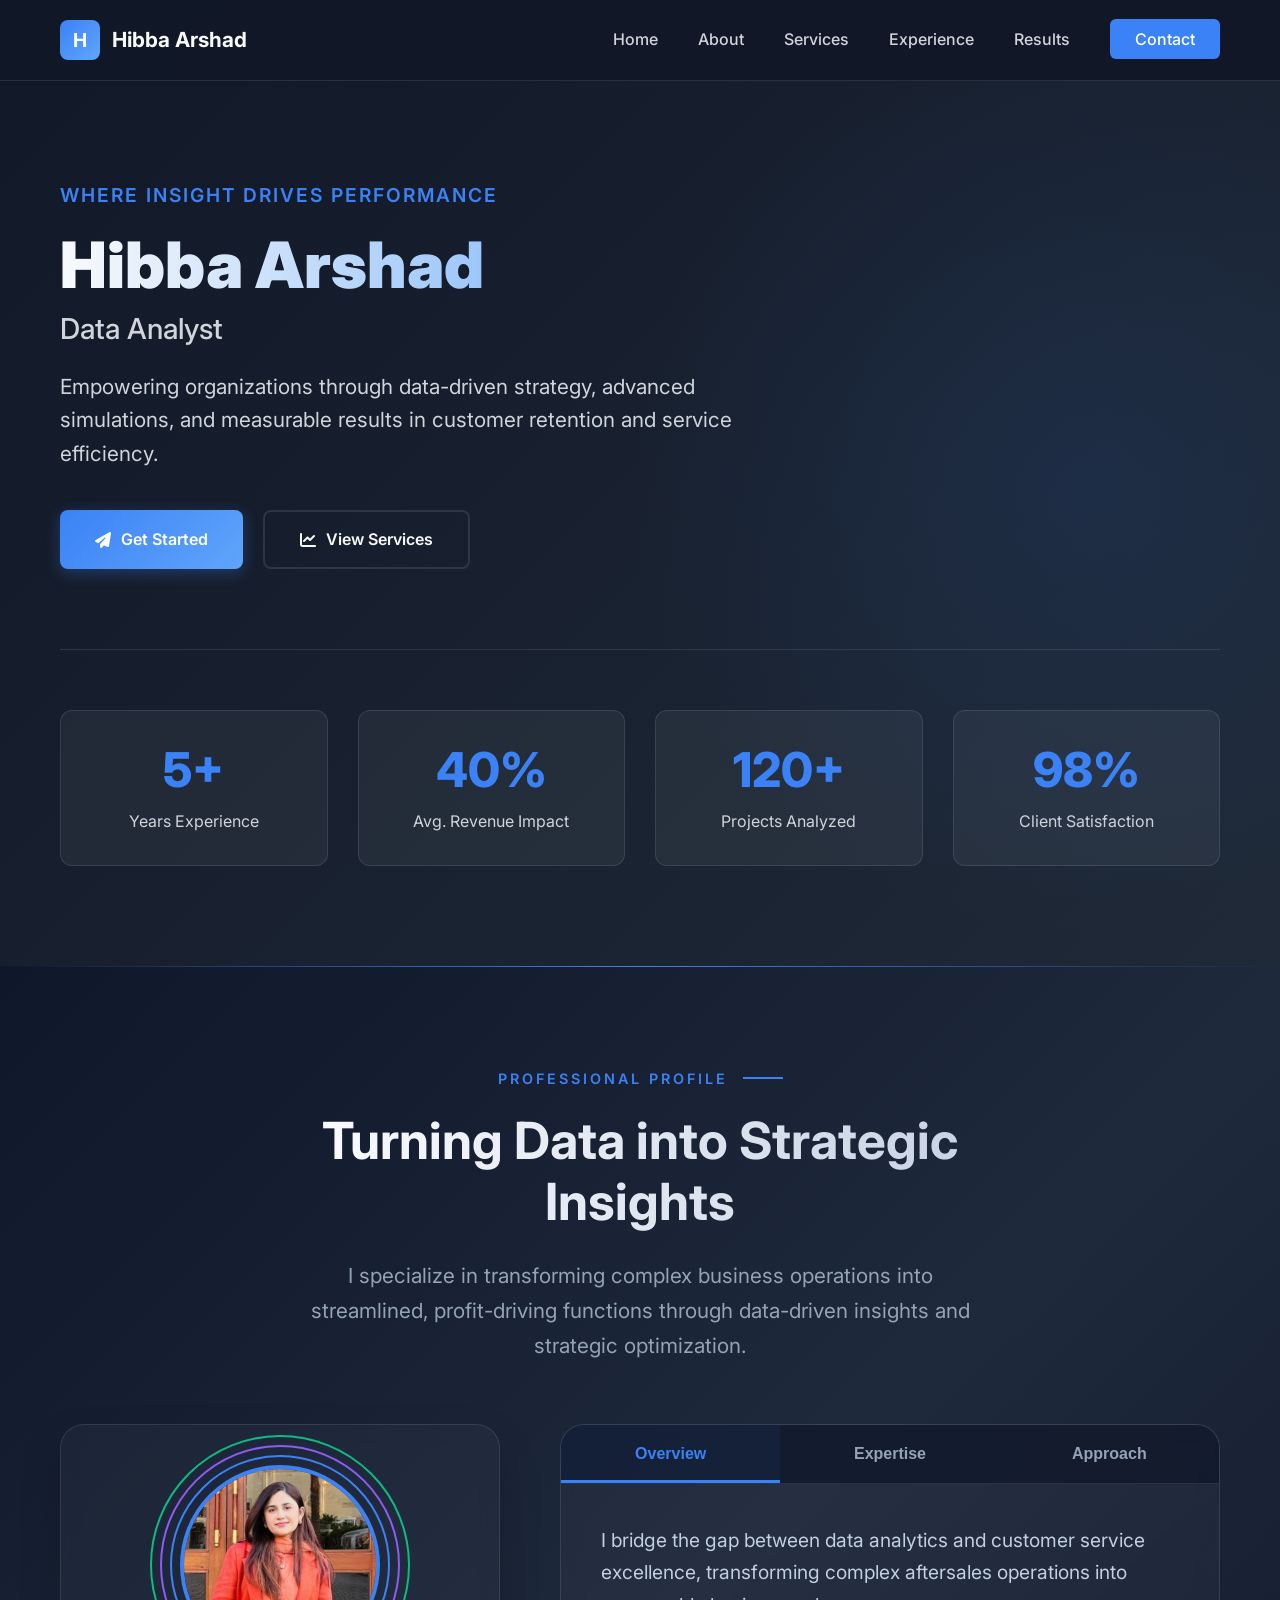
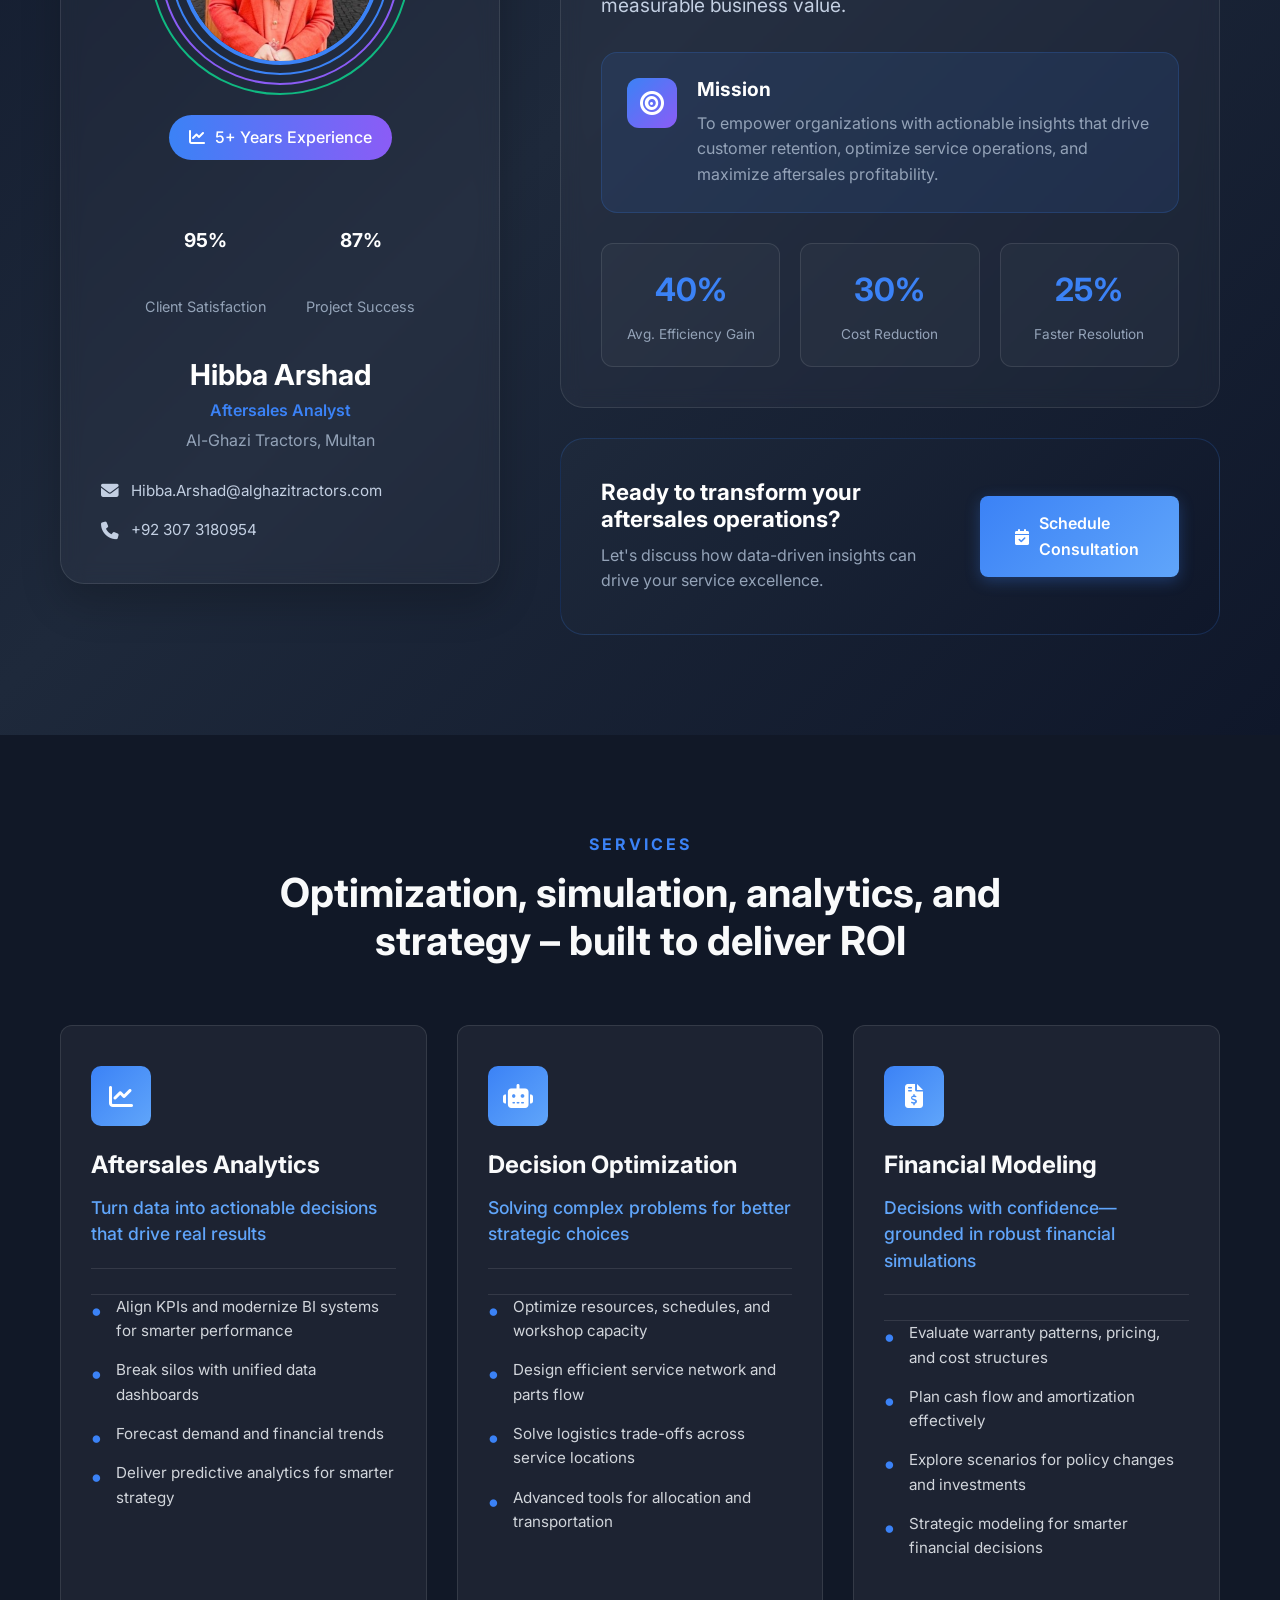
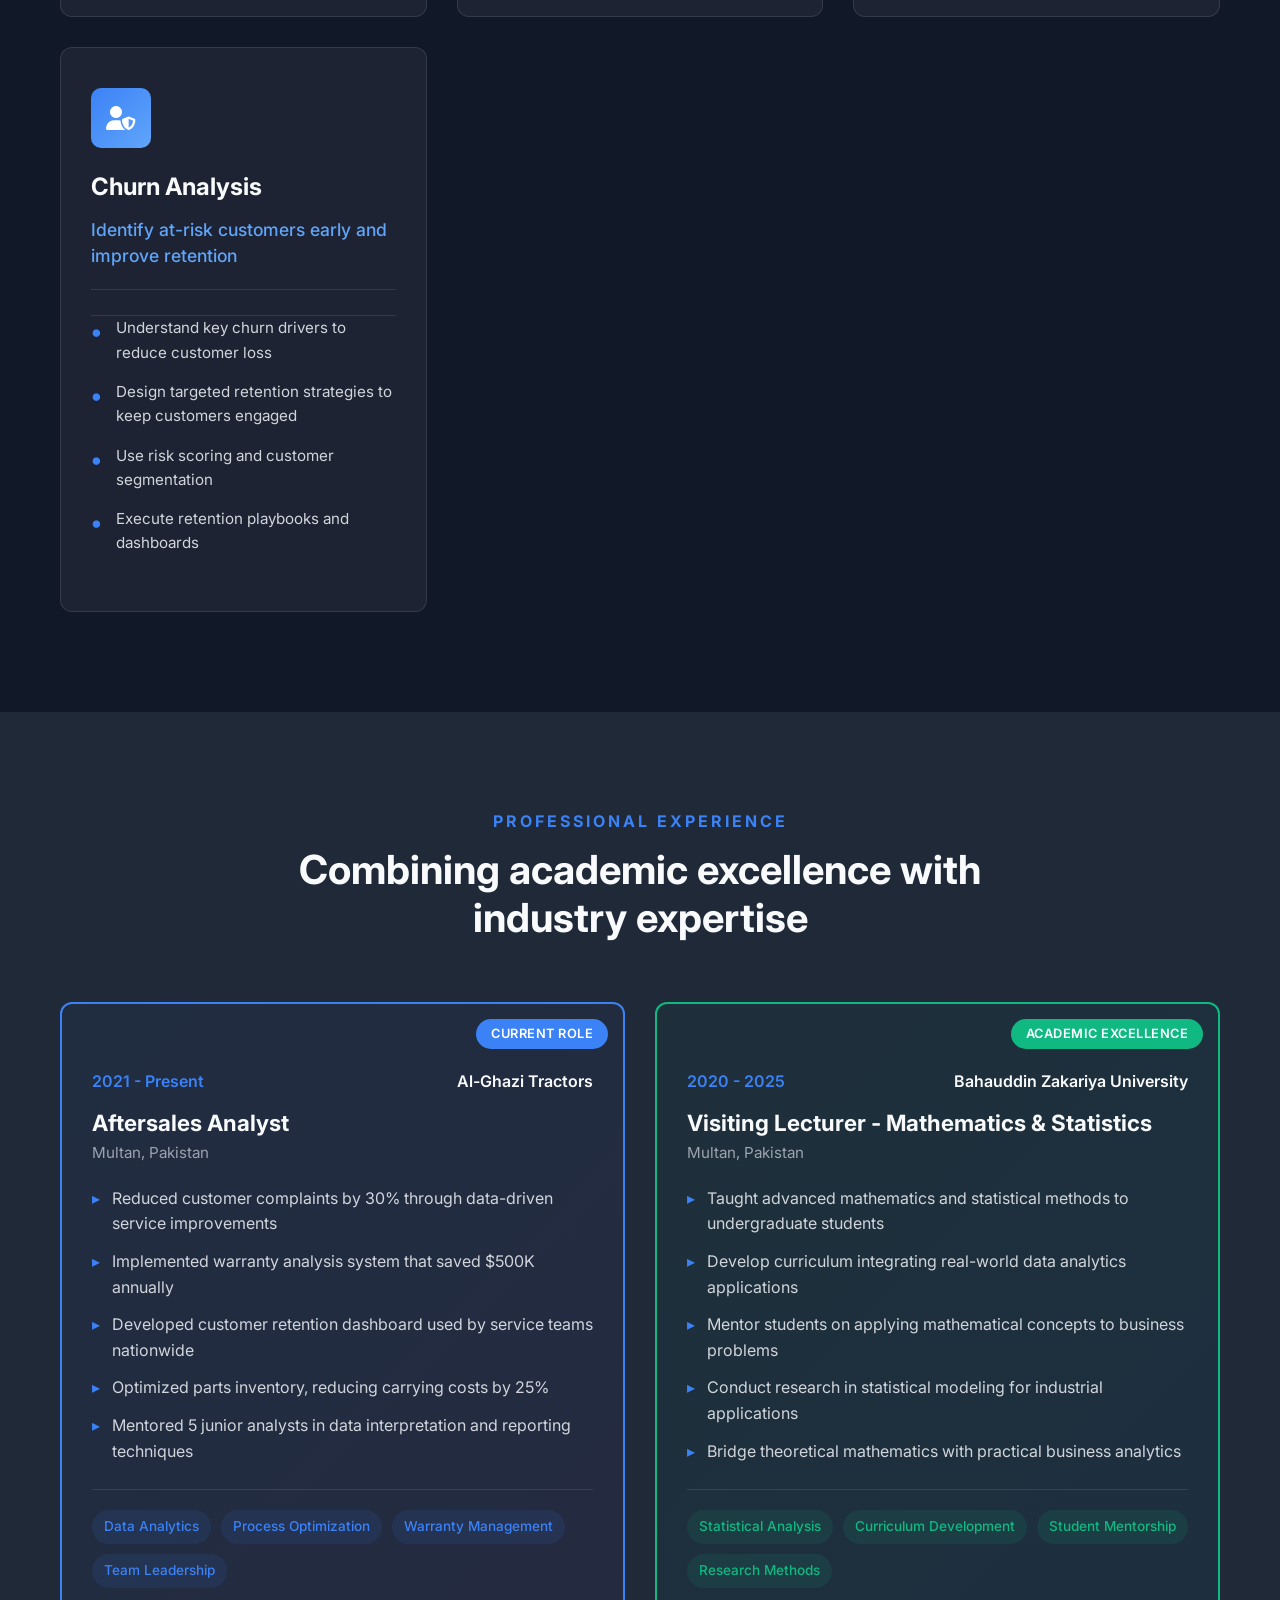
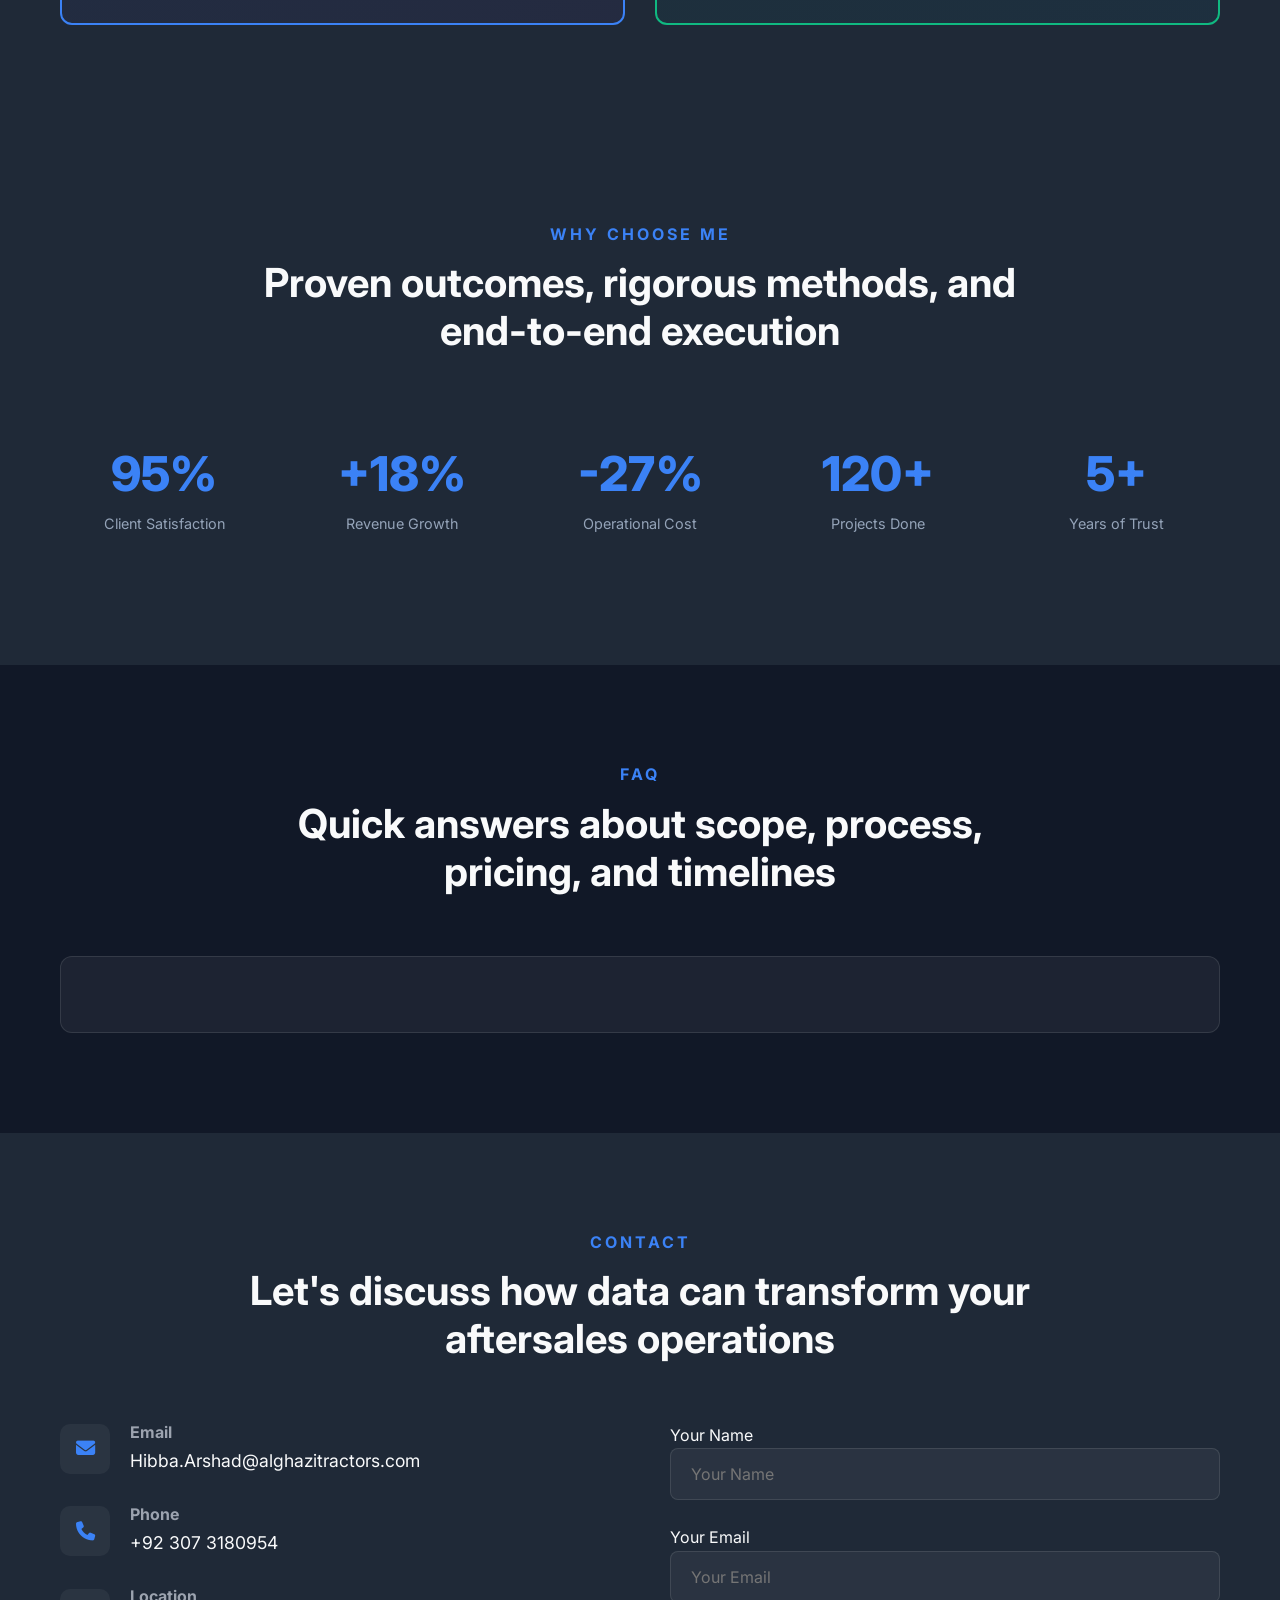
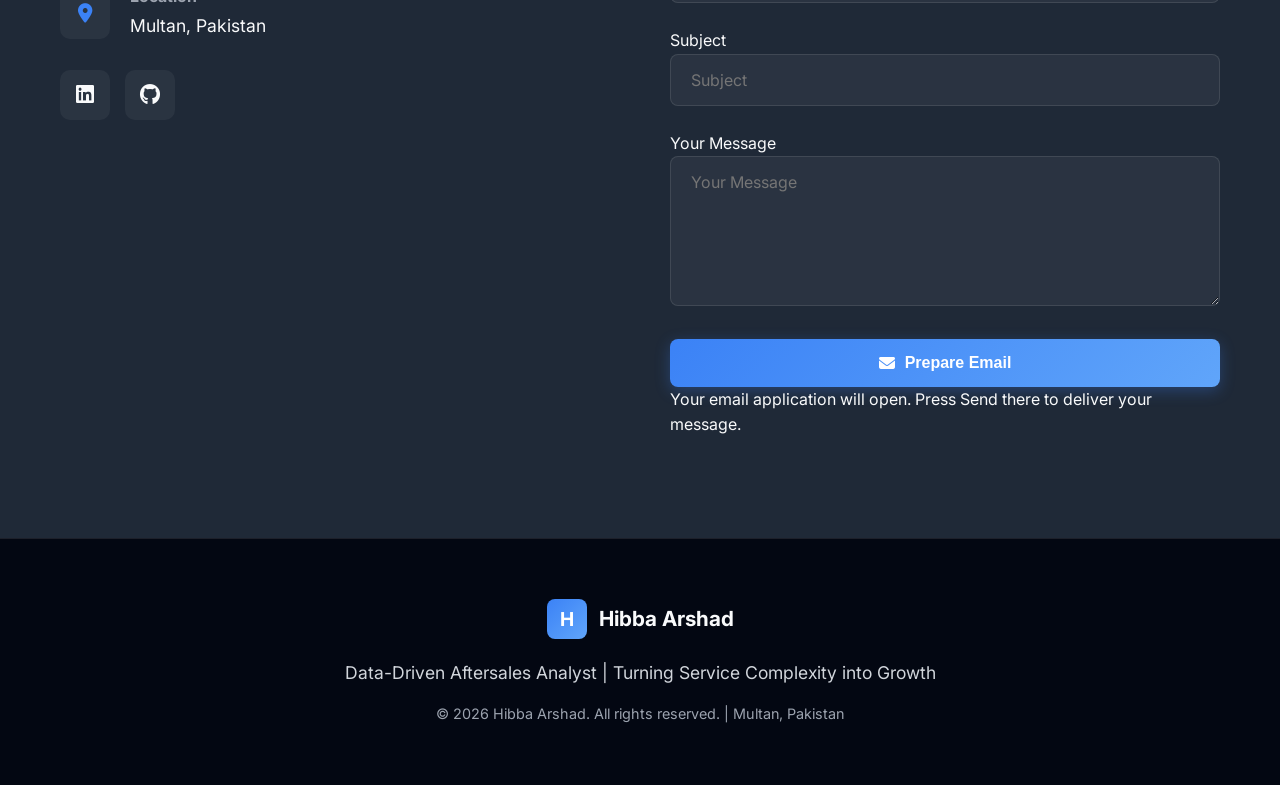
==== index.html @ 182060bb "Add files via upload" ====
<!DOCTYPE html>
<html lang="en">
<head>
    <meta charset="UTF-8">
    <meta name="viewport" content="width=device-width, initial-scale=1.0">
    <title>Hibba Arshad | Aftersales & Service Analytics</title>
    <meta name="description"
      content="Professional portfolio of Hibba Arshad, specializing in data analytics, aftersales performance, financial modeling, and business process optimization.">

<meta name="theme-color" content="#111827">
    <link rel="stylesheet" href="style.css">
    <link rel="stylesheet" href="https://cdnjs.cloudflare.com/ajax/libs/font-awesome/6.4.0/css/all.min.css">
    <link href="https://fonts.googleapis.com/css2?family=Inter:wght@300;400;500;600;700;800;900&display=swap" rel="stylesheet">
</head>
<body>
    <!-- Navigation -->
    <nav id="navbar">
        <div class="nav-container">
            <div class="logo">
                <span class="logo-icon">H</span>
                <span class="logo-text">Hibba Arshad</span>
            </div>
            <ul class="nav-menu" id="primary-menu">
                <li><a href="#home">Home</a></li>
                <li><a href="#about">About</a></li>
                <li><a href="#services">Services</a></li>
                <li><a href="#experience">Experience</a></li>
                <li><a href="#testimonials">Results</a></li>
                <li><a href="#contact" class="nav-contact-btn">Contact</a></li>
            </ul>
            <button class="hamburger" type="button"
        aria-label="Toggle navigation"
        aria-controls="primary-menu"
        aria-expanded="false">
    <span class="bar"></span>
    <span class="bar"></span>
    <span class="bar"></span>
</button>
        </div>
    </nav>

    <!-- Hero Section -->
    <section id="home" class="hero">
        <div class="container">
            <div class="hero-content">
                <p class="hero-tagline">Where Insight Drives Performance</p>
                <h1 class="hero-title">Hibba Arshad</h1>
                <h2 class="hero-subtitle">Data Analyst</h2>
                <p class="hero-description">Empowering organizations through data-driven strategy, advanced simulations, and measurable results in customer retention and service efficiency.</p>
                <div class="hero-buttons">
                    <a href="#contact" class="btn btn-primary">
                        <i class="fas fa-paper-plane"></i> Get Started
                    </a>
                    <a href="#services" class="btn btn-outline">
                        <i class="fas fa-chart-line"></i> View Services
                    </a>
                </div>
            </div>
            <div class="hero-stats">
                <div class="stat-card">
                    <h3 class="stat-number">5+</h3>
                    <p class="stat-text">Years Experience</p>
                </div>
                <div class="stat-card">
                    <h3 class="stat-number">40%</h3>
                    <p class="stat-text">Avg. Revenue Impact</p>
                </div>
                <div class="stat-card">
                    <h3 class="stat-number">120+</h3>
                    <p class="stat-text">Projects Analyzed</p>
                </div>
                <div class="stat-card">
                    <h3 class="stat-number">98%</h3>
                    <p class="stat-text">Client Satisfaction</p>
                </div>
            </div>
        </div>
    </section>

    <!-- About Section - Modern Design -->
<section id="about" class="section about-modern">
    <div class="container">
        <div class="about-header">
            <div class="section-tagline">
                <span class="tagline-text">Professional Profile</span>
                <div class="tagline-line"></div>
            </div>
            <h2 class="section-title-main">Turning Data into Strategic Insights</h2>
            <p class="section-intro">I specialize in transforming complex business operations into streamlined, profit-driving functions through data-driven insights and strategic optimization.</p>
        </div>

        <div class="about-content-modern">
            <!-- Left Column - Profile & Stats -->
            <div class="about-profile">
                <div class="profile-card">
                    <div class="profile-visual">
                        <div class="profile-image">
    <div class="image-container">
        <img src="Hibba1.jpg"
     alt="Hibba Arshad - Professional Profile"
     class="profile-photo-real"
     width="657"
     height="729"
     decoding="async">
        <div class="image-ring ring-1"></div>
        <div class="image-ring ring-2"></div>
        <div class="image-ring ring-3"></div>
    </div>
    <div class="profile-badge">
        <i class="fas fa-chart-line"></i>
        <span>5+ Years Experience</span>
    </div>
</div>
                        
                        <div class="profile-stats">
                            <div class="stat-circle">
                                <div class="circle-progress" data-value="95">
                                    <svg class="progress-ring" width="80" height="80">
                                        <circle class="progress-ring-circle" stroke-width="4" fill="transparent" r="35" cx="40" cy="40"/>
                                    </svg>
                                    <span class="progress-value">95%</span>
                                </div>
                                <p class="stat-label">Client Satisfaction</p>
                            </div>
                            
                            <div class="stat-circle">
                                <div class="circle-progress" data-value="87">
                                    <svg class="progress-ring" width="80" height="80">
                                        <circle class="progress-ring-circle" stroke-width="4" fill="transparent" r="35" cx="40" cy="40"/>
                                    </svg>
                                    <span class="progress-value">87%</span>
                                </div>
                                <p class="stat-label">Project Success</p>
                            </div>
                        </div>
                    </div>
                    
                    <div class="profile-info">
                        <h3 class="profile-name">Hibba Arshad</h3>
                        <p class="profile-title">Aftersales Analyst</p>
                        <p class="profile-company">Al-Ghazi Tractors, Multan</p>
                        
                        <div class="contact-mini">
                            <a href="mailto:Hibba.Arshad@alghazitractors.com" class="contact-link">
                                <i class="fas fa-envelope"></i>
                                <span>Hibba.Arshad@alghazitractors.com</span>
                            </a>
                            <a href="tel:+923073180954" class="contact-link">
                                <i class="fas fa-phone"></i>
                                <span>+92 307 3180954</span>
                            </a>
                        </div>
                    </div>
                </div>
            </div>

            <!-- Right Column - Details & Expertise -->
            <div class="about-details">
                <div class="about-tabs">
                    <div class="tabs-header">
                        <button class="tab-btn active" data-tab="overview">Overview</button>
                        <button class="tab-btn" data-tab="expertise">Expertise</button>
                        <button class="tab-btn" data-tab="approach">Approach</button>
                    </div>
                    
                    <div class="tabs-content">
                        <!-- Overview Tab -->
                        <div class="tab-pane active" id="overview">
                            <div class="tab-content">
                                <p class="lead-text">I bridge the gap between data analytics and customer service excellence, transforming complex aftersales operations into measurable business value.</p>
                                
                                <div class="highlight-box">
                                    <div class="highlight-icon">
                                        <i class="fas fa-bullseye"></i>
                                    </div>
                                    <div class="highlight-content">
                                        <h4>Mission</h4>
                                        <p>To empower organizations with actionable insights that drive customer retention, optimize service operations, and maximize aftersales profitability.</p>
                                    </div>
                                </div>
                                
                                <div class="stats-grid-mini">
                                    <div class="mini-stat">
                                        <span class="mini-value">40%</span>
                                        <span class="mini-label">Avg. Efficiency Gain</span>
                                    </div>
                                    <div class="mini-stat">
                                        <span class="mini-value">30%</span>
                                        <span class="mini-label">Cost Reduction</span>
                                    </div>
                                    <div class="mini-stat">
                                        <span class="mini-value">25%</span>
                                        <span class="mini-label">Faster Resolution</span>
                                    </div>
                                </div>
                            </div>
                        </div>
                        
                        <!-- Expertise Tab -->
                        <div class="tab-pane" id="expertise">
                            <div class="expertise-grid">
                                <div class="expertise-item">
                                    <div class="expertise-header">
                                        <div class="expertise-icon">
                                            <i class="fas fa-chart-bar"></i>
                                        </div>
                                        <h4>Data Analytics</h4>
                                    </div>
                                    <p>Advanced analysis of service metrics, warranty patterns, and customer behavior to identify trends and opportunities.</p>
                                    <div class="expertise-tags">
                                        <span class="tag">Power BI</span>
                                        <span class="tag">SQL</span>
                                        <span class="tag">Tableau</span>
                                    </div>
                                </div>
                                
                                <div class="expertise-item">
                                    <div class="expertise-header">
                                        <div class="expertise-icon">
                                            <i class="fas fa-cogs"></i>
                                        </div>
                                        <h4>Process Optimization</h4>
                                    </div>
                                    <p>Streamlining service workflows and resource allocation to maximize efficiency and reduce operational costs.</p>
                                    <div class="expertise-tags">
                                        <span class="tag">Lean Six Sigma</span>
                                        <span class="tag">Workflow Design</span>
                                        <span class="tag">Capacity Planning</span>
                                    </div>
                                </div>
                                
                                <div class="expertise-item">
                                    <div class="expertise-header">
                                        <div class="expertise-icon">
                                            <i class="fas fa-file-invoice-dollar"></i>
                                        </div>
                                        <h4>Financial Modeling</h4>
                                    </div>
                                    <p>Building predictive models for warranty costs, service profitability, and customer lifetime value analysis.</p>
                                    <div class="expertise-tags">
                                        <span class="tag">Excel Modeling</span>
                                        <span class="tag">Forecasting</span>
                                        <span class="tag">Scenario Analysis</span>
                                    </div>
                                </div>
                            </div>
                        </div>
                        
                        <!-- Approach Tab -->
                        <div class="tab-pane" id="approach">
                            <div class="approach-steps">
                                <div class="step">
                                    <div class="step-number">01</div>
                                    <div class="step-content">
                                        <h4>Discover & Analyze</h4>
                                        <p>Deep dive into your current operations, data systems, and pain points to understand the full picture.</p>
                                    </div>
                                </div>
                                
                                <div class="step">
                                    <div class="step-number">02</div>
                                    <div class="step-content">
                                        <h4>Strategy & Planning</h4>
                                        <p>Develop tailored solutions with clear KPIs and implementation roadmap aligned with business goals.</p>
                                    </div>
                                </div>
                                
                                <div class="step">
                                    <div class="step-number">03</div>
                                    <div class="step-content">
                                        <h4>Execute & Optimize</h4>
                                        <p>Implement solutions with continuous monitoring and adjustments based on performance data.</p>
                                    </div>
                                </div>
                                
                                <div class="step">
                                    <div class="step-number">04</div>
                                    <div class="step-content">
                                        <h4>Sustain & Scale</h4>
                                        <p>Establish ongoing monitoring systems and scale successful strategies across the organization.</p>
                                    </div>
                                </div>
                            </div>
                        </div>
                    </div>
                </div>
                
                <div class="cta-box">
                    <div class="cta-content">
                        <h4>Ready to transform your aftersales operations?</h4>
                        <p>Let's discuss how data-driven insights can drive your service excellence.</p>
                    </div>
                    <a href="#contact" class="btn btn-primary">
                        <i class="fas fa-calendar-check"></i>
                        Schedule Consultation
                    </a>
                </div>
            </div>
        </div>
    </div>
</section>
    <!-- Services Section (Complete ZJ Logix Style) -->
    <section id="services" class="section">
        <div class="container">
            <div class="section-header">
                <h2 class="section-title">SERVICES</h2>
                <h3 class="section-subtitle">Optimization, simulation, analytics, and strategy – built to deliver ROI</h3>
            </div>
            
            <div class="services-grid">
                <!-- Service 1 -->
                <div class="service-card">
                    <div class="service-icon">
                       <i class="fas fa-chart-line"></i>
                    </div>
                    <h3 class="service-title">Aftersales Analytics</h3>
                    <p class="service-tagline">Turn data into actionable decisions that drive real results</p>
                    <ul class="service-features">
                        <li>Align KPIs and modernize BI systems for smarter performance</li>
                        <li>Break silos with unified data dashboards</li>
                        <li>Forecast demand and financial trends</li>
                        <li>Deliver predictive analytics for smarter strategy</li>
                    </ul>
                </div>
                
                <!-- Service 2 -->
                <div class="service-card">
                    <div class="service-icon">
                        <i class="fas fa-robot"></i>
                    </div>
                    <h3 class="service-title">Decision Optimization</h3>
                    <p class="service-tagline">Solving complex problems for better strategic choices</p>
                    <ul class="service-features">
                        <li>Optimize resources, schedules, and workshop capacity</li>
                        <li>Design efficient service network and parts flow</li>
                        <li>Solve logistics trade-offs across service locations</li>
                        <li>Advanced tools for allocation and transportation</li>
                    </ul>
                </div>
                
                <!-- Service 3 -->
                <div class="service-card">
                    <div class="service-icon">
                       <i class="fas fa-file-invoice-dollar"></i>
                    </div>
                    <h3 class="service-title">Financial Modeling</h3>
                    <p class="service-tagline">Decisions with confidence—grounded in robust financial simulations</p>
                    <ul class="service-features">
                        <li>Evaluate warranty patterns, pricing, and cost structures</li>
                        <li>Plan cash flow and amortization effectively</li>
                        <li>Explore scenarios for policy changes and investments</li>
                        <li>Strategic modeling for smarter financial decisions</li>
                    </ul>
                </div>
                
                <!-- Service 4 -->
                <div class="service-card">
                    <div class="service-icon">
                        <i class="fas fa-user-shield"></i>
                    </div>
                    <h3 class="service-title">Churn Analysis</h3>
                    <p class="service-tagline">Identify at-risk customers early and improve retention</p>
                    <ul class="service-features">
                        <li>Understand key churn drivers to reduce customer loss</li>
                        <li>Design targeted retention strategies to keep customers engaged</li>
                        <li>Use risk scoring and customer segmentation</li>
                        <li>Execute retention playbooks and dashboards</li>
                    </ul>
                </div>
            </div>
        </div>
    </section>

    <section id="experience" class="section section-dark">
    <div class="container">
        <div class="section-header">
            <h2 class="section-title">PROFESSIONAL EXPERIENCE</h2>
            <h3 class="section-subtitle">Combining academic excellence with industry expertise</h3>
        </div>
        
        <div class="experience-grid">
            <!-- Current Role -->
            <div class="experience-card featured">
                <div class="exp-badge">Current Role</div>
                <div class="exp-header">
                    <span class="exp-date">2021 - Present</span>
                    <span class="exp-company">Al-Ghazi Tractors</span>
                </div>
                <h3 class="exp-title">Aftersales Analyst</h3>
                <p class="exp-location">Multan, Pakistan</p>
                <ul class="exp-achievements">
                    <li>Reduced customer complaints by 30% through data-driven service improvements</li>
                    <li>Implemented warranty analysis system that saved $500K annually</li>
                    <li>Developed customer retention dashboard used by service teams nationwide</li>
                    <li>Optimized parts inventory, reducing carrying costs by 25%</li>
                    <li>Mentored 5 junior analysts in data interpretation and reporting techniques</li>
                </ul>
                <div class="exp-skills">
                    <span class="skill-tag">Data Analytics</span>
                    <span class="skill-tag">Process Optimization</span>
                    <span class="skill-tag">Warranty Management</span>
                    <span class="skill-tag">Team Leadership</span>
                </div>
            </div>
            
            <!-- Academic Role -->
            <div class="experience-card academic">
                <div class="exp-badge">Academic Excellence</div>
                <div class="exp-header">
                    <span class="exp-date">2020 - 2025</span>
                    <span class="exp-company">Bahauddin Zakariya University</span>
                </div>
                <h3 class="exp-title">Visiting Lecturer - Mathematics & Statistics</h3>
                <p class="exp-location">Multan, Pakistan</p>
                <ul class="exp-achievements">
                    <li>Taught advanced mathematics and statistical methods to undergraduate students</li>
                    <li>Develop curriculum integrating real-world data analytics applications</li>
                    <li>Mentor students on applying mathematical concepts to business problems</li>
                    <li>Conduct research in statistical modeling for industrial applications</li>
                    <li>Bridge theoretical mathematics with practical business analytics</li>
                </ul>
                <div class="exp-skills">
                    <span class="skill-tag">Statistical Analysis</span>
                    <span class="skill-tag">Curriculum Development</span>
                    <span class="skill-tag">Student Mentorship</span>
                    <span class="skill-tag">Research Methods</span>
                </div>
            </div>
            
            

    </section>

    <!-- Why Choose Me Section -->
    <section id="why-choose" class="section section-dark">
        <div class="container">
            <div class="section-header">
                <h2 class="section-title">WHY CHOOSE ME</h2>
                <h3 class="section-subtitle">Proven outcomes, rigorous methods, and end-to-end execution</h3>
            </div>
            
            <div class="stats-grid">
                <div class="stat-item">
                    <h3 class="stat-big">95%</h3>
                    <p class="stat-label">Client Satisfaction</p>
                </div>
                <div class="stat-item">
                    <h3 class="stat-big">+18%</h3>
                    <p class="stat-label">Revenue Growth</p>
                </div>
                <div class="stat-item">
                    <h3 class="stat-big">-27%</h3>
                    <p class="stat-label">Operational Cost</p>
                </div>
                <div class="stat-item">
                    <h3 class="stat-big">120+</h3>
                    <p class="stat-label">Projects Done</p>
                </div>
                <div class="stat-item">
                    <h3 class="stat-big">5+</h3>
                    <p class="stat-label">Years of Trust</p>
                </div>
            </div>
        </div>
    </section>

    <!-- FAQ Section -->
    <section id="faq" class="section">
        <div class="container">
            <div class="section-header">
                <h2 class="section-title">FAQ</h2>
                <h3 class="section-subtitle">Quick answers about scope, process, pricing, and timelines</h3>
            </div>
            
            <div class="faq-grid">
                <div class="faq-item">
                   <button type="button" class="faq-question" aria-expanded="false">
            </div>
        </div>
    </section>

    <!-- Contact Section -->
    <section id="contact" class="section section-dark">
        <div class="container">
            <div class="section-header">
                <h2 class="section-title">CONTACT</h2>
                <h3 class="section-subtitle">Let's discuss how data can transform your aftersales operations</h3>
            </div>
            
            <div class="contact-grid">
                <div class="contact-info">
                    <div class="contact-item">
                        <i class="fas fa-envelope"></i>
                        <div>
                            <h4>Email</h4>
                            <p>Hibba.Arshad@alghazitractors.com</p>
                        </div>
                    </div>
                    
                    <div class="contact-item">
                        <i class="fas fa-phone"></i>
                        <div>
                            <h4>Phone</h4>
                            <p>+92 307 3180954</p>
                        </div>
                    </div>
                    
                    <div class="contact-item">
                        <i class="fas fa-map-marker-alt"></i>
                        <div>
                            <h4>Location</h4>
                            <p>Multan, Pakistan</p>
                        </div>
                    </div>
                    
                    <div class="contact-social">
                        <a href="https://www.linkedin.com/in/hibba-arshad2727" target="_blank" class="social-link">
                            <i class="fab fa-linkedin"></i>
                        </a>
                        <a href="https://github.com/HibbaArshad" target="_blank" class="social-link">
                            <i class="fab fa-github"></i>
                        </a>
                    </div>
                </div>
                
                <div class="contact-form">
                   
<form id="contactForm">
    <div class="form-group">
        <label for="contact-name">Your Name</label>
        <input type="text" id="contact-name"
               name="name" placeholder="Your Name" required>
    </div>

    <div class="form-group">
        <label for="contact-email">Your Email</label>
        <input type="email" id="contact-email"
               name="email" placeholder="Your Email" required>
    </div>

    <div class="form-group">
        <label for="contact-subject">Subject</label>
        <input type="text" id="contact-subject"
               name="subject" placeholder="Subject" required>
    </div>

    <div class="form-group">
        <label for="contact-message">Your Message</label>
        <textarea id="contact-message"
                  name="message"
                  placeholder="Your Message"
                  rows="5" required></textarea>
    </div>

    <button type="submit" class="btn btn-primary btn-block">
        <i class="fas fa-envelope"></i> Prepare Email
    </button>

    <p class="form-note">
        Your email application will open. Press Send there
        to deliver your message.
    </p>
</form>
             </div>
            </div>
        </div>
    </section>

    <!-- Footer -->
    <footer class="footer">
        <div class="container">
            <div class="footer-content">
                <div class="footer-logo">
                    <span class="logo-icon">H</span>
                    <span class="logo-text">Hibba Arshad</span>
                </div>
                <p class="footer-tagline">Data-Driven Aftersales Analyst | Turning Service Complexity into Growth</p>
                <p class="footer-copyright">© 2026 Hibba Arshad. All rights reserved. | Multan, Pakistan</p>
            </div>
        </div>
    </footer>

    <script src="script.js"></script>
</body>
</html>
---- style.css ----
/* =========================================
   ZJ Logix Style Portfolio
   Modern, Corporate, Clean Design
   ========================================= */

/* CSS Reset & Base Styles */
:root {
    /* Color Palette inspired by ZJ Logix */
    --primary: #111827;
    --secondary: #1f2937;
    --accent: #3b82f6;
    --accent-light: #60a5fa;
    --text-primary: #f9fafb;
    --text-secondary: #d1d5db;
    --text-muted: #9ca3af;
    --card-bg: rgba(255, 255, 255, 0.05);
    --border-color: rgba(255, 255, 255, 0.1);
    --success: #10b981;
    --light-bg: #f9fafb;
    --dark-bg: #030712;
    
    /* Typography */
    --font-main: 'Inter', -apple-system, BlinkMacSystemFont, 'Segoe UI', Roboto, Oxygen, Ubuntu, sans-serif;
    
    /* Spacing */
    --section-spacing: 100px;
    --card-spacing: 30px;
    --border-radius: 12px;
}

* {
    margin: 0;
    padding: 0;
    box-sizing: border-box;
}

html {
    scroll-behavior: smooth;
}

body {
    font-family: var(--font-main);
    line-height: 1.6;
    color: var(--text-primary);
    background-color: var(--primary);
    overflow-x: hidden;
}

.container {
    width: 100%;
    max-width: 1200px;
    margin: 0 auto;
    padding: 0 20px;
}

.section {
    padding: var(--section-spacing) 0;
}

.section-dark {
    background-color: var(--secondary);
}

.section-contact {
    background: linear-gradient(135deg, var(--secondary) 0%, var(--primary) 100%);
}

/* Typography */
h1, h2, h3, h4, h5, h6 {
    font-weight: 700;
    line-height: 1.2;
    margin-bottom: 1rem;
}

.hero-title {
    font-size: 4rem;
    font-weight: 900;
    background: linear-gradient(90deg, var(--text-primary), var(--accent-light));
    -webkit-background-clip: text;
    -webkit-text-fill-color: transparent;
    margin-bottom: 0.5rem;
}

.hero-subtitle {
    font-size: 1.8rem;
    color: var(--text-secondary);
    font-weight: 500;
    margin-bottom: 1.5rem;
}

.hero-tagline {
    font-size: 1.2rem;
    color: var(--accent);
    text-transform: uppercase;
    letter-spacing: 2px;
    font-weight: 600;
    margin-bottom: 1rem;
}

.hero-description {
    font-size: 1.3rem;
    color: var(--text-secondary);
    max-width: 700px;
    margin-bottom: 2.5rem;
}

.text-highlight {
    color: var(--accent);
    font-weight: 600;
}

.section-header {
    text-align: center;
    margin-bottom: 60px;
}

.section-title {
    font-size: 1rem;
    text-transform: uppercase;
    letter-spacing: 3px;
    color: var(--accent);
    margin-bottom: 15px;
}

.section-subtitle {
    font-size: 2.5rem;
    color: var(--text-primary);
    max-width: 800px;
    margin: 0 auto;
}

/* Navigation */
#navbar {
    position: fixed;
    top: 0;
    width: 100%;
    background-color: rgba(17, 24, 39, 0.95);
    backdrop-filter: blur(10px);
    z-index: 1000;
    padding: 20px 0;
    border-bottom: 1px solid var(--border-color);
}

.nav-container {
    display: flex;
    justify-content: space-between;
    align-items: center;
    max-width: 1200px;
    margin: 0 auto;
    padding: 0 20px;
}

.logo {
    display: flex;
    align-items: center;
    gap: 12px;
}

.logo-icon {
    width: 40px;
    height: 40px;
    background: linear-gradient(135deg, var(--accent), var(--accent-light));
    border-radius: 8px;
    display: flex;
    align-items: center;
    justify-content: center;
    color: white;
    font-weight: 700;
    font-size: 1.2rem;
}

.logo-text {
    font-size: 1.3rem;
    font-weight: 700;
    color: var(--text-primary);
}

.nav-menu {
    display: flex;
    list-style: none;
    gap: 40px;
    align-items: center;
}

.nav-menu a {
    color: var(--text-secondary);
    text-decoration: none;
    font-weight: 500;
    transition: color 0.3s ease;
    font-size: 1rem;
}

.nav-menu a:hover {
    color: var(--text-primary);
}

.nav-contact-btn {
    background-color: var(--accent);
    color: white !important;
    padding: 10px 25px;
    border-radius: 6px;
    transition: all 0.3s ease;
}

.nav-contact-btn:hover {
    background-color: var(--accent-light);
    transform: translateY(-2px);
}

.hamburger {
    display: none;
    flex-direction: column;
    cursor: pointer;
}

.bar {
    width: 25px;
    height: 3px;
    background-color: var(--text-primary);
    margin: 3px 0;
    transition: 0.3s;
}

/* Hero Section */
.hero {
    padding: 180px 0 100px;
    background: linear-gradient(135deg, var(--primary) 0%, var(--secondary) 100%);
    position: relative;
    overflow: hidden;
}

.hero::before {
    content: '';
    position: absolute;
    top: 0;
    right: 0;
    width: 50%;
    height: 100%;
    background: radial-gradient(circle at 70% 50%, rgba(59, 130, 246, 0.1) 0%, transparent 70%);
    z-index: 0;
}

.hero-container {
    position: relative;
    z-index: 1;
    max-width: 1200px;
    margin: 0 auto;
    padding: 0 20px;
}

.hero-content {
    max-width: 700px;
    margin-bottom: 80px;
}

.hero-buttons {
    display: flex;
    gap: 20px;
    flex-wrap: wrap;
}

.hero-stats {
    display: grid;
    grid-template-columns: repeat(auto-fit, minmax(200px, 1fr));
    gap: 30px;
    margin-top: 60px;
    padding-top: 60px;
    border-top: 1px solid var(--border-color);
}

.stat-card {
    text-align: center;
    padding: 30px 20px;
    background-color: var(--card-bg);
    border-radius: var(--border-radius);
    border: 1px solid var(--border-color);
    transition: transform 0.3s ease, border-color 0.3s ease;
}

.stat-card:hover {
    transform: translateY(-5px);
    border-color: var(--accent);
}

.stat-number {
    font-size: 3rem;
    font-weight: 800;
    color: var(--accent);
    margin-bottom: 10px;
}

.stat-text {
    color: var(--text-secondary);
    font-size: 1rem;
}

/* Buttons */
.btn {
    display: inline-flex;
    align-items: center;
    justify-content: center;
    gap: 10px;
    padding: 15px 35px;
    border-radius: 8px;
    font-weight: 600;
    font-size: 1rem;
    text-decoration: none;
    transition: all 0.3s ease;
    border: none;
    cursor: pointer;
}

.btn-primary {
    background: linear-gradient(135deg, var(--accent), var(--accent-light));
    color: white;
    box-shadow: 0 4px 15px rgba(59, 130, 246, 0.3);
}

.btn-primary:hover {
    transform: translateY(-3px);
    box-shadow: 0 8px 25px rgba(59, 130, 246, 0.4);
}

.btn-outline {
    background: transparent;
    color: var(--text-primary);
    border: 2px solid var(--border-color);
}

.btn-outline:hover {
    border-color: var(--accent);
    color: var(--accent);
    transform: translateY(-3px);
}

.btn-block {
    width: 100%;
}

/* About Section */
.about-content {
    display: grid;
    grid-template-columns: 1fr 1fr;
    gap: 60px;
    align-items: center;
}

.about-text p {
    font-size: 1.2rem;
    color: var(--text-secondary);
    margin-bottom: 40px;
    line-height: 1.8;
}

.about-highlights {
    display: flex;
    flex-direction: column;
    gap: 30px;
}

.highlight {
    display: flex;
    gap: 20px;
    align-items: flex-start;
}

.highlight i {
    font-size: 1.8rem;
    color: var(--accent);
    margin-top: 5px;
}

.highlight h4 {
    font-size: 1.2rem;
    color: var(--text-primary);
    margin-bottom: 5px;
}

.highlight p {
    font-size: 1rem;
    color: var(--text-muted);
    margin-bottom: 0;
}

.about-image {
    display: flex;
    justify-content: center;
}

.image-placeholder {
    width: 300px;
    height: 300px;
    border-radius: 20px;
    background: linear-gradient(135deg, var(--card-bg), transparent);
    border: 2px solid var(--border-color);
    display: flex;
    align-items: center;
    justify-content: center;
    font-size: 6rem;
    color: var(--accent);
}

/* Service Features List */
.service-features {
    list-style: none;
    margin-top: 20px;
    padding-top: 20px;
    border-top: 1px solid var(--border-color);
}

.service-features li {
    color: var(--text-secondary);
    margin-bottom: 12px;
    padding-left: 24px;
    position: relative;
    line-height: 1.6;
    font-size: 0.95rem;
}

.service-features li:before {
    content: "✓";
    color: var(--accent);
    font-weight: bold;
    position: absolute;
    left: 0;
}
/* Timeline */
.timeline {
    max-width: 800px;
    margin: 0 auto;
}

.timeline-item {
    display: grid;
    grid-template-columns: 150px 1fr;
    gap: 40px;
    margin-bottom: 60px;
    padding-bottom: 60px;
    border-bottom: 1px solid var(--border-color);
}

.timeline-item:last-child {
    border-bottom: none;
    margin-bottom: 0;
    padding-bottom: 0;
}

.timeline-date {
    font-weight: 600;
    color: var(--accent);
    font-size: 1.1rem;
}

.timeline-title {
    font-size: 1.5rem;
    color: var(--text-primary);
    margin-bottom: 5px;
}

.timeline-company {
    color: var(--accent-light);
    font-weight: 500;
    margin-bottom: 20px;
}

.timeline-list {
    list-style: none;
}

.timeline-list li {
    color: var(--text-secondary);
    margin-bottom: 10px;
    padding-left: 20px;
    position: relative;
}

.timeline-list li::before {
    content: "▸";
    color: var(--accent);
    position: absolute;
    left: 0;
}

/* Testimonials */
.testimonials-grid {
    display: grid;
    grid-template-columns: repeat(auto-fit, minmax(300px, 1fr));
    gap: 30px;
}

.testimonial-card {
    background-color: var(--card-bg);
    border-radius: var(--border-radius);
    border: 1px solid var(--border-color);
    padding: 40px;
    transition: all 0.3s ease;
}

.testimonial-card:hover {
    border-color: var(--accent);
    transform: translateY(-5px);
}

.testimonial-rating {
    color: #fbbf24;
    margin-bottom: 25px;
    font-size: 1.2rem;
}

.testimonial-text {
    font-size: 1.1rem;
    color: var(--text-secondary);
    font-style: italic;
    line-height: 1.7;
    margin-bottom: 25px;
}

.testimonial-author h4 {
    color: var(--text-primary);
    font-size: 1.1rem;
    margin-bottom: 5px;
}

.testimonial-author p {
    color: var(--text-muted);
    font-size: 0.9rem;
}

/* Contact Section */
.contact-container {
    display: grid;
    grid-template-columns: 1fr 1fr;
    gap: 80px;
    align-items: start;
}

.contact-details {
    margin: 40px 0;
}

.contact-item {
    display: flex;
    gap: 20px;
    align-items: center;
    margin-bottom: 30px;
}

.contact-item i {
    width: 50px;
    height: 50px;
    background-color: var(--card-bg);
    border-radius: 10px;
    display: flex;
    align-items: center;
    justify-content: center;
    font-size: 1.2rem;
    color: var(--accent);
}

.contact-item h4 {
    font-size: 1rem;
    color: var(--text-muted);
    margin-bottom: 5px;
}

.contact-item p {
    font-size: 1.1rem;
    color: var(--text-primary);
}

.social-links {
    display: flex;
    gap: 15px;
}

.social-link {
    width: 50px;
    height: 50px;
    background-color: var(--card-bg);
    border-radius: 10px;
    display: flex;
    align-items: center;
    justify-content: center;
    color: var(--text-primary);
    font-size: 1.3rem;
    transition: all 0.3s ease;
    text-decoration: none;
}

.social-link:hover {
    background-color: var(--accent);
    color: white;
    transform: translateY(-3px);
}

.contact-form h3 {
    font-size: 1.5rem;
    color: var(--text-primary);
    margin-bottom: 30px;
}

.form-group {
    margin-bottom: 25px;
}

.form-group input,
.form-group textarea {
    width: 100%;
    padding: 15px 20px;
    background-color: var(--card-bg);
    border: 1px solid var(--border-color);
    border-radius: 8px;
    color: var(--text-primary);
    font-family: var(--font-main);
    font-size: 1rem;
    transition: border-color 0.3s ease;
}

.form-group input:focus,
.form-group textarea:focus {
    outline: none;
    border-color: var(--accent);
}

.form-group textarea {
    resize: vertical;
    min-height: 150px;
}

/* Footer */
.footer {
    padding: 60px 0;
    background-color: var(--dark-bg);
    border-top: 1px solid var(--border-color);
}

.footer-content {
    text-align: center;
}

.footer-logo {
    display: flex;
    justify-content: center;
    align-items: center;
    gap: 12px;
    margin-bottom: 20px;
}

.footer-tagline {
    color: var(--text-secondary);
    font-size: 1.1rem;
    margin-bottom: 15px;
}

.footer-copyright {
    color: var(--text-muted);
    font-size: 0.9rem;
}

/* Responsive Design */
@media (max-width: 1024px) {
    .hero-title {
        font-size: 3rem;
    }
    
    .section-subtitle {
        font-size: 2rem;
    }
    
    .about-content {
        grid-template-columns: 1fr;
        gap: 40px;
    }
}

@media (max-width: 768px) {
    .nav-menu {
        position: fixed;
        top: 80px;
        right: -100%;
        flex-direction: column;
        background-color: var(--primary);
        width: 100%;
        text-align: center;
        transition: 0.3s;
        padding: 20px 0;
        gap: 0;
        box-shadow: 0 10px 15px rgba(0, 0, 0, 0.1);
    }
    
    .nav-menu.active {
        right: 0;
    }
    
    .nav-menu li {
        margin: 15px 0;
    }
    
    .hamburger {
        display: flex;
    }
    
    .hero {
        padding: 150px 0 80px;
    }
    
    .hero-title {
        font-size: 2.5rem;
    }
    
    .hero-subtitle {
        font-size: 1.5rem;
    }
    
    .hero-buttons {
        flex-direction: column;
    }
    
    .hero-stats {
        grid-template-columns: 1fr 1fr;
    }
    
    .timeline-item {
        grid-template-columns: 1fr;
        gap: 20px;
    }
    
    .contact-container {
        grid-template-columns: 1fr;
        gap: 50px;
    }
    
    .section {
        padding: 70px 0;
    }
}

@media (max-width: 480px) {
    .hero-title {
        font-size: 2rem;
    }
    
    .hero-subtitle {
        font-size: 1.2rem;
    }
    
    .hero-stats {
        grid-template-columns: 1fr;
    }
    
    .stat-number {
        font-size: 2.5rem;
    }
    
    .services-grid {
        grid-template-columns: 1fr;
    }
    
    .testimonials-grid {
        grid-template-columns: 1fr;
    }
}
/* Services Section - ZJ Logix Style */
.services-grid {
    display: grid;
    grid-template-columns: repeat(auto-fit, minmax(280px, 1fr));
    gap: 30px;
    margin-top: 50px;
}

.service-card {
    background: var(--card-bg);
    border: 1px solid var(--border-color);
    border-radius: 12px;
    padding: 40px 30px;
    transition: all 0.3s ease;
    height: 100%;
}

.service-card:hover {
    transform: translateY(-10px);
    border-color: var(--accent);
    box-shadow: 0 20px 40px rgba(0, 0, 0, 0.15);
}

.service-icon {
    width: 60px;
    height: 60px;
    background: linear-gradient(135deg, var(--accent), var(--accent-light));
    border-radius: 10px;
    display: flex;
    align-items: center;
    justify-content: center;
    color: white;
    font-size: 1.5rem;
    margin-bottom: 25px;
}

.service-title {
    font-size: 1.5rem;
    color: var(--text-primary);
    margin-bottom: 15px;
}

.service-tagline {
    color: var(--accent-light);
    font-size: 1.1rem;
    margin-bottom: 25px;
    font-weight: 500;
    line-height: 1.5;
    padding-bottom: 20px;
    border-bottom: 1px solid var(--border-color);
}

.service-features {
    list-style: none;
    padding: 0;
    margin: 0;
}

.service-features li {
    color: var(--text-secondary);
    margin-bottom: 15px;
    padding-left: 25px;
    position: relative;
    line-height: 1.6;
}

.service-features li:before {
    content: "•";
    color: var(--accent);
    font-size: 1.5rem;
    position: absolute;
    left: 0;
    top: -3px;
}

/* Experience Section */
.experience-grid {
    display: grid;
    grid-template-columns: repeat(auto-fit, minmax(300px, 1fr));
    gap: 30px;
}

.experience-card {
    position: relative;
    background: var(--card-bg);
    border: 1px solid var(--border-color);
    border-radius: 12px;
    padding: 65px 30px 35px;
}

.exp-header {
    display: flex;
    justify-content: space-between;
    margin-bottom: 15px;
}

.exp-date {
    color: var(--accent);
    font-weight: 600;
}

.exp-company {
    color: var(--text-primary);
    font-weight: 600;
}

.exp-title {
    font-size: 1.4rem;
    color: var(--text-primary);
    margin-bottom: 5px;
}

.exp-location {
    color: var(--text-muted);
    margin-bottom: 20px;
    font-size: 0.95rem;
}

.exp-achievements {
    list-style: none;
    padding: 0;
    margin: 0;
}

.exp-achievements li {
    color: var(--text-secondary);
    margin-bottom: 12px;
    padding-left: 20px;
    position: relative;
}

.exp-achievements li:before {
    content: "▸";
    color: var(--accent);
    position: absolute;
    left: 0;
}

/* Testimonials */
.testimonials-grid {
    display: grid;
    grid-template-columns: repeat(auto-fit, minmax(300px, 1fr));
    gap: 30px;
}

.testimonial-card {
    background: var(--card-bg);
    border: 1px solid var(--border-color);
    border-radius: 12px;
    padding: 40px 35px;
}

.testimonial-rating {
    color: #fbbf24;
    margin-bottom: 25px;
    font-size: 1.2rem;
}

.testimonial-text {
    color: var(--text-secondary);
    font-style: italic;
    line-height: 1.7;
    margin-bottom: 25px;
    font-size: 1.1rem;
}

.testimonial-author h4 {
    color: var(--text-primary);
    margin-bottom: 5px;
}

.testimonial-author p {
    color: var(--text-muted);
    font-size: 0.9rem;
}

/* Stats Grid */
.stats-grid {
    display: grid;
    grid-template-columns: repeat(auto-fit, minmax(150px, 1fr));
    gap: 30px;
    text-align: center;
}

.stat-item {
    padding: 30px 20px;
}

.stat-big {
    font-size: 3rem;
    color: var(--accent);
    font-weight: 800;
    margin-bottom: 10px;
}

.stat-label {
    color: var(--text-secondary);
    font-size: 0.95rem;
}

/* FAQ */
.faq-grid {
    display: grid;
    grid-template-columns: repeat(auto-fit, minmax(300px, 1fr));
    gap: 30px;
}

.faq-item {
    background: var(--card-bg);
    border: 1px solid var(--border-color);
    border-radius: 12px;
    padding: 30px;
}


.faq-question {
    display: block;
    width: 100%;
    background: transparent;
    border: none;
    text-align: left;
    font-family: inherit;
    font-size: 1.2rem;
    font-weight: 700;
    color: var(--text-primary);
    cursor: pointer;
    margin-bottom: 15px;
}

.faq-question:hover {
    color: var(--accent-light);
}

.faq-answer {
    display: none;
    color: var(--text-secondary);
    line-height: 1.7;
}

.faq-item.active .faq-answer {
    display: block;
}

/* Contact Grid */
.contact-grid {
    display: grid;
    grid-template-columns: 1fr 1fr;
    gap: 60px;
}

.contact-item {
    display: flex;
    gap: 20px;
    margin-bottom: 30px;
    align-items: center;
}

.contact-item i {
    width: 50px;
    height: 50px;
    background: var(--card-bg);
    border-radius: 10px;
    display: flex;
    align-items: center;
    justify-content: center;
    color: var(--accent);
    font-size: 1.2rem;
}

.contact-social {
    display: flex;
    gap: 15px;
    margin-top: 30px;
}

.social-link {
    width: 50px;
    height: 50px;
    background: var(--card-bg);
    border-radius: 10px;
    display: flex;
    align-items: center;
    justify-content: center;
    color: var(--text-primary);
    font-size: 1.3rem;
    transition: all 0.3s ease;
    text-decoration: none;
}

.social-link:hover {
    background: var(--accent);
    color: white;
    transform: translateY(-3px);
}

/* Responsive */
@media (max-width: 768px) {
    .contact-grid {
        grid-template-columns: 1fr;
        gap: 40px;
    }
    
    .services-grid,
    .testimonials-grid,
    .faq-grid {
        grid-template-columns: 1fr;
    }
    
    .stats-grid {
        grid-template-columns: repeat(2, 1fr);
    }
}/* =========================================
   Modern About Section Styles
   Fresh, Interactive, Professional Design
   ========================================= */

/* About Modern Container */
.about-modern {
    background: linear-gradient(135deg, #0f172a 0%, #1e293b 50%, #0f172a 100%);
    position: relative;
    overflow: hidden;
}

.about-modern::before {
    content: '';
    position: absolute;
    top: 0;
    left: 0;
    right: 0;
    height: 1px;
    background: linear-gradient(90deg, transparent, #3b82f6, transparent);
}

/* Header Styling */
.about-header {
    text-align: center;
    max-width: 800px;
    margin: 0 auto 60px;
}

.section-tagline {
    display: inline-flex;
    align-items: center;
    gap: 15px;
    margin-bottom: 20px;
}

.tagline-text {
    font-size: 0.9rem;
    text-transform: uppercase;
    letter-spacing: 3px;
    color: #3b82f6;
    font-weight: 600;
}

.tagline-line {
    width: 40px;
    height: 2px;
    background: #3b82f6;
}

.section-title-main {
    font-size: 3.2rem;
    background: linear-gradient(90deg, #ffffff, #c3cfe2);
    -webkit-background-clip: text;
    -webkit-text-fill-color: transparent;
    margin-bottom: 25px;
    line-height: 1.2;
}

.section-intro {
    font-size: 1.3rem;
    color: #94a3b8;
    line-height: 1.7;
    max-width: 700px;
    margin: 0 auto;
}

/* Content Layout */
.about-content-modern {
    display: grid;
    grid-template-columns: 1fr 1.5fr;
    gap: 60px;
    align-items: start;
}

/* Profile Card */
.profile-card {
    background: rgba(255, 255, 255, 0.03);
    backdrop-filter: blur(10px);
    border: 1px solid rgba(255, 255, 255, 0.1);
    border-radius: 24px;
    padding: 40px;
    box-shadow: 0 20px 40px rgba(0, 0, 0, 0.2);
    transition: transform 0.3s ease;
}

.profile-card:hover {
    transform: translateY(-5px);
}

.profile-visual {
    text-align: center;
    margin-bottom: 40px;
}

.image-container {
    position: relative;
    width: 200px;
    height: 200px;
    margin: 0 auto 30px;
}

.profile-icon {
    /* This will be replaced by the actual photo */
    display: none;
}
/* Profile photo loading optimization */
.profile-photo-real {
    display: block;
    width: 100%;
    height: 100%;
    object-fit: cover;
    object-position: center 35%;
    border-radius: 50%;
    border: 4px solid #3b82f6;
    transition: transform 0.4s ease,
                box-shadow 0.4s ease;
}

.profile-photo-real:hover {
    transform: scale(1.03);
    box-shadow: 0 0 25px rgba(59, 130, 246, 0.4);
}

.image-ring {
    position: absolute;
    border-radius: 50%;
    border: 2px solid;
    animation: pulse-ring 3s infinite;
}

.ring-1 {
    top: -10px;
    left: -10px;
    right: -10px;
    bottom: -10px;
    border-color: #3b82f6;
    animation-delay: 0s;
}

.ring-2 {
    top: -20px;
    left: -20px;
    right: -20px;
    bottom: -20px;
    border-color: #8b5cf6;
    animation-delay: 0.5s;
}

.ring-3 {
    top: -30px;
    left: -30px;
    right: -30px;
    bottom: -30px;
    border-color: #10b981;
    animation-delay: 1s;
}

@keyframes pulse-ring {
    0% {
        transform: scale(0.95);
        opacity: 0.7;
    }
    50% {
        transform: scale(1);
        opacity: 0.3;
    }
    100% {
        transform: scale(0.95);
        opacity: 0.7;
    }
}

.profile-badge {
    display: inline-flex;
    align-items: center;
    gap: 10px;
    background: linear-gradient(90deg, #3b82f6, #8b5cf6);
    color: white;
    padding: 10px 20px;
    border-radius: 30px;
    font-weight: 500;
    margin-top: 20px;
}

/* Profile Stats */
.profile-stats {
    display: flex;
    justify-content: center;
    gap: 40px;
    margin-top: 40px;
}

.stat-circle {
    text-align: center;
}

.circle-progress {
    position: relative;
    width: 80px;
    height: 80px;
    margin: 0 auto 15px;
}

.progress-ring-circle {
    stroke: #3b82f6;
    stroke-linecap: round;
    transform: rotate(-90deg);
    transform-origin: 50% 50%;
    stroke-dasharray: 219.8;
    stroke-dashoffset: 219.8;
    transition: stroke-dashoffset 1.5s ease;
}

.progress-value {
    position: absolute;
    top: 50%;
    left: 50%;
    transform: translate(-50%, -50%);
    font-size: 1.2rem;
    font-weight: 700;
    color: #ffffff;
}

.stat-label {
    font-size: 0.9rem;
    color: #94a3b8;
}

/* Profile Info */
.profile-info {
    text-align: center;
}

.profile-name {
    font-size: 1.8rem;
    color: #ffffff;
    margin-bottom: 5px;
}

.profile-title {
    color: #3b82f6;
    font-weight: 600;
    margin-bottom: 5px;
}

.profile-company {
    color: #94a3b8;
    margin-bottom: 25px;
}

.contact-mini {
    display: flex;
    flex-direction: column;
    gap: 15px;
}

.contact-link {
    display: flex;
    align-items: center;
    gap: 12px;
    color: #c3cfe2;
    text-decoration: none;
    transition: color 0.3s ease;
    font-size: 0.95rem;
}

.contact-link:hover {
    color: #3b82f6;
}

.contact-link i {
    font-size: 1.1rem;
}

/* Tabs Styling */
.about-tabs {
    background: rgba(255, 255, 255, 0.03);
    backdrop-filter: blur(10px);
    border: 1px solid rgba(255, 255, 255, 0.1);
    border-radius: 24px;
    overflow: hidden;
    margin-bottom: 30px;
}

.tabs-header {
    display: flex;
    background: rgba(15, 23, 42, 0.8);
    border-bottom: 1px solid rgba(255, 255, 255, 0.1);
}

.tab-btn {
    flex: 1;
    padding: 20px;
    background: none;
    border: none;
    color: #94a3b8;
    font-size: 1rem;
    font-weight: 600;
    cursor: pointer;
    transition: all 0.3s ease;
    position: relative;
}

.tab-btn:hover {
    color: #ffffff;
    background: rgba(59, 130, 246, 0.1);
}

.tab-btn.active {
    color: #3b82f6;
    background: rgba(59, 130, 246, 0.05);
}

.tab-btn.active::after {
    content: '';
    position: absolute;
    bottom: 0;
    left: 0;
    right: 0;
    height: 3px;
    background: #3b82f6;
}

.tabs-content {
    padding: 40px;
}

.tab-pane {
    display: none;
}

.tab-pane.active {
    display: block;
    animation: fadeIn 0.5s ease;
}

@keyframes fadeIn {
    from { opacity: 0; transform: translateY(10px); }
    to { opacity: 1; transform: translateY(0); }
}

/* Tab Content */
.lead-text {
    font-size: 1.2rem;
    color: #c3cfe2;
    line-height: 1.7;
    margin-bottom: 30px;
}

.highlight-box {
    display: flex;
    gap: 20px;
    background: rgba(59, 130, 246, 0.1);
    border: 1px solid rgba(59, 130, 246, 0.2);
    border-radius: 16px;
    padding: 25px;
    margin-bottom: 30px;
}

.highlight-icon {
    width: 50px;
    height: 50px;
    background: linear-gradient(135deg, #3b82f6, #8b5cf6);
    border-radius: 12px;
    display: flex;
    align-items: center;
    justify-content: center;
    color: white;
    font-size: 1.5rem;
    flex-shrink: 0;
}

.highlight-content h4 {
    color: #ffffff;
    margin-bottom: 10px;
    font-size: 1.2rem;
}

.highlight-content p {
    color: #94a3b8;
    line-height: 1.6;
}

.stats-grid-mini {
    display: grid;
    grid-template-columns: repeat(3, 1fr);
    gap: 20px;
    margin-top: 30px;
}

.mini-stat {
    text-align: center;
    padding: 20px;
    background: rgba(255, 255, 255, 0.03);
    border-radius: 12px;
    border: 1px solid rgba(255, 255, 255, 0.1);
}

.mini-value {
    display: block;
    font-size: 2rem;
    font-weight: 700;
    color: #3b82f6;
    margin-bottom: 5px;
}

.mini-label {
    font-size: 0.85rem;
    color: #94a3b8;
}

/* Expertise Grid */
.expertise-grid {
    display: grid;
    gap: 25px;
}

.expertise-item {
    padding: 25px;
    background: rgba(255, 255, 255, 0.03);
    border-radius: 16px;
    border: 1px solid rgba(255, 255, 255, 0.1);
    transition: transform 0.3s ease;
}

.expertise-item:hover {
    transform: translateY(-5px);
    border-color: rgba(59, 130, 246, 0.3);
}

.expertise-header {
    display: flex;
    align-items: center;
    gap: 15px;
    margin-bottom: 15px;
}

.expertise-icon {
    width: 50px;
    height: 50px;
    background: linear-gradient(135deg, #3b82f6, #8b5cf6);
    border-radius: 12px;
    display: flex;
    align-items: center;
    justify-content: center;
    color: white;
    font-size: 1.3rem;
}

.expertise-item h4 {
    color: #ffffff;
    margin: 0;
    font-size: 1.2rem;
}

.expertise-item p {
    color: #94a3b8;
    line-height: 1.6;
    margin-bottom: 15px;
}

.expertise-tags {
    display: flex;
    flex-wrap: wrap;
    gap: 8px;
}

.tag {
    background: rgba(59, 130, 246, 0.1);
    color: #3b82f6;
    padding: 6px 12px;
    border-radius: 20px;
    font-size: 0.8rem;
    font-weight: 500;
}

/* Approach Steps */
.approach-steps {
    display: flex;
    flex-direction: column;
    gap: 25px;
}

.step {
    display: flex;
    gap: 20px;
    align-items: flex-start;
}

.step-number {
    width: 50px;
    height: 50px;
    background: linear-gradient(135deg, #3b82f6, #8b5cf6);
    border-radius: 12px;
    display: flex;
    align-items: center;
    justify-content: center;
    color: white;
    font-weight: 700;
    font-size: 1.2rem;
    flex-shrink: 0;
}

.step-content h4 {
    color: #ffffff;
    margin-bottom: 8px;
    font-size: 1.1rem;
}

.step-content p {
    color: #94a3b8;
    line-height: 1.6;
}

/* CTA Box */
.cta-box {
    background: linear-gradient(135deg, #1e293b 0%, #0f172a 100%);
    border: 1px solid rgba(59, 130, 246, 0.2);
    border-radius: 24px;
    padding: 40px;
    display: flex;
    justify-content: space-between;
    align-items: center;
    gap: 30px;
}

.cta-content h4 {
    color: #ffffff;
    margin-bottom: 10px;
    font-size: 1.4rem;
}

.cta-content p {
    color: #94a3b8;
    line-height: 1.6;
}

/* Responsive Design */
@media (max-width: 1200px) {
    .about-content-modern {
        grid-template-columns: 1fr;
        gap: 50px;
    }
    
    .profile-card {
        max-width: 600px;
        margin: 0 auto;
    }
}

@media (max-width: 768px) {
    .section-title-main {
        font-size: 2.5rem;
    }
    
    .profile-stats {
        flex-direction: column;
        align-items: center;
        gap: 30px;
    }
    
    .tabs-header {
        flex-direction: column;
    }
    
    .tab-btn {
        padding: 15px;
        text-align: center;
    }
    
    .stats-grid-mini {
        grid-template-columns: 1fr;
    }
    
    .cta-box {
        flex-direction: column;
        text-align: center;
        gap: 20px;
    }
    
    .tabs-content {
        padding: 30px 20px;
    }
}

@media (max-width: 480px) {
    .section-title-main {
        font-size: 2rem;
    }
    
    .section-intro {
        font-size: 1.1rem;
    }
    
    .profile-card {
        padding: 30px 20px;
    }
    
    .image-container {
        width: 150px;
        height: 150px;
    }
    
    .profile-icon {
        font-size: 4rem;
    }
}/* Enhanced Experience Section */
.experience-card.featured {
    border: 2px solid var(--accent);
    position: relative;
    background: linear-gradient(135deg, rgba(59, 130, 246, 0.05), rgba(139, 92, 246, 0.05));
}

.experience-card.academic {
    border: 2px solid #10b981;
    background: linear-gradient(135deg, rgba(16, 185, 129, 0.05), rgba(6, 182, 212, 0.05));
}

.exp-badge {
    position: absolute;
    top: 15px;
    right: 15px;
    background: var(--accent);
    color: white;
    padding: 5px 15px;
    border-radius: 20px;
    font-size: 0.8rem;
    font-weight: 600;
    text-transform: uppercase;
    letter-spacing: 0.5px;
}

.experience-card.academic .exp-badge {
    background: #10b981;
}

.exp-skills {
    display: flex;
    flex-wrap: wrap;
    gap: 10px;
    margin-top: 25px;
    padding-top: 20px;
    border-top: 1px solid var(--border-color);
}

.skill-tag {
    background: rgba(59, 130, 246, 0.1);
    color: var(--accent);
    padding: 6px 12px;
    border-radius: 20px;
    font-size: 0.85rem;
    font-weight: 500;
}

.experience-card.academic .skill-tag {
    background: rgba(16, 185, 129, 0.1);
    color: #10b981;
}

/* Expertise Summary */
.expertise-summary {
    display: grid;
    grid-template-columns: repeat(auto-fit, minmax(250px, 1fr));
    gap: 30px;
    margin-top: 60px;
}

.summary-card {
    background: var(--card-bg);
    border: 1px solid var(--border-color);
    border-radius: 16px;
    padding: 30px;
    text-align: center;
    transition: transform 0.3s ease;
}

.summary-card:hover {
    transform: translateY(-5px);
    border-color: var(--accent);
}

.summary-card:nth-child(2) {
    border-color: #10b981;
}

.summary-card:nth-child(2):hover {
    transform: translateY(-5px);
    border-color: #10b981;
}

.summary-card h4 {
    color: var(--text-primary);
    margin-bottom: 15px;
    font-size: 1.2rem;
}

.summary-card p {
    color: var(--text-secondary);
    line-height: 1.6;
    font-size: 0.95rem;
}

/* Animation for cards */
@keyframes fadeInUp {
    from {
        opacity: 0;
        transform: translateY(20px);
    }
    to {
        opacity: 1;
        transform: translateY(0);
    }
}

.experience-card {
    animation: fadeInUp 0.6s ease forwards;
    opacity: 0;
}

.experience-card:nth-child(1) { animation-delay: 0.1s; }
.experience-card:nth-child(2) { animation-delay: 0.2s; }
.experience-card:nth-child(3) { animation-delay: 0.3s; }
.summary-card:nth-child(1) { animation-delay: 0.4s; }
.summary-card:nth-child(2) { animation-delay: 0.5s; }
.summary-card:nth-child(3) { animation-delay: 0.6s; }

/* Responsive adjustments */
@media (max-width: 768px) {
    .exp-badge {
        position: relative;
        top: 0;
        right: 0;
        margin-bottom: 15px;
        display: inline-block;
    }
    
    .expertise-summary {
        grid-template-columns: 1fr;
    }
}
@media (max-width: 768px) {
    .experience-card {
        padding-top: 35px;
    }
}
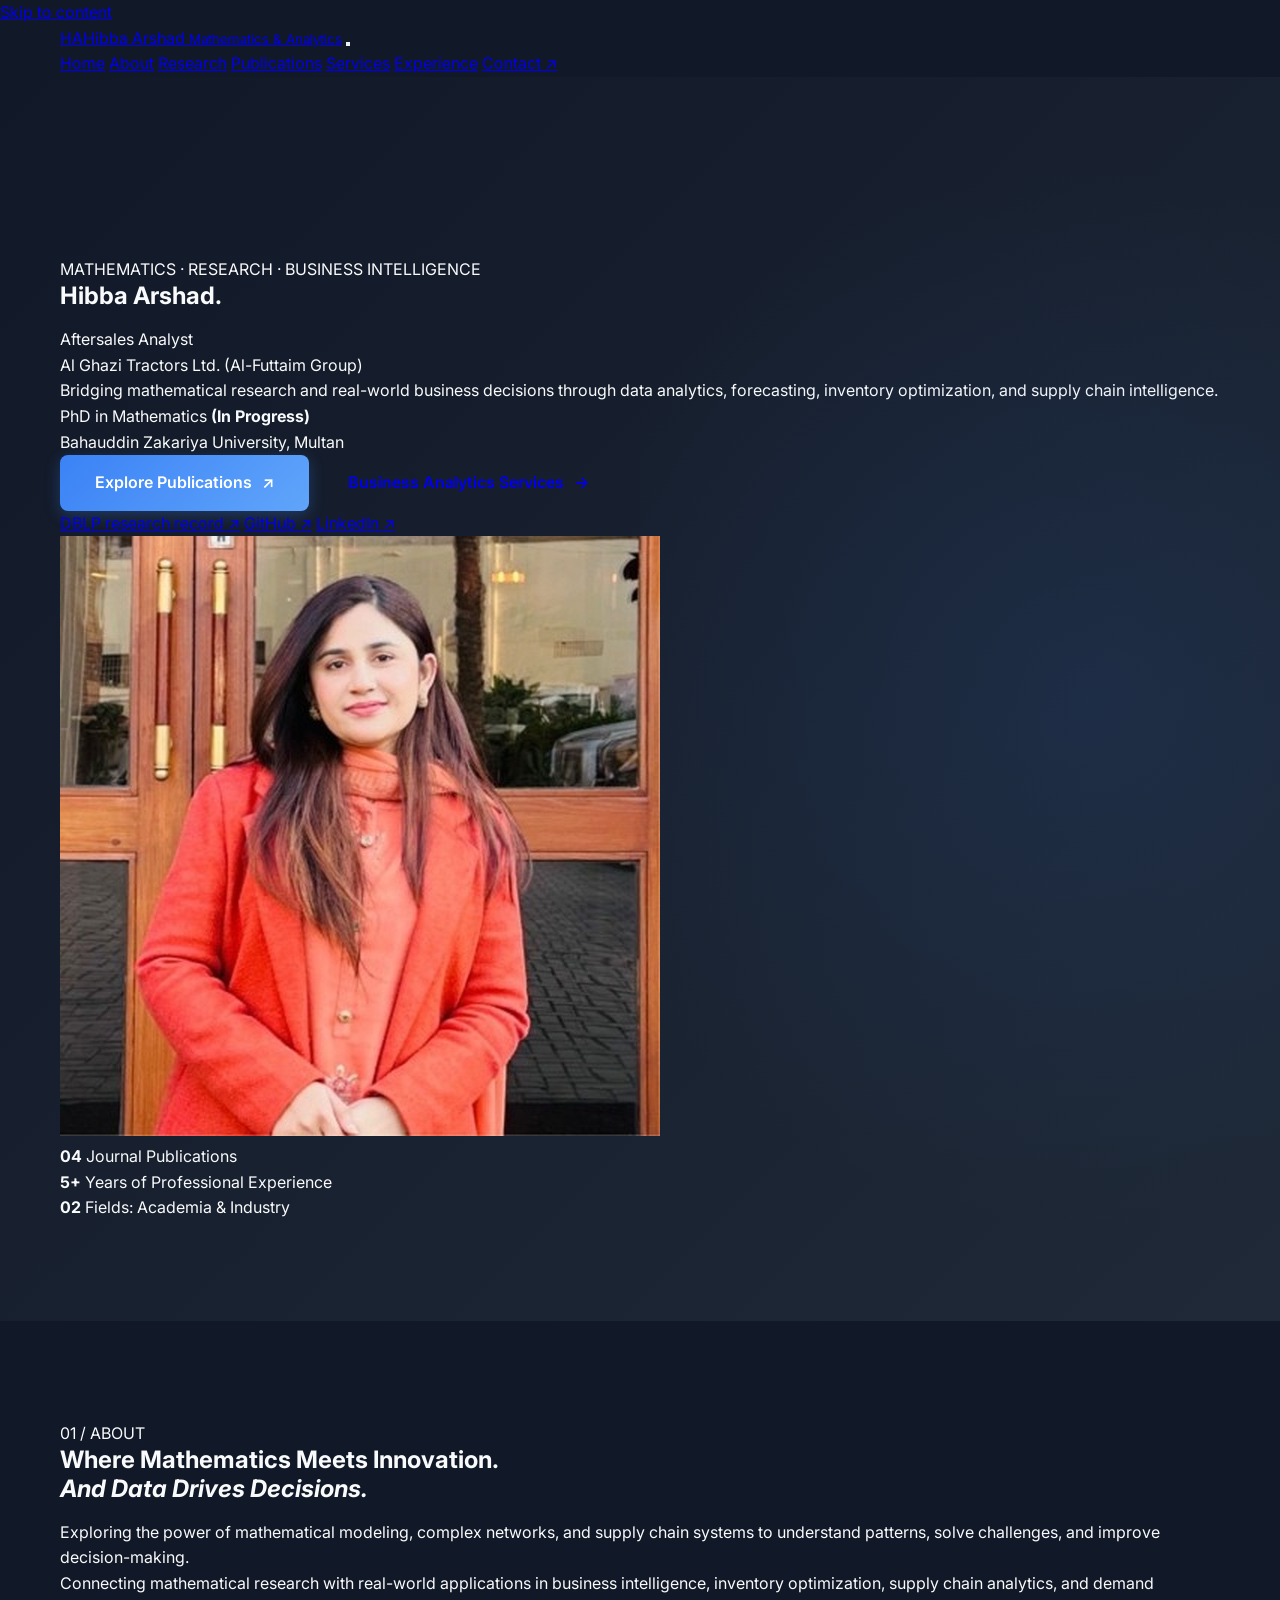
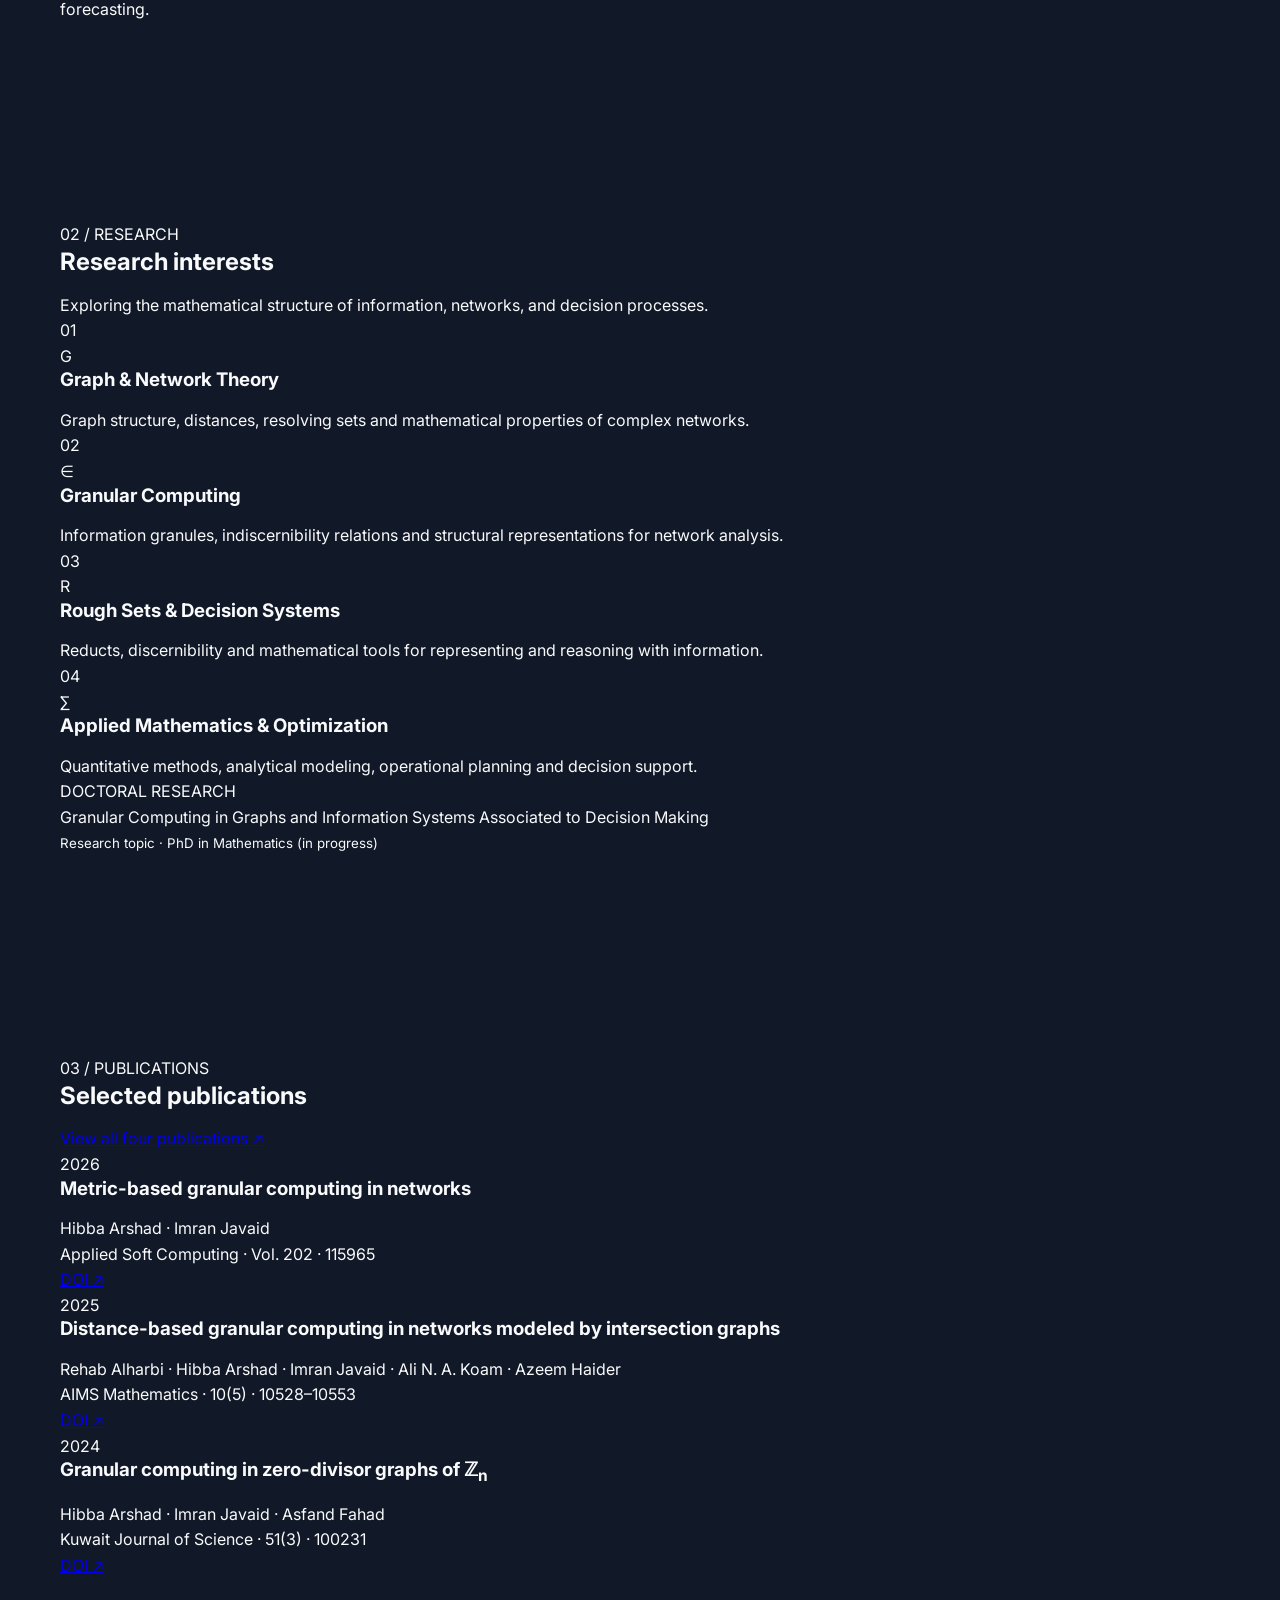
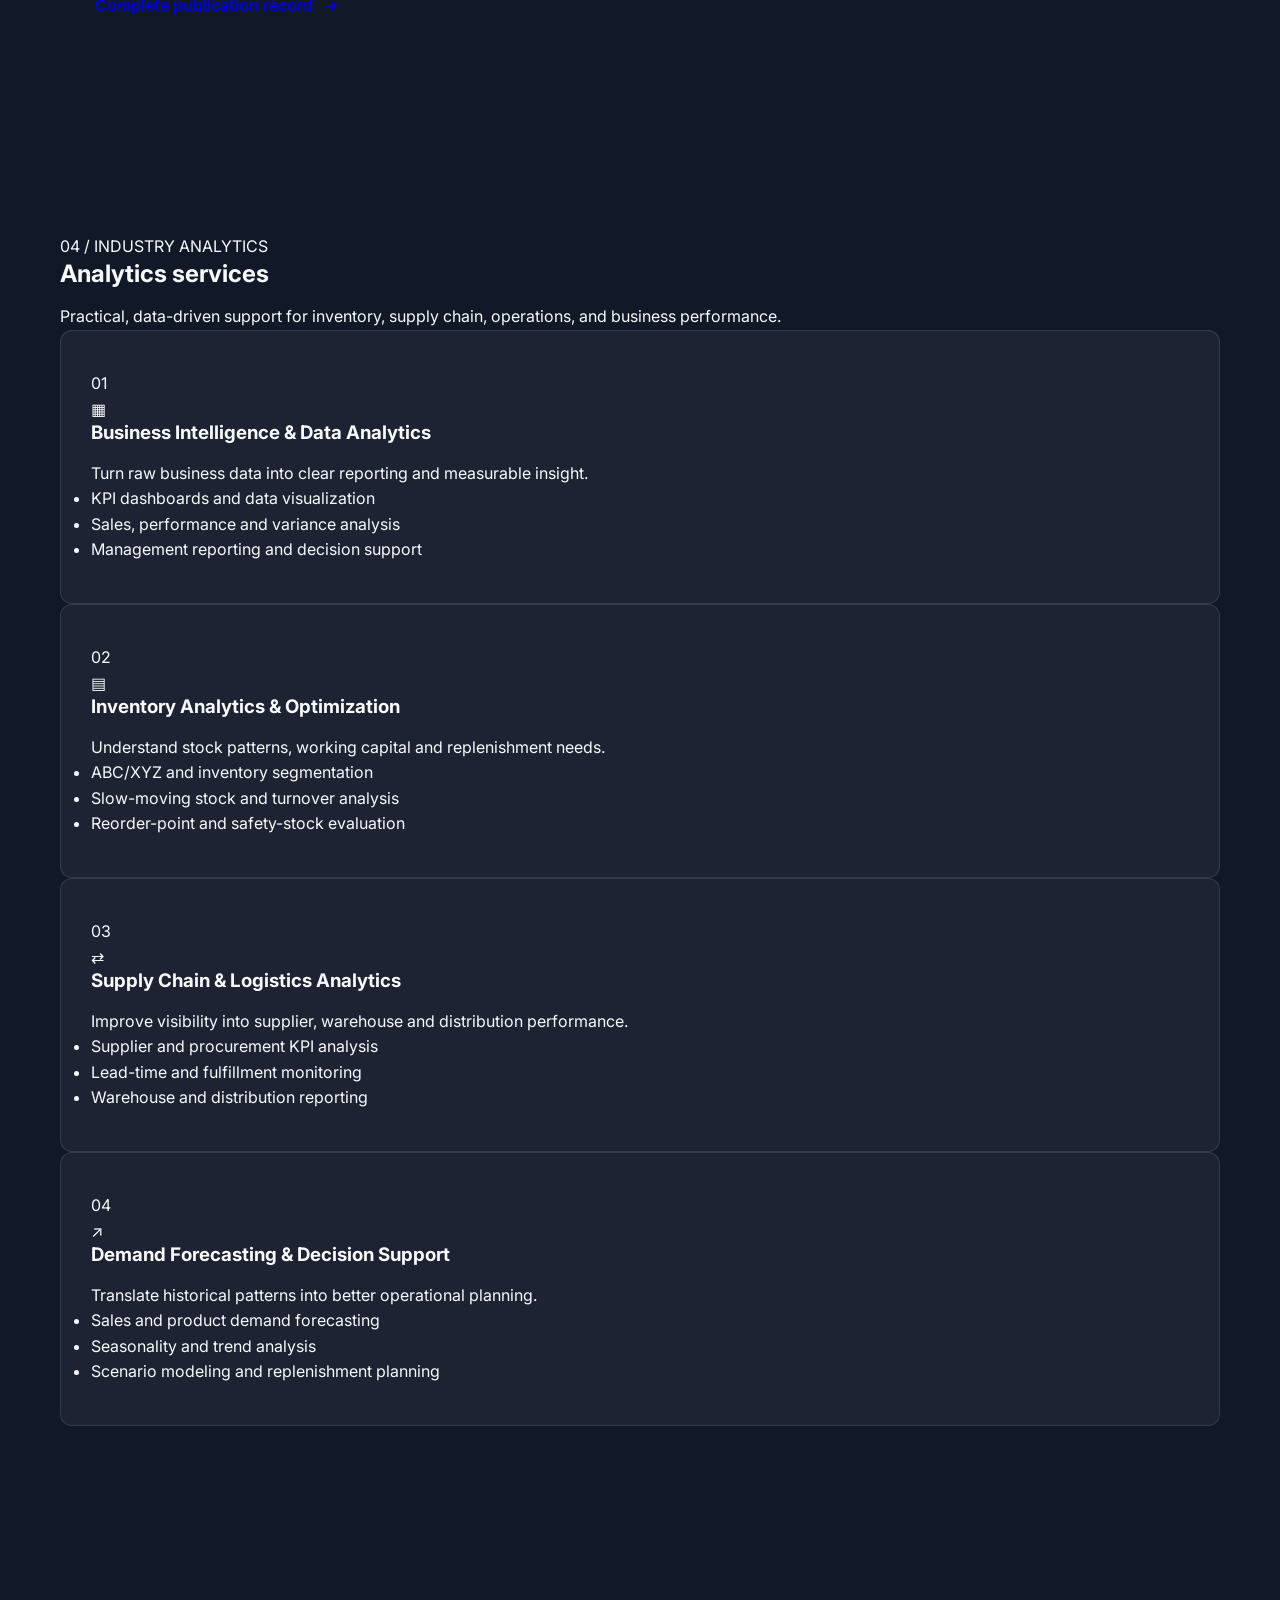
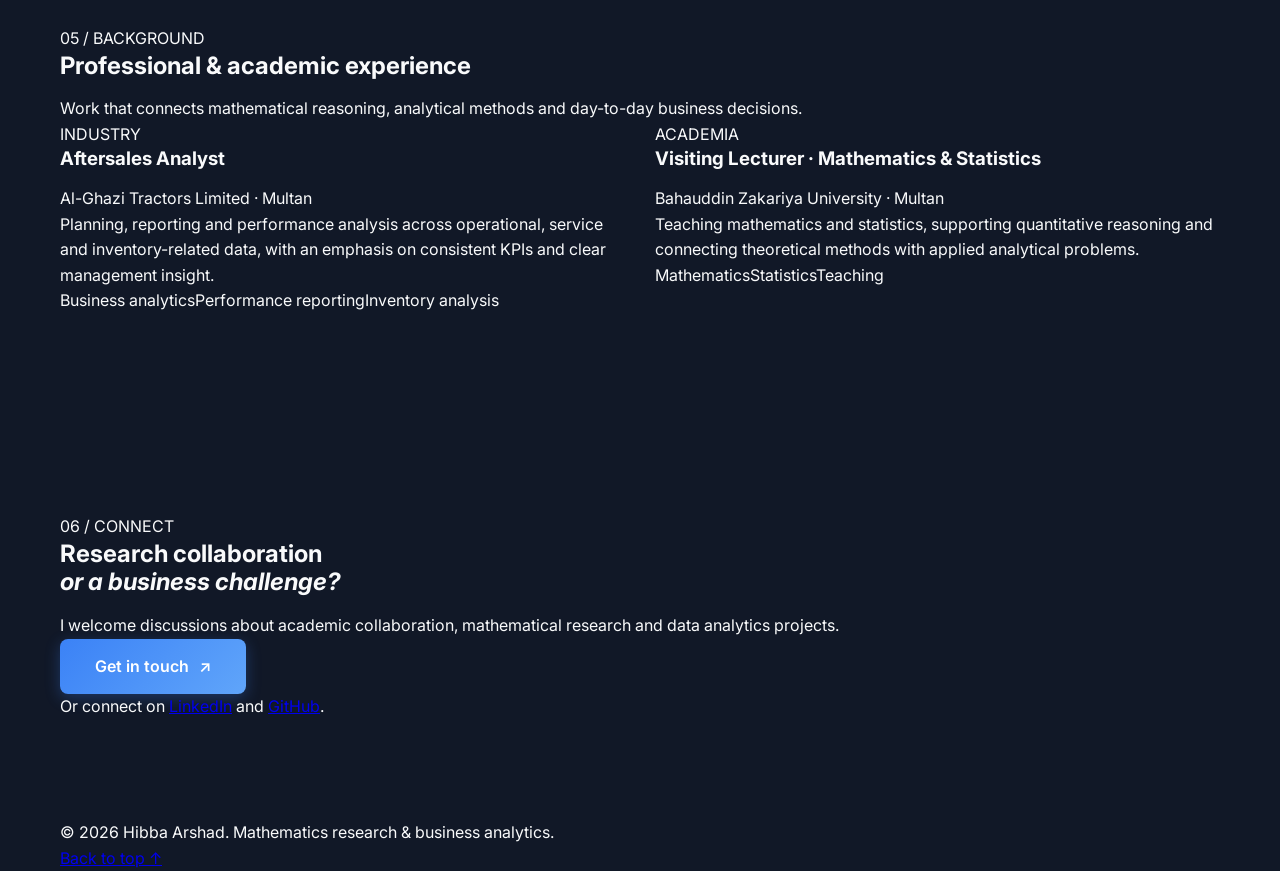
==== commit 39fce659: "Update index.html" ====
--- a/index.html
+++ b/index.html
@@ -1,585 +1,158 @@
 <!DOCTYPE html>
 <html lang="en">
 <head>
-    <meta charset="UTF-8">
-    <meta name="viewport" content="width=device-width, initial-scale=1.0">
-    <title>Hibba Arshad | Aftersales & Service Analytics</title>
-    <meta name="description"
-      content="Professional portfolio of Hibba Arshad, specializing in data analytics, aftersales performance, financial modeling, and business process optimization.">
-
-<meta name="theme-color" content="#111827">
-    <link rel="stylesheet" href="style.css">
-    <link rel="stylesheet" href="https://cdnjs.cloudflare.com/ajax/libs/font-awesome/6.4.0/css/all.min.css">
-    <link href="https://fonts.googleapis.com/css2?family=Inter:wght@300;400;500;600;700;800;900&display=swap" rel="stylesheet">
+  <meta charset="utf-8">
+  <meta name="viewport" content="width=device-width, initial-scale=1">
+  <meta name="description" content="Hibba Arshad is a Mathematics PhD researcher and data analyst working across graph theory, granular computing, business intelligence, inventory, supply chain analytics and forecasting.">
+  <meta name="theme-color" content="#0b1220">
+  <meta property="og:title" content="Hibba Arshad | Mathematics Research & Business Analytics">
+  <meta property="og:description" content="Mathematician, business intelligence, inventory and supply chain analytics.">
+  <meta property="og:type" content="website">
+  <title>Hibba Arshad | Mathematics Research & Business Analytics</title>
+  <link rel="stylesheet" href="style.css">
+  <link href="https://fonts.googleapis.com/css2?family=Inter:wght@400;500;600;700;800&family=DM+Serif+Display&display=swap" rel="stylesheet">
+  <script defer src="script.js"></script>
 </head>
 <body>
-    <!-- Navigation -->
-    <nav id="navbar">
-        <div class="nav-container">
-            <div class="logo">
-                <span class="logo-icon">H</span>
-                <span class="logo-text">Hibba Arshad</span>
-            </div>
-            <ul class="nav-menu" id="primary-menu">
-                <li><a href="#home">Home</a></li>
-                <li><a href="#about">About</a></li>
-                <li><a href="#services">Services</a></li>
-                <li><a href="#experience">Experience</a></li>
-                <li><a href="#testimonials">Results</a></li>
-                <li><a href="#contact" class="nav-contact-btn">Contact</a></li>
-            </ul>
-            <button class="hamburger" type="button"
-        aria-label="Toggle navigation"
-        aria-controls="primary-menu"
-        aria-expanded="false">
-    <span class="bar"></span>
-    <span class="bar"></span>
-    <span class="bar"></span>
-</button>
-        </div>
+<a class="skip-link" href="#main">Skip to content</a>
+<header class="site-header" id="top">
+  <div class="container nav-wrap">
+    <a class="brand" href="index.html#home" aria-label="Hibba Arshad homepage"><span class="brand-monogram">HA</span><span class="brand-title">Hibba Arshad <small>Mathematics & Analytics</small></span></a>
+    <button class="menu-toggle" type="button" aria-expanded="false" aria-controls="site-nav" aria-label="Toggle navigation"><span></span><span></span><span></span></button>
+    <nav class="site-nav" id="site-nav" aria-label="Main navigation">
+      <a href="#home">Home</a>
+      <a href="#about">About</a>
+      <a href="#research">Research</a>
+      <a href="#publications">Publications</a>
+      <a href="#services">Services</a>
+      <a href="#experience">Experience</a>
+      <a href="#contact" class="nav-contact">Contact <span aria-hidden="true">↗</span></a>
     </nav>
+  </div>
+</header>
+<main id="main">
+  <section class="hero" id="home" aria-labelledby="hero-title">
+    <div class="hero-glow" aria-hidden="true"></div>
+    <div class="container hero-grid">
+      <div class="hero-copy">
+        <p class="eyebrow"><span class="eyebrow-line"></span> MATHEMATICS · RESEARCH · BUSINESS INTELLIGENCE</p>
+        <h1 id="hero-title">Hibba <span>Arshad.</span></h1>
+        
+<p class="hero-role">Aftersales Analyst</p>
+<p class="hero-company">Al Ghazi Tractors Ltd. (Al-Futtaim Group)</p>
 
-    <!-- Hero Section -->
-    <section id="home" class="hero">
-        <div class="container">
-            <div class="hero-content">
-                <p class="hero-tagline">Where Insight Drives Performance</p>
-                <h1 class="hero-title">Hibba Arshad</h1>
-                <h2 class="hero-subtitle">Data Analyst</h2>
-                <p class="hero-description">Empowering organizations through data-driven strategy, advanced simulations, and measurable results in customer retention and service efficiency.</p>
-                <div class="hero-buttons">
-                    <a href="#contact" class="btn btn-primary">
-                        <i class="fas fa-paper-plane"></i> Get Started
-                    </a>
-                    <a href="#services" class="btn btn-outline">
-                        <i class="fas fa-chart-line"></i> View Services
-                    </a>
-                </div>
-            </div>
-            <div class="hero-stats">
-                <div class="stat-card">
-                    <h3 class="stat-number">5+</h3>
-                    <p class="stat-text">Years Experience</p>
-                </div>
-                <div class="stat-card">
-                    <h3 class="stat-number">40%</h3>
-                    <p class="stat-text">Avg. Revenue Impact</p>
-                </div>
-                <div class="stat-card">
-                    <h3 class="stat-number">120+</h3>
-                    <p class="stat-text">Projects Analyzed</p>
-                </div>
-                <div class="stat-card">
-                    <h3 class="stat-number">98%</h3>
-                    <p class="stat-text">Client Satisfaction</p>
-                </div>
-            </div>
-        </div>
-    </section>
+        <p class="hero-intro">Bridging mathematical research and real-world business decisions through data analytics, forecasting, inventory optimization, and supply chain intelligence.</p>
+        
+<div class="hero-education">
+    <i class="fas fa-graduation-cap education-icon" aria-hidden="true"></i>
 
-    <!-- About Section - Modern Design -->
-<section id="about" class="section about-modern">
-    <div class="container">
-        <div class="about-header">
-            <div class="section-tagline">
-                <span class="tagline-text">Professional Profile</span>
-                <div class="tagline-line"></div>
-            </div>
-            <h2 class="section-title-main">Turning Data into Strategic Insights</h2>
-            <p class="section-intro">I specialize in transforming complex business operations into streamlined, profit-driving functions through data-driven insights and strategic optimization.</p>
-        </div>
+    <div>
+        <p class="hero-affiliation">
+            PhD in Mathematics <strong>(In Progress)</strong>
+        </p>
 
-        <div class="about-content-modern">
-            <!-- Left Column - Profile & Stats -->
-            <div class="about-profile">
-                <div class="profile-card">
-                    <div class="profile-visual">
-                        <div class="profile-image">
-    <div class="image-container">
-        <img src="Hibba1.jpg"
-     alt="Hibba Arshad - Professional Profile"
-     class="profile-photo-real"
-     width="657"
-     height="729"
-     decoding="async">
-        <div class="image-ring ring-1"></div>
-        <div class="image-ring ring-2"></div>
-        <div class="image-ring ring-3"></div>
-    </div>
-    <div class="profile-badge">
-        <i class="fas fa-chart-line"></i>
-        <span>5+ Years Experience</span>
+        <p class="hero-university">
+            Bahauddin Zakariya University, Multan
+        </p>
     </div>
 </div>
-                        
-                        <div class="profile-stats">
-                            <div class="stat-circle">
-                                <div class="circle-progress" data-value="95">
-                                    <svg class="progress-ring" width="80" height="80">
-                                        <circle class="progress-ring-circle" stroke-width="4" fill="transparent" r="35" cx="40" cy="40"/>
-                                    </svg>
-                                    <span class="progress-value">95%</span>
-                                </div>
-                                <p class="stat-label">Client Satisfaction</p>
-                            </div>
-                            
-                            <div class="stat-circle">
-                                <div class="circle-progress" data-value="87">
-                                    <svg class="progress-ring" width="80" height="80">
-                                        <circle class="progress-ring-circle" stroke-width="4" fill="transparent" r="35" cx="40" cy="40"/>
-                                    </svg>
-                                    <span class="progress-value">87%</span>
-                                </div>
-                                <p class="stat-label">Project Success</p>
-                            </div>
-                        </div>
-                    </div>
-                    
-                    <div class="profile-info">
-                        <h3 class="profile-name">Hibba Arshad</h3>
-                        <p class="profile-title">Aftersales Analyst</p>
-                        <p class="profile-company">Al-Ghazi Tractors, Multan</p>
-                        
-                        <div class="contact-mini">
-                            <a href="mailto:Hibba.Arshad@alghazitractors.com" class="contact-link">
-                                <i class="fas fa-envelope"></i>
-                                <span>Hibba.Arshad@alghazitractors.com</span>
-                            </a>
-                            <a href="tel:+923073180954" class="contact-link">
-                                <i class="fas fa-phone"></i>
-                                <span>+92 307 3180954</span>
-                            </a>
-                        </div>
-                    </div>
-                </div>
-            </div>
 
-            <!-- Right Column - Details & Expertise -->
-            <div class="about-details">
-                <div class="about-tabs">
-                    <div class="tabs-header">
-                        <button class="tab-btn active" data-tab="overview">Overview</button>
-                        <button class="tab-btn" data-tab="expertise">Expertise</button>
-                        <button class="tab-btn" data-tab="approach">Approach</button>
-                    </div>
-                    
-                    <div class="tabs-content">
-                        <!-- Overview Tab -->
-                        <div class="tab-pane active" id="overview">
-                            <div class="tab-content">
-                                <p class="lead-text">I bridge the gap between data analytics and customer service excellence, transforming complex aftersales operations into measurable business value.</p>
-                                
-                                <div class="highlight-box">
-                                    <div class="highlight-icon">
-                                        <i class="fas fa-bullseye"></i>
-                                    </div>
-                                    <div class="highlight-content">
-                                        <h4>Mission</h4>
-                                        <p>To empower organizations with actionable insights that drive customer retention, optimize service operations, and maximize aftersales profitability.</p>
-                                    </div>
-                                </div>
-                                
-                                <div class="stats-grid-mini">
-                                    <div class="mini-stat">
-                                        <span class="mini-value">40%</span>
-                                        <span class="mini-label">Avg. Efficiency Gain</span>
-                                    </div>
-                                    <div class="mini-stat">
-                                        <span class="mini-value">30%</span>
-                                        <span class="mini-label">Cost Reduction</span>
-                                    </div>
-                                    <div class="mini-stat">
-                                        <span class="mini-value">25%</span>
-                                        <span class="mini-label">Faster Resolution</span>
-                                    </div>
-                                </div>
-                            </div>
-                        </div>
-                        
-                        <!-- Expertise Tab -->
-                        <div class="tab-pane" id="expertise">
-                            <div class="expertise-grid">
-                                <div class="expertise-item">
-                                    <div class="expertise-header">
-                                        <div class="expertise-icon">
-                                            <i class="fas fa-chart-bar"></i>
-                                        </div>
-                                        <h4>Data Analytics</h4>
-                                    </div>
-                                    <p>Advanced analysis of service metrics, warranty patterns, and customer behavior to identify trends and opportunities.</p>
-                                    <div class="expertise-tags">
-                                        <span class="tag">Power BI</span>
-                                        <span class="tag">SQL</span>
-                                        <span class="tag">Tableau</span>
-                                    </div>
-                                </div>
-                                
-                                <div class="expertise-item">
-                                    <div class="expertise-header">
-                                        <div class="expertise-icon">
-                                            <i class="fas fa-cogs"></i>
-                                        </div>
-                                        <h4>Process Optimization</h4>
-                                    </div>
-                                    <p>Streamlining service workflows and resource allocation to maximize efficiency and reduce operational costs.</p>
-                                    <div class="expertise-tags">
-                                        <span class="tag">Lean Six Sigma</span>
-                                        <span class="tag">Workflow Design</span>
-                                        <span class="tag">Capacity Planning</span>
-                                    </div>
-                                </div>
-                                
-                                <div class="expertise-item">
-                                    <div class="expertise-header">
-                                        <div class="expertise-icon">
-                                            <i class="fas fa-file-invoice-dollar"></i>
-                                        </div>
-                                        <h4>Financial Modeling</h4>
-                                    </div>
-                                    <p>Building predictive models for warranty costs, service profitability, and customer lifetime value analysis.</p>
-                                    <div class="expertise-tags">
-                                        <span class="tag">Excel Modeling</span>
-                                        <span class="tag">Forecasting</span>
-                                        <span class="tag">Scenario Analysis</span>
-                                    </div>
-                                </div>
-                            </div>
-                        </div>
-                        
-                        <!-- Approach Tab -->
-                        <div class="tab-pane" id="approach">
-                            <div class="approach-steps">
-                                <div class="step">
-                                    <div class="step-number">01</div>
-                                    <div class="step-content">
-                                        <h4>Discover & Analyze</h4>
-                                        <p>Deep dive into your current operations, data systems, and pain points to understand the full picture.</p>
-                                    </div>
-                                </div>
-                                
-                                <div class="step">
-                                    <div class="step-number">02</div>
-                                    <div class="step-content">
-                                        <h4>Strategy & Planning</h4>
-                                        <p>Develop tailored solutions with clear KPIs and implementation roadmap aligned with business goals.</p>
-                                    </div>
-                                </div>
-                                
-                                <div class="step">
-                                    <div class="step-number">03</div>
-                                    <div class="step-content">
-                                        <h4>Execute & Optimize</h4>
-                                        <p>Implement solutions with continuous monitoring and adjustments based on performance data.</p>
-                                    </div>
-                                </div>
-                                
-                                <div class="step">
-                                    <div class="step-number">04</div>
-                                    <div class="step-content">
-                                        <h4>Sustain & Scale</h4>
-                                        <p>Establish ongoing monitoring systems and scale successful strategies across the organization.</p>
-                                    </div>
-                                </div>
-                            </div>
-                        </div>
-                    </div>
-                </div>
-                
-                <div class="cta-box">
-                    <div class="cta-content">
-                        <h4>Ready to transform your aftersales operations?</h4>
-                        <p>Let's discuss how data-driven insights can drive your service excellence.</p>
-                    </div>
-                    <a href="#contact" class="btn btn-primary">
-                        <i class="fas fa-calendar-check"></i>
-                        Schedule Consultation
-                    </a>
-                </div>
-            </div>
+        <div class="hero-actions">
+          <a class="btn btn-primary" href="publications.html">Explore Publications <span aria-hidden="true">↗</span></a>
+          <a class="btn btn-ghost" href="#services">Business Analytics Services <span aria-hidden="true">→</span></a>
         </div>
+        <div class="quick-links" aria-label="Academic and professional profiles">
+          <a href="https://dblp.org/pid/401/7616" target="_blank" rel="noopener noreferrer">DBLP research record ↗</a>
+          <a href="https://github.com/HibbaArshad" target="_blank" rel="noopener noreferrer">GitHub ↗</a>
+          <a href="https://www.linkedin.com/in/hibba-arshad2727" target="_blank" rel="noopener noreferrer">LinkedIn ↗</a>
+        </div>
+      </div>
+      <div class="hero-visual">
+        <div class="portrait-frame"><img src="Hibba1.jpg" alt="Portrait of Hibba Arshad" width="600" height="600" fetchpriority="high"></div>
+      </div>
     </div>
-</section>
-    <!-- Services Section (Complete ZJ Logix Style) -->
-    <section id="services" class="section">
-        <div class="container">
-            <div class="section-header">
-                <h2 class="section-title">SERVICES</h2>
-                <h3 class="section-subtitle">Optimization, simulation, analytics, and strategy – built to deliver ROI</h3>
-            </div>
-            
-            <div class="services-grid">
-                <!-- Service 1 -->
-                <div class="service-card">
-                    <div class="service-icon">
-                       <i class="fas fa-chart-line"></i>
-                    </div>
-                    <h3 class="service-title">Aftersales Analytics</h3>
-                    <p class="service-tagline">Turn data into actionable decisions that drive real results</p>
-                    <ul class="service-features">
-                        <li>Align KPIs and modernize BI systems for smarter performance</li>
-                        <li>Break silos with unified data dashboards</li>
-                        <li>Forecast demand and financial trends</li>
-                        <li>Deliver predictive analytics for smarter strategy</li>
-                    </ul>
-                </div>
-                
-                <!-- Service 2 -->
-                <div class="service-card">
-                    <div class="service-icon">
-                        <i class="fas fa-robot"></i>
-                    </div>
-                    <h3 class="service-title">Decision Optimization</h3>
-                    <p class="service-tagline">Solving complex problems for better strategic choices</p>
-                    <ul class="service-features">
-                        <li>Optimize resources, schedules, and workshop capacity</li>
-                        <li>Design efficient service network and parts flow</li>
-                        <li>Solve logistics trade-offs across service locations</li>
-                        <li>Advanced tools for allocation and transportation</li>
-                    </ul>
-                </div>
-                
-                <!-- Service 3 -->
-                <div class="service-card">
-                    <div class="service-icon">
-                       <i class="fas fa-file-invoice-dollar"></i>
-                    </div>
-                    <h3 class="service-title">Financial Modeling</h3>
-                    <p class="service-tagline">Decisions with confidence—grounded in robust financial simulations</p>
-                    <ul class="service-features">
-                        <li>Evaluate warranty patterns, pricing, and cost structures</li>
-                        <li>Plan cash flow and amortization effectively</li>
-                        <li>Explore scenarios for policy changes and investments</li>
-                        <li>Strategic modeling for smarter financial decisions</li>
-                    </ul>
-                </div>
-                
-                <!-- Service 4 -->
-                <div class="service-card">
-                    <div class="service-icon">
-                        <i class="fas fa-user-shield"></i>
-                    </div>
-                    <h3 class="service-title">Churn Analysis</h3>
-                    <p class="service-tagline">Identify at-risk customers early and improve retention</p>
-                    <ul class="service-features">
-                        <li>Understand key churn drivers to reduce customer loss</li>
-                        <li>Design targeted retention strategies to keep customers engaged</li>
-                        <li>Use risk scoring and customer segmentation</li>
-                        <li>Execute retention playbooks and dashboards</li>
-                    </ul>
-                </div>
-            </div>
-        </div>
-    </section>
+    
+<div class="container hero-facts" aria-label="Profile highlights">
 
-    <section id="experience" class="section section-dark">
-    <div class="container">
-        <div class="section-header">
-            <h2 class="section-title">PROFESSIONAL EXPERIENCE</h2>
-            <h3 class="section-subtitle">Combining academic excellence with industry expertise</h3>
-        </div>
-        
-        <div class="experience-grid">
-            <!-- Current Role -->
-            <div class="experience-card featured">
-                <div class="exp-badge">Current Role</div>
-                <div class="exp-header">
-                    <span class="exp-date">2021 - Present</span>
-                    <span class="exp-company">Al-Ghazi Tractors</span>
-                </div>
-                <h3 class="exp-title">Aftersales Analyst</h3>
-                <p class="exp-location">Multan, Pakistan</p>
-                <ul class="exp-achievements">
-                    <li>Reduced customer complaints by 30% through data-driven service improvements</li>
-                    <li>Implemented warranty analysis system that saved $500K annually</li>
-                    <li>Developed customer retention dashboard used by service teams nationwide</li>
-                    <li>Optimized parts inventory, reducing carrying costs by 25%</li>
-                    <li>Mentored 5 junior analysts in data interpretation and reporting techniques</li>
-                </ul>
-                <div class="exp-skills">
-                    <span class="skill-tag">Data Analytics</span>
-                    <span class="skill-tag">Process Optimization</span>
-                    <span class="skill-tag">Warranty Management</span>
-                    <span class="skill-tag">Team Leadership</span>
-                </div>
-            </div>
-            
-            <!-- Academic Role -->
-            <div class="experience-card academic">
-                <div class="exp-badge">Academic Excellence</div>
-                <div class="exp-header">
-                    <span class="exp-date">2020 - 2025</span>
-                    <span class="exp-company">Bahauddin Zakariya University</span>
-                </div>
-                <h3 class="exp-title">Visiting Lecturer - Mathematics & Statistics</h3>
-                <p class="exp-location">Multan, Pakistan</p>
-                <ul class="exp-achievements">
-                    <li>Taught advanced mathematics and statistical methods to undergraduate students</li>
-                    <li>Develop curriculum integrating real-world data analytics applications</li>
-                    <li>Mentor students on applying mathematical concepts to business problems</li>
-                    <li>Conduct research in statistical modeling for industrial applications</li>
-                    <li>Bridge theoretical mathematics with practical business analytics</li>
-                </ul>
-                <div class="exp-skills">
-                    <span class="skill-tag">Statistical Analysis</span>
-                    <span class="skill-tag">Curriculum Development</span>
-                    <span class="skill-tag">Student Mentorship</span>
-                    <span class="skill-tag">Research Methods</span>
-                </div>
-            </div>
-            
-            
-
-    </section>
-
-    <!-- Why Choose Me Section -->
-    <section id="why-choose" class="section section-dark">
-        <div class="container">
-            <div class="section-header">
-                <h2 class="section-title">WHY CHOOSE ME</h2>
-                <h3 class="section-subtitle">Proven outcomes, rigorous methods, and end-to-end execution</h3>
-            </div>
-            
-            <div class="stats-grid">
-                <div class="stat-item">
-                    <h3 class="stat-big">95%</h3>
-                    <p class="stat-label">Client Satisfaction</p>
-                </div>
-                <div class="stat-item">
-                    <h3 class="stat-big">+18%</h3>
-                    <p class="stat-label">Revenue Growth</p>
-                </div>
-                <div class="stat-item">
-                    <h3 class="stat-big">-27%</h3>
-                    <p class="stat-label">Operational Cost</p>
-                </div>
-                <div class="stat-item">
-                    <h3 class="stat-big">120+</h3>
-                    <p class="stat-label">Projects Done</p>
-                </div>
-                <div class="stat-item">
-                    <h3 class="stat-big">5+</h3>
-                    <p class="stat-label">Years of Trust</p>
-                </div>
-            </div>
-        </div>
-    </section>
-
-    <!-- FAQ Section -->
-    <section id="faq" class="section">
-        <div class="container">
-            <div class="section-header">
-                <h2 class="section-title">FAQ</h2>
-                <h3 class="section-subtitle">Quick answers about scope, process, pricing, and timelines</h3>
-            </div>
-            
-            <div class="faq-grid">
-                <div class="faq-item">
-                   <button type="button" class="faq-question" aria-expanded="false">
-            </div>
-        </div>
-    </section>
-
-    <!-- Contact Section -->
-    <section id="contact" class="section section-dark">
-        <div class="container">
-            <div class="section-header">
-                <h2 class="section-title">CONTACT</h2>
-                <h3 class="section-subtitle">Let's discuss how data can transform your aftersales operations</h3>
-            </div>
-            
-            <div class="contact-grid">
-                <div class="contact-info">
-                    <div class="contact-item">
-                        <i class="fas fa-envelope"></i>
-                        <div>
-                            <h4>Email</h4>
-                            <p>Hibba.Arshad@alghazitractors.com</p>
-                        </div>
-                    </div>
-                    
-                    <div class="contact-item">
-                        <i class="fas fa-phone"></i>
-                        <div>
-                            <h4>Phone</h4>
-                            <p>+92 307 3180954</p>
-                        </div>
-                    </div>
-                    
-                    <div class="contact-item">
-                        <i class="fas fa-map-marker-alt"></i>
-                        <div>
-                            <h4>Location</h4>
-                            <p>Multan, Pakistan</p>
-                        </div>
-                    </div>
-                    
-                    <div class="contact-social">
-                        <a href="https://www.linkedin.com/in/hibba-arshad2727" target="_blank" class="social-link">
-                            <i class="fab fa-linkedin"></i>
-                        </a>
-                        <a href="https://github.com/HibbaArshad" target="_blank" class="social-link">
-                            <i class="fab fa-github"></i>
-                        </a>
-                    </div>
-                </div>
-                
-                <div class="contact-form">
-                   
-<form id="contactForm">
-    <div class="form-group">
-        <label for="contact-name">Your Name</label>
-        <input type="text" id="contact-name"
-               name="name" placeholder="Your Name" required>
+    <div>
+        <strong>04</strong>
+        <span>Journal Publications</span>
     </div>
 
-    <div class="form-group">
-        <label for="contact-email">Your Email</label>
-        <input type="email" id="contact-email"
-               name="email" placeholder="Your Email" required>
+    <div>
+        <strong>5+</strong>
+        <span>Years of Professional Experience</span>
     </div>
 
-    <div class="form-group">
-        <label for="contact-subject">Subject</label>
-        <input type="text" id="contact-subject"
-               name="subject" placeholder="Subject" required>
+    <div>
+        <strong>02</strong>
+        <span>Fields: Academia & Industry</span>
     </div>
 
-    <div class="form-group">
-        <label for="contact-message">Your Message</label>
-        <textarea id="contact-message"
-                  name="message"
-                  placeholder="Your Message"
-                  rows="5" required></textarea>
+</div>
+
+  </section>
+
+  <section class="section" id="about" aria-labelledby="about-title">
+    <div class="container two-column">
+      <div><p class="section-kicker">01 / ABOUT</p><h2 id="about-title">Where Mathematics Meets Innovation.<br><em>And Data Drives Decisions.</em></h2></div>
+      <div class="long-copy"><p>Exploring the power of mathematical modeling, complex networks, and supply chain systems to understand patterns, solve challenges, and improve decision-making.</p><p>Connecting mathematical research with real-world applications in business intelligence, inventory optimization, supply chain analytics, and demand forecasting.</p>
+        </div>
+      </div>
     </div>
+  </section>
 
-    <button type="submit" class="btn btn-primary btn-block">
-        <i class="fas fa-envelope"></i> Prepare Email
-    </button>
+  <section class="section section-alt" id="research" aria-labelledby="research-title">
+    <div class="container">
+      <div class="section-heading"><div><p class="section-kicker">02 / RESEARCH</p><h2 id="research-title">Research interests</h2></div><p>Exploring the mathematical structure of information, networks, and decision processes.</p></div>
+      <div class="card-grid research-grid">
+        <article class="info-card"><span class="card-index">01</span><div class="card-mark">G</div><h3>Graph & Network Theory</h3><p>Graph structure, distances, resolving sets and mathematical properties of complex networks.</p></article>
+        <article class="info-card"><span class="card-index">02</span><div class="card-mark">∈</div><h3>Granular Computing</h3><p>Information granules, indiscernibility relations and structural representations for network analysis.</p></article>
+        <article class="info-card"><span class="card-index">03</span><div class="card-mark">R</div><h3>Rough Sets & Decision Systems</h3><p>Reducts, discernibility and mathematical tools for representing and reasoning with information.</p></article>
+        <article class="info-card"><span class="card-index">04</span><div class="card-mark">∑</div><h3>Applied Mathematics & Optimization</h3><p>Quantitative methods, analytical modeling, operational planning and decision support.</p></article>
+      </div>
+      <div class="research-note"><span>DOCTORAL RESEARCH</span><p>Granular Computing in Graphs and Information Systems Associated to Decision Making</p><small>Research topic · PhD in Mathematics (in progress)</small></div>
+    </div>
+  </section>
 
-    <p class="form-note">
-        Your email application will open. Press Send there
-        to deliver your message.
-    </p>
-</form>
-             </div>
-            </div>
-        </div>
-    </section>
+  <section class="section" id="publications" aria-labelledby="publications-title">
+    <div class="container">
+      <div class="section-heading"><div><p class="section-kicker">03 / PUBLICATIONS</p><h2 id="publications-title">Selected publications</h2></div><a class="text-link" href="publications.html">View all four publications <span aria-hidden="true">↗</span></a></div>
+      <div class="publication-list">
+        <article class="pub-row"><span class="pub-year">2026</span><div><h3>Metric-based granular computing in networks</h3><p>Hibba Arshad · Imran Javaid</p><span class="pub-journal">Applied Soft Computing · Vol. 202 · 115965</span></div><a class="pub-link" href="https://doi.org/10.1016/j.asoc.2026.115965" target="_blank" rel="noopener noreferrer" aria-label="View DOI for Metric-based granular computing in networks">DOI ↗</a></article>
+        <article class="pub-row"><span class="pub-year">2025</span><div><h3>Distance-based granular computing in networks modeled by intersection graphs</h3><p>Rehab Alharbi · Hibba Arshad · Imran Javaid · Ali N. A. Koam · Azeem Haider</p><span class="pub-journal">AIMS Mathematics · 10(5) · 10528–10553</span></div><a class="pub-link" href="https://doi.org/10.3934/math.2025479" target="_blank" rel="noopener noreferrer" aria-label="View DOI for Distance-based granular computing">DOI ↗</a></article>
+        <article class="pub-row"><span class="pub-year">2024</span><div><h3>Granular computing in zero-divisor graphs of ℤ<sub>n</sub></h3><p>Hibba Arshad · Imran Javaid · Asfand Fahad</p><span class="pub-journal">Kuwait Journal of Science · 51(3) · 100231</span></div><a class="pub-link" href="https://doi.org/10.1016/j.kjs.2024.100231" target="_blank" rel="noopener noreferrer" aria-label="View DOI for Granular computing in zero-divisor graphs">DOI ↗</a></article>
+      </div>
+      <div class="section-footer"><a class="btn btn-ghost" href="publications.html">Complete publication record <span aria-hidden="true">→</span></a></div>
+    </div>
+  </section>
 
-    <!-- Footer -->
-    <footer class="footer">
-        <div class="container">
-            <div class="footer-content">
-                <div class="footer-logo">
-                    <span class="logo-icon">H</span>
-                    <span class="logo-text">Hibba Arshad</span>
-                </div>
-                <p class="footer-tagline">Data-Driven Aftersales Analyst | Turning Service Complexity into Growth</p>
-                <p class="footer-copyright">© 2026 Hibba Arshad. All rights reserved. | Multan, Pakistan</p>
-            </div>
-        </div>
-    </footer>
+  <section class="section section-alt" id="services" aria-labelledby="services-title">
+    <div class="container">
+      <div class="section-heading"><div><p class="section-kicker">04 / INDUSTRY ANALYTICS</p><h2 id="services-title">Analytics services</h2></div><p>Practical, data-driven support for inventory, supply chain, operations, and business performance.</p></div>
+      <div class="card-grid service-grid">
+        <article class="info-card service-card"><span class="card-index">01</span><div class="service-symbol">▦</div><h3>Business Intelligence & Data Analytics</h3><p>Turn raw business data into clear reporting and measurable insight.</p><ul><li>KPI dashboards and data visualization</li><li>Sales, performance and variance analysis</li><li>Management reporting and decision support</li></ul></article>
+        <article class="info-card service-card"><span class="card-index">02</span><div class="service-symbol">▤</div><h3>Inventory Analytics & Optimization</h3><p>Understand stock patterns, working capital and replenishment needs.</p><ul><li>ABC/XYZ and inventory segmentation</li><li>Slow-moving stock and turnover analysis</li><li>Reorder-point and safety-stock evaluation</li></ul></article>
+        <article class="info-card service-card"><span class="card-index">03</span><div class="service-symbol">⇄</div><h3>Supply Chain & Logistics Analytics</h3><p>Improve visibility into supplier, warehouse and distribution performance.</p><ul><li>Supplier and procurement KPI analysis</li><li>Lead-time and fulfillment monitoring</li><li>Warehouse and distribution reporting</li></ul></article>
+        <article class="info-card service-card"><span class="card-index">04</span><div class="service-symbol">↗</div><h3>Demand Forecasting & Decision Support</h3><p>Translate historical patterns into better operational planning.</p><ul><li>Sales and product demand forecasting</li><li>Seasonality and trend analysis</li><li>Scenario modeling and replenishment planning</li></ul></article>
+      </div>
+    </div>
+  </section>
 
-    <script src="script.js"></script>
+  <section class="section" id="experience" aria-labelledby="experience-title">
+    <div class="container">
+      <div class="section-heading"><div><p class="section-kicker">05 / BACKGROUND</p><h2 id="experience-title">Professional & academic experience</h2></div><p>Work that connects mathematical reasoning, analytical methods and day-to-day business decisions.</p></div>
+      <div class="experience-grid">
+        <article class="experience-panel"><span class="experience-type">INDUSTRY</span><h3>Aftersales Analyst</h3><p class="experience-organisation">Al-Ghazi Tractors Limited · Multan</p><p>Planning, reporting and performance analysis across operational, service and inventory-related data, with an emphasis on consistent KPIs and clear management insight.</p><div class="tag-row"><span>Business analytics</span><span>Performance reporting</span><span>Inventory analysis</span></div></article>
+        <article class="experience-panel"><span class="experience-type">ACADEMIA</span><h3>Visiting Lecturer · Mathematics & Statistics</h3><p class="experience-organisation">Bahauddin Zakariya University · Multan</p><p>Teaching mathematics and statistics, supporting quantitative reasoning and connecting theoretical methods with applied analytical problems.</p><div class="tag-row"><span>Mathematics</span><span>Statistics</span><span>Teaching</span></div></article>
+      </div>
+    </div>
+  </section>
+
+  <section class="section contact-section" id="contact" aria-labelledby="contact-title">
+    <div class="container contact-content"><div><p class="section-kicker">06 / CONNECT</p><h2 id="contact-title">Research collaboration<br><em>or a business challenge?</em></h2><p>I welcome discussions about academic collaboration, mathematical research and data analytics projects.</p></div><div class="contact-actions"><a class="btn btn-primary" href="mailto:Hibba.Arshad@alghazitractors.com?subject=Website%20enquiry">Get in touch <span aria-hidden="true">↗</span></a><p>Or connect on <a href="https://www.linkedin.com/in/hibba-arshad2727" target="_blank" rel="noopener noreferrer">LinkedIn</a> and <a href="https://github.com/HibbaArshad" target="_blank" rel="noopener noreferrer">GitHub</a>.</p></div></div>
+  </section>
+</main>
+<footer class="site-footer"><div class="container footer-inner"><p>© <span id="year">2026</span> Hibba Arshad. Mathematics research & business analytics.</p><a href="#top">Back to top ↑</a></div></footer>
 </body>
-</html>+</html>
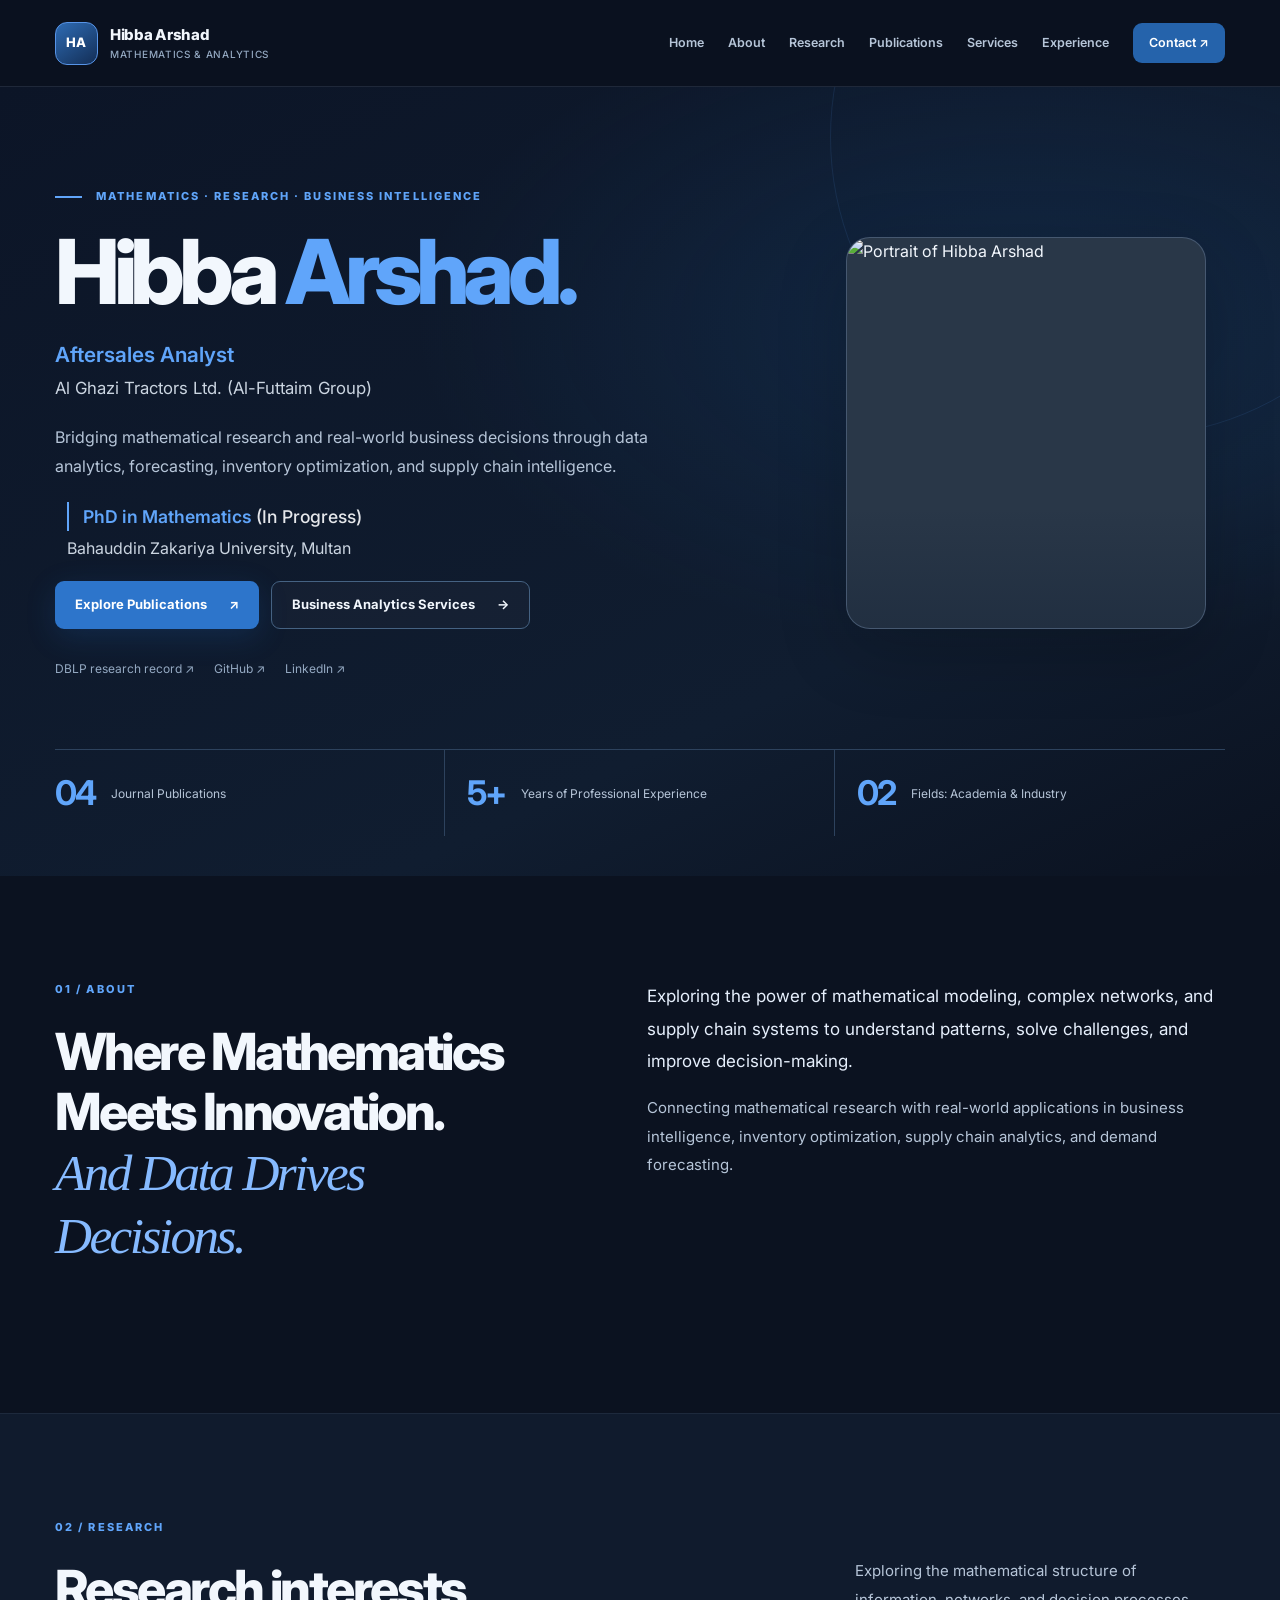
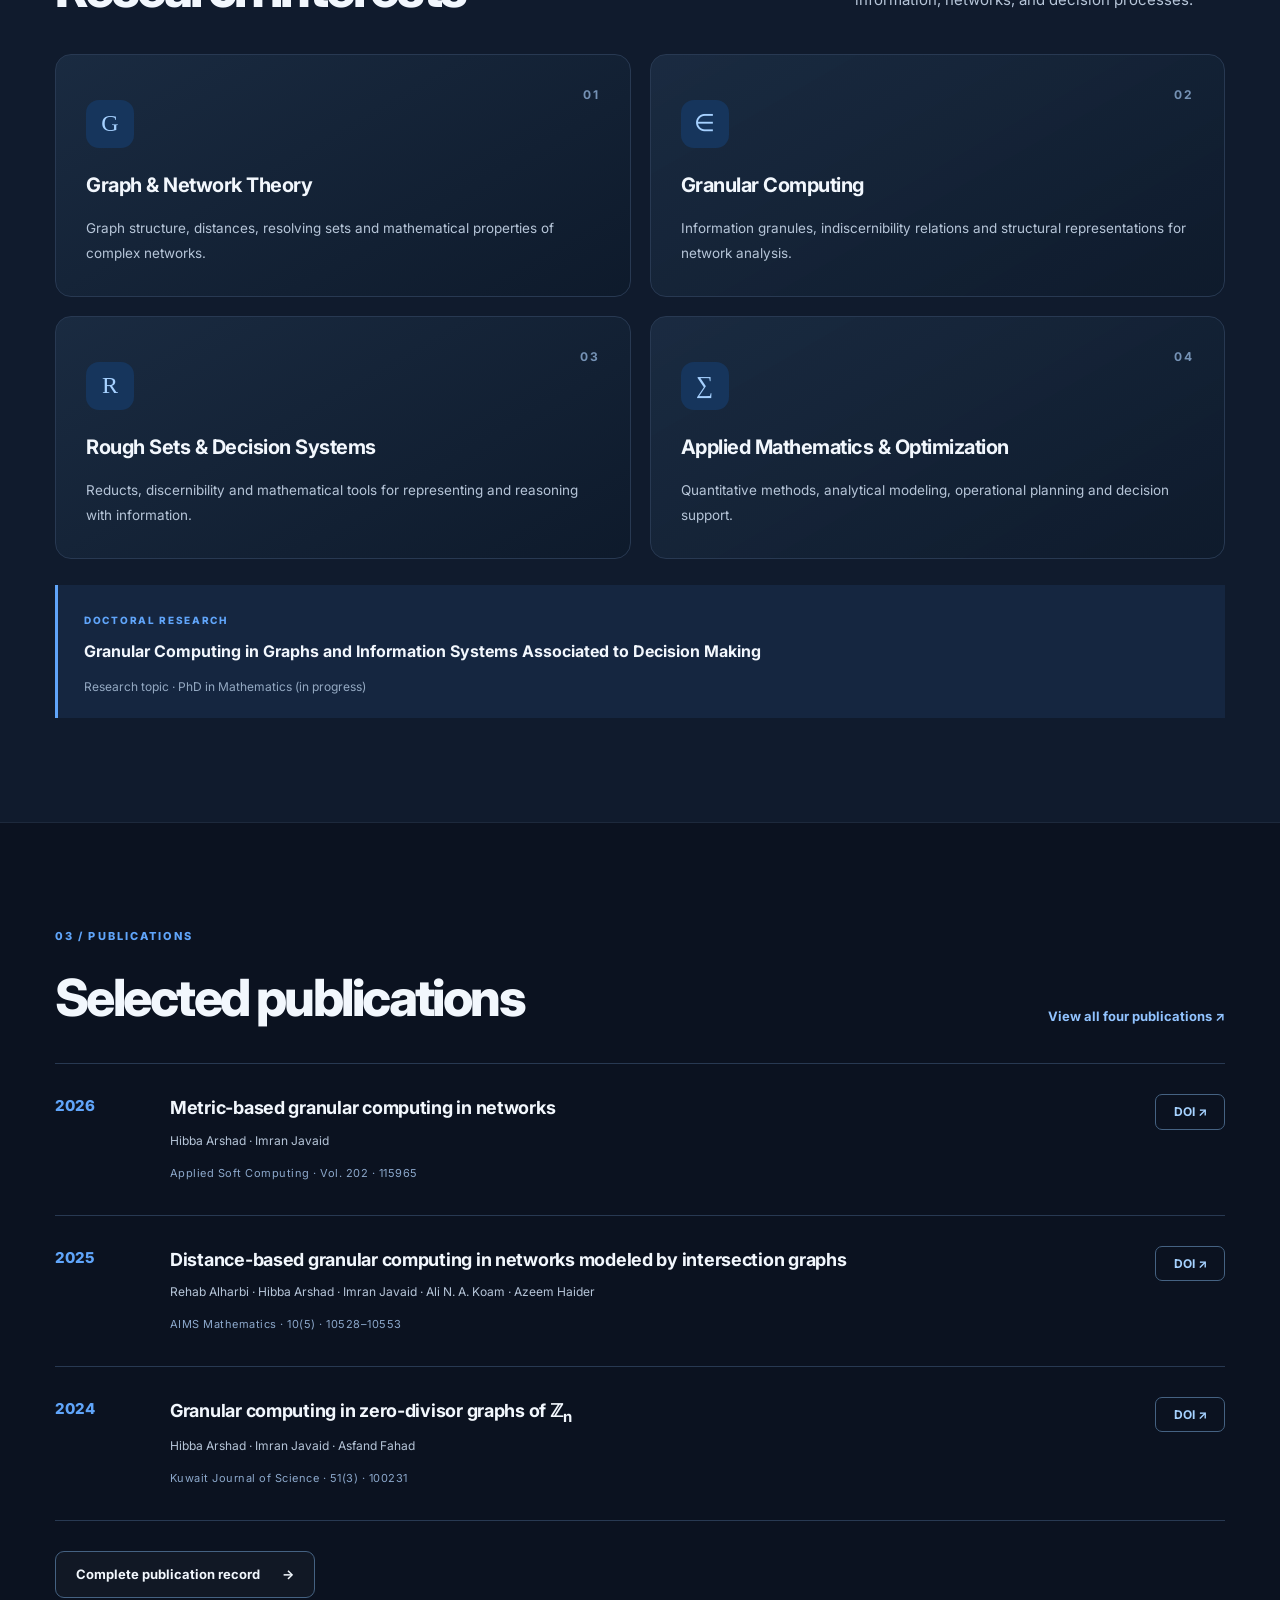
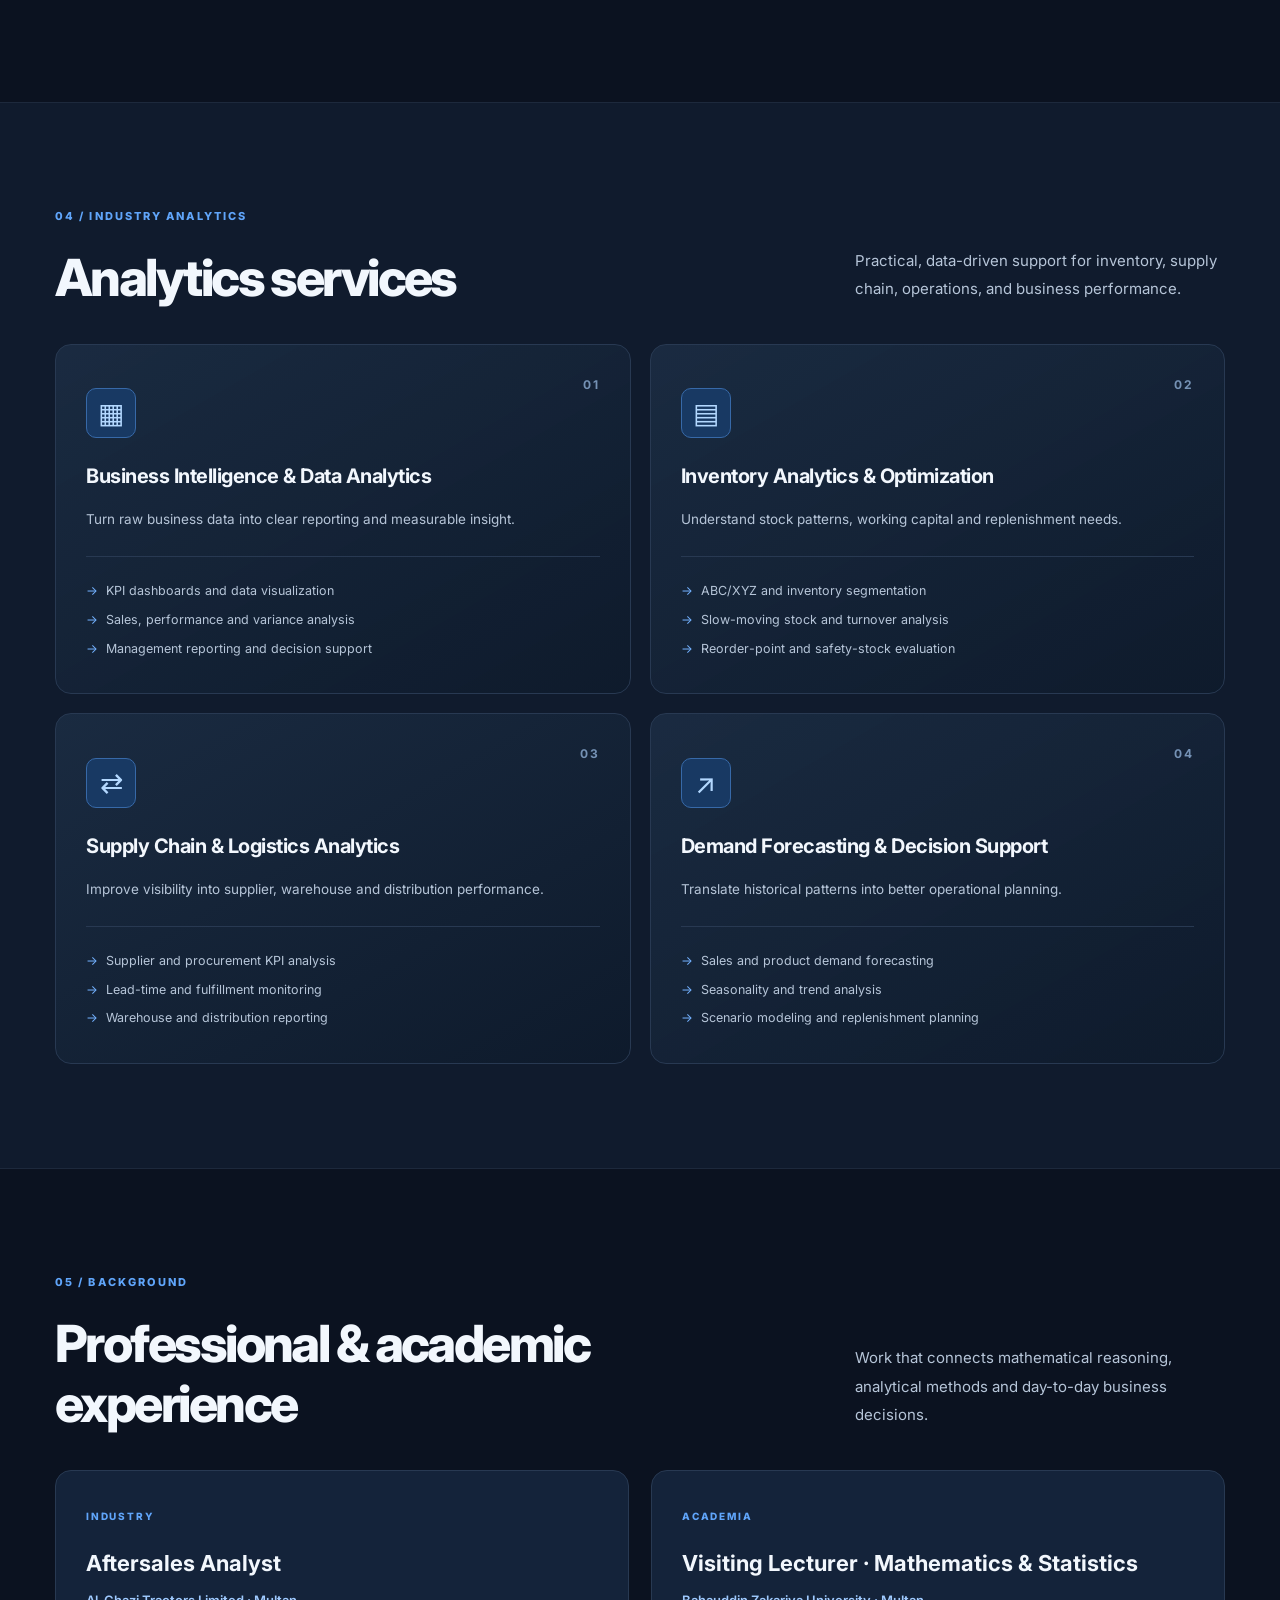
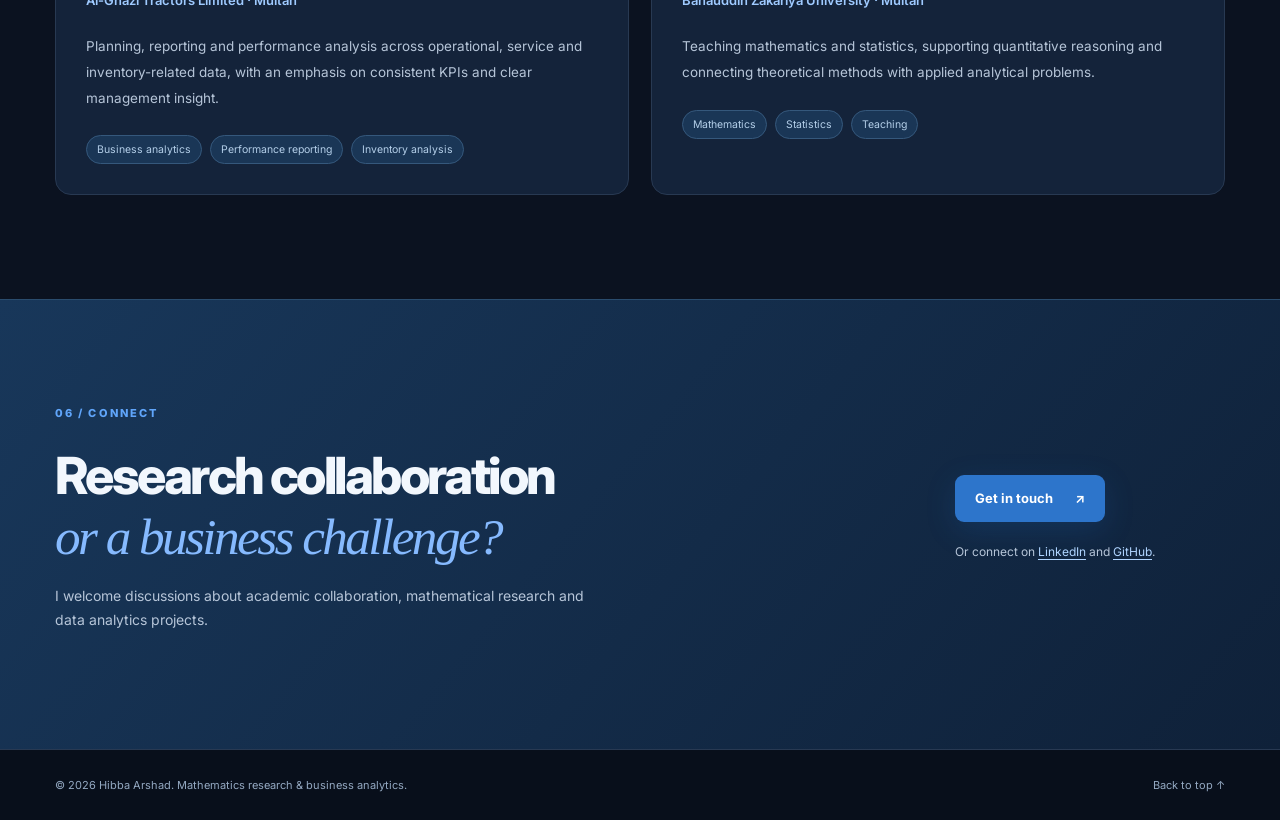
==== commit a3b4b1dd: "Update index.html" ====
--- a/index.html
+++ b/index.html
@@ -68,7 +68,7 @@
         </div>
       </div>
       <div class="hero-visual">
-        <div class="portrait-frame"><img src="Hibba1.jpg" alt="Portrait of Hibba Arshad" width="600" height="600" fetchpriority="high"></div>
+        <div class="portrait-frame"><img src="Hibba2.PNG" alt="Portrait of Hibba Arshad" width="600" height="600" fetchpriority="high"></div>
       </div>
     </div>
     
--- a/style.css
+++ b/style.css
@@ -1,1819 +1,91 @@
-/* =========================================
-   ZJ Logix Style Portfolio
-   Modern, Corporate, Clean Design
-   ========================================= */
+:root{--bg:#0b1220;--surface:#121e30;--surface-2:#0e1727;--line:#283952;--blue:#60a5fa;--blue-strong:#3b82f6;--text:#f2f7fd;--muted:#b6c5d8;--muted-2:#94a9c2;--max:1170px;--shadow:0 22px 70px rgba(0,0,0,.20)}
+*{box-sizing:border-box}html{scroll-behavior:smooth;scroll-padding-top:90px}body{margin:0;background:var(--bg);color:var(--text);font-family:Inter,-apple-system,BlinkMacSystemFont,'Segoe UI',sans-serif;line-height:1.65}a{color:inherit;text-decoration:none}button{font:inherit}img{max-width:100%;display:block}h1,h2,h3,p{margin-top:0}.container{width:min(calc(100% - 48px),var(--max));margin-inline:auto}.skip-link{position:absolute;z-index:9999;top:-100px;left:20px;background:#fff;color:#000;padding:10px}.skip-link:focus{top:8px}:focus-visible{outline:2px solid var(--blue);outline-offset:4px}
+.site-header{position:sticky;z-index:100;top:0;background:rgba(11,18,32,.96);border-bottom:1px solid rgba(154,177,210,.14);backdrop-filter:blur(16px)}.nav-wrap{display:flex;justify-content:space-between;align-items:center;gap:24px;min-height:86px}.brand{display:flex;gap:12px;align-items:center;flex-shrink:0}.brand-monogram{display:grid;place-items:center;width:43px;height:43px;border:1px solid #5794e7;border-radius:12px;background:linear-gradient(145deg,#2e6bb3,#132e56);color:white;font-size:13px;font-weight:800;letter-spacing:.03em}.brand-title{font-size:15px;font-weight:800;letter-spacing:-.02em;line-height:1.24}.brand-title small{display:block;font-weight:500;color:var(--muted-2);font-size:10px;letter-spacing:.07em;text-transform:uppercase;margin-top:4px}.site-nav{display:flex;gap:24px;align-items:center}.site-nav a{font-size:12.5px;font-weight:600;color:var(--muted);white-space:nowrap;transition:color .2s}.site-nav a:hover,.site-nav a[aria-current]{color:#fff}.site-nav .nav-contact{padding:10px 16px;background:#2563ab;border-radius:9px;color:#fff}.menu-toggle{display:none;background:transparent;border:1px solid var(--line);border-radius:8px;padding:10px;width:44px;cursor:pointer}.menu-toggle span{display:block;width:22px;height:2px;background:var(--text);margin:4px auto}
+.hero{position:relative;overflow:hidden;padding:100px 0 40px;background:radial-gradient(ellipse at 80% 30%,rgba(28,85,145,.24),transparent 42%),linear-gradient(155deg,#0c1527,#101d30 70%,#0b1220)}.hero-glow{position:absolute;pointer-events:none;top:-250px;right:-150px;width:600px;height:600px;border:1px solid rgba(96,165,250,.11);border-radius:50%}.hero-grid{display:grid;grid-template-columns:minmax(0,1.3fr) minmax(320px,.75fr);gap:80px;align-items:center}.hero-copy{position:relative;z-index:1}.eyebrow,.section-kicker{font-size:11px;letter-spacing:.19em;font-weight:800;text-transform:uppercase;color:var(--blue)}.eyebrow-line{display:inline-block;width:27px;height:2px;margin-right:10px;background:var(--blue);vertical-align:middle}.hero h1{font-size:clamp(60px,7vw,108px);line-height:1;letter-spacing:-.07em;margin:22px 0 22px;font-weight:800}.hero h1 span{color:var(--blue)}.hero-role{font-size:20px;font-weight:700;margin-bottom:22px;line-height:1.5}.dot{color:var(--blue);margin:0 5px}.hero-intro{font-size:16px;color:var(--muted);max-width:635px;line-height:1.85}.hero-affiliation{font-size:13px;color:var(--muted-2);padding-left:14px;border-left:2px solid var(--blue);margin:24px 0 32px}.hero-affiliation strong{color:#edf5ff;font-weight:600}.hero-actions{display:flex;flex-wrap:wrap;gap:12px;margin-bottom:30px}.btn{min-height:47px;border-radius:9px;display:inline-flex;align-items:center;justify-content:center;gap:22px;padding:12px 20px;font-weight:700;font-size:13px;transition:transform .2s,border-color .2s,background .2s}.btn:hover{transform:translateY(-2px)}.btn-primary{background:#2d75cb;color:#fff;box-shadow:0 8px 30px rgba(31,103,189,.2)}.btn-primary:hover{background:#3989e7}.btn-ghost{border:1px solid #456282;background:rgba(255,255,255,.025)}.btn-ghost:hover{border-color:var(--blue)}.quick-links{display:flex;flex-wrap:wrap;gap:20px}.quick-links a{font-size:12px;color:var(--muted-2);border-bottom:1px solid transparent}.quick-links a:hover{color:var(--blue);border-color:var(--blue)}.hero-visual{position:relative}.portrait-frame{position:relative;border-radius:24px;overflow:hidden;aspect-ratio:4/4.35;border:1px solid rgba(155,189,231,.25);box-shadow:var(--shadow);background:#293748}.portrait-frame:after{content:"";position:absolute;inset:0;pointer-events:none;background:linear-gradient(transparent 69%,rgba(12,25,45,.27))}.portrait-frame img{height:100%;width:100%;object-fit:cover;object-position:50% 20%}.portrait-caption{position:absolute;left:-26px;bottom:35px;background:#142640;border:1px solid #3c5d83;padding:12px 16px;border-radius:10px;font-size:11px;font-weight:600;box-shadow:var(--shadow)}.caption-dot{display:inline-block;background:#78d3b2;width:8px;height:8px;border-radius:50%;margin-right:8px}.hero-facts{margin-top:70px;display:grid;grid-template-columns:repeat(3,1fr);gap:0;border-top:1px solid #2d425d}.hero-facts>div{display:flex;gap:15px;align-items:center;padding:26px 22px;border-right:1px solid #2d425d}.hero-facts>div:first-child{padding-left:0}.hero-facts>div:last-child{border-right:0}.hero-facts strong{font-size:34px;line-height:1;letter-spacing:-.05em;color:var(--blue)}.hero-facts span{font-size:12px;color:var(--muted)}
+.section{padding:104px 0}.section-alt{background:#101b2d;border-top:1px solid rgba(154,177,210,.09);border-bottom:1px solid rgba(154,177,210,.09)}.two-column{display:grid;grid-template-columns:1fr 1.2fr;gap:110px}.section-kicker{margin-bottom:22px}.section h2,.subpage-hero h1{font-size:clamp(35px,4vw,53px);letter-spacing:-.05em;line-height:1.18;font-weight:800}.section h2 em,.subpage-hero h1 em{font-family:'DM Serif Display',Georgia,serif;font-weight:400;color:#86baff}.long-copy p,.section-heading>p{color:var(--muted);font-size:15px;line-height:1.9}.long-copy>p:first-child{color:#e6effc;font-size:17px}.credential-list{margin-top:30px;border-top:1px solid var(--line)}.credential-list>div{display:grid;grid-template-columns:145px 1fr;gap:5px 18px;border-bottom:1px solid var(--line);padding:18px 0}.credential-list span{font-size:11px;color:var(--muted-2);font-weight:600;grid-row:span 2}.credential-list strong{font-size:13px;line-height:1.5}.credential-list small{font-size:12px;color:var(--muted-2);font-weight:400}.section-heading{display:flex;justify-content:space-between;align-items:end;gap:25px;margin-bottom:36px}.section-heading h2{margin-bottom:0}.section-heading>p{max-width:370px;margin-bottom:4px}.card-grid{display:grid;grid-template-columns:repeat(2,minmax(0,1fr));gap:19px}.info-card{min-width:0;padding:30px;border:1px solid var(--line);border-radius:16px;background:linear-gradient(150deg,rgba(33,54,79,.58),rgba(13,26,43,.72));transition:border-color .2s,transform .2s}.info-card:hover{transform:translateY(-3px);border-color:#4d83be}.card-index{display:block;text-align:right;color:#7592b5;font-weight:700;font-size:12px;letter-spacing:.15em}.card-mark{display:grid;place-items:center;width:48px;height:48px;border-radius:13px;background:#16355c;color:#a6d1ff;font-size:24px;font-family:Georgia,serif;margin:-5px 0 21px}.info-card h3{font-size:20px;letter-spacing:-.025em;margin-bottom:14px}.info-card p{font-size:13.5px;line-height:1.85;color:var(--muted);margin:0}.research-note{margin-top:26px;border-left:3px solid var(--blue);background:#152640;padding:20px 26px}.research-note span{font-size:10px;letter-spacing:.17em;color:var(--blue);font-weight:800}.research-note p{font-weight:700;font-size:16px;margin:7px 0}.research-note small{font-size:12px;color:var(--muted-2)}
+.text-link{color:#91c3ff;font-size:13px;font-weight:700;white-space:nowrap}.text-link:hover{text-decoration:underline}.publication-list{border-top:1px solid var(--line)}.pub-row{display:grid;grid-template-columns:95px minmax(0,1fr) 70px;gap:20px;padding:30px 0;border-bottom:1px solid var(--line);align-items:start}.pub-year{color:var(--blue);font-weight:800;font-size:15px}.pub-row h3{font-size:18px;letter-spacing:-.015em;margin-bottom:9px;line-height:1.55}.pub-row p{font-size:12px;color:var(--muted);margin-bottom:7px}.pub-journal{font-size:11px;color:#8ca8cb;letter-spacing:.045em;line-height:1.75}.pub-link{display:inline-block;border:1px solid #456282;border-radius:7px;text-align:center;padding:7px 9px;font-size:12px;font-weight:700;color:#a6d2ff}.pub-link:hover{background:#18375b}.section-footer{margin-top:30px}
+.service-card .service-symbol{display:grid;place-items:center;width:50px;height:50px;border-radius:10px;border:1px solid #3769a8;background:#183963;color:#b3d8ff;font-size:28px;margin:-6px 0 22px}.service-card ul{list-style:none;margin:24px 0 0;padding:20px 0 0;border-top:1px solid var(--line)}.service-card li{font-size:12.5px;color:var(--muted);padding:4px 0 4px 20px;position:relative}.service-card li:before{content:'→';position:absolute;left:0;color:#73b1ff}.experience-grid{display:grid;grid-template-columns:1fr 1fr;gap:22px}.experience-panel{padding:30px;background:#14233a;border:1px solid var(--line);border-radius:16px}.experience-type{font-size:10px;color:var(--blue);font-weight:800;letter-spacing:.18em}.experience-panel h3{font-size:22px;margin:18px 0 6px}.experience-organisation{color:#9fcaff!important;font-weight:600;font-size:13px!important;margin-bottom:22px!important}.experience-panel p{color:var(--muted);font-size:13.5px;line-height:1.9}.tag-row{display:flex;flex-wrap:wrap;gap:8px;margin-top:24px}.tag-row span{padding:5px 10px;background:#1a3656;border:1px solid #35587c;color:#b4cfe9;border-radius:20px;font-size:10.5px}
+.contact-section{background:linear-gradient(130deg,#18375a,#0f2139);border-top:1px solid #2a4c6e}.contact-content{display:flex;justify-content:space-between;align-items:center;gap:35px}.contact-content h2{margin-bottom:17px}.contact-content p:not(.section-kicker){color:var(--muted);font-size:14px;max-width:540px}.contact-actions{min-width:270px}.contact-actions p{font-size:12px!important;margin-top:20px}.contact-actions p a{text-decoration:underline;text-underline-offset:3px;color:#afd4ff}.site-footer{background:#080f1b;border-top:1px solid var(--line);padding:26px 0}.footer-inner{display:flex;justify-content:space-between;align-items:center;gap:16px;color:var(--muted-2);font-size:11px}.footer-inner p{margin:0}.footer-inner a:hover{color:var(--blue)}
+.subpage-hero{padding:75px 0 70px;background:radial-gradient(circle at 75% 20%,rgba(54,129,206,.15),transparent 42%),#111f33;border-bottom:1px solid var(--line)}.subpage-hero h1{margin:16px 0 20px;font-size:clamp(45px,5vw,75px)}.subpage-hero p:not(.section-kicker){font-size:16px;color:var(--muted);max-width:710px;line-height:1.8}.back-link{color:#8cbae9;font-size:12px;font-weight:700;display:inline-block;margin-bottom:45px}.subpage-meta{display:flex;gap:20px;flex-wrap:wrap;margin-top:32px}.subpage-meta span{padding:8px 14px;background:#192d49;border:1px solid #315176;border-radius:8px;font-size:12px;color:var(--muted)}.subpage-meta strong{color:#fff}.year-group{display:grid;grid-template-columns:120px 1fr;gap:45px;padding:25px 0 35px;border-bottom:1px solid var(--line)}.year-group h2{font-size:27px;color:var(--blue);margin:12px 0}.publication-detail{display:grid;grid-template-columns:42px 1fr;gap:18px}.pub-detail-number{font-size:13px;color:#7c9bbd;font-weight:700;padding-top:12px}.publication-detail h3{font-size:22px;line-height:1.4;margin:12px 0}.pub-authors{font-size:13px;color:var(--muted);margin-bottom:16px}.pub-authors strong{color:#eff6ff}.pub-summary{font-size:14px;line-height:1.85;color:var(--muted);max-width:720px}.publication-footnote{padding:34px;background:#152640;border:1px solid var(--line);border-radius:14px;margin-top:40px}.publication-footnote h2{font-size:20px}.publication-footnote p{color:var(--muted);font-size:13px;margin:0}.publication-footnote a{color:#9bceff;text-decoration:underline}
+@media(max-width:1120px){.site-nav{gap:15px}.site-nav a{font-size:11px}.hero-grid{gap:48px}.hero h1{font-size:clamp(50px,7vw,82px)}}
+@media(max-width:900px){.menu-toggle{display:block}.nav-wrap{min-height:76px}.site-nav{display:none;position:absolute;top:76px;left:0;right:0;background:#101d31;border-bottom:1px solid var(--line);padding:16px 24px 24px;box-shadow:0 25px 45px rgba(0,0,0,.25);flex-direction:column;align-items:stretch;gap:0}.site-nav.open{display:flex}.site-nav a{padding:12px 8px;font-size:14px}.site-nav .nav-contact{text-align:center;margin-top:7px}.hero-grid{grid-template-columns:1.2fr .8fr;gap:30px}.portrait-caption{left:0}.hero-role{font-size:16px}.two-column{gap:42px}.section-heading{align-items:start}.contact-content{align-items:start}}
+@media(max-width:680px){.container{width:min(calc(100% - 36px),var(--max))}.hero{padding:56px 0 25px}.hero-grid{grid-template-columns:1fr;gap:38px}.hero h1{font-size:clamp(56px,13vw,84px)}.hero-intro{font-size:14px}.hero-visual{max-width:440px;width:100%;margin:auto}.portrait-frame{aspect-ratio:1.13}.portrait-caption{bottom:13px;left:12px;right:12px;text-align:center}.hero-facts{margin-top:42px;grid-template-columns:1fr}.hero-facts>div{padding:15px 0;border-right:0;border-bottom:1px solid var(--line)}.hero-facts>div:last-child{border:0}.hero-facts strong{min-width:60px;font-size:28px}.section{padding:65px 0}.two-column{grid-template-columns:1fr;gap:18px}.section-heading{display:block}.section-heading>p{margin-top:15px}.section-heading>.text-link{display:inline-block;margin-top:20px}.card-grid,.experience-grid{grid-template-columns:1fr}.info-card{padding:24px}.credential-list>div{grid-template-columns:115px 1fr}.pub-row{grid-template-columns:52px minmax(0,1fr);gap:14px}.pub-row h3{font-size:16px}.pub-link{grid-column:2;justify-self:start;margin-top:5px}.contact-content{display:block}.contact-actions{margin-top:26px;min-width:0}.footer-inner{display:block}.footer-inner a{display:block;margin-top:12px}.year-group{grid-template-columns:1fr;gap:3px}.year-group h2{font-size:22px}.publication-detail{grid-template-columns:30px 1fr;gap:8px}.publication-detail h3{font-size:19px}.subpage-hero{padding:42px 0}.back-link{margin-bottom:35px}}
+@media(max-width:360px){.brand-title{font-size:13px}.brand-title small{font-size:9px}.hero h1{font-size:52px}.hero-actions .btn{width:100%}.quick-links{gap:12px}.credential-list>div{grid-template-columns:1fr}.credential-list span{grid-row:auto}}
+@media(prefers-reduced-motion:reduce){html{scroll-behavior:auto}*,*:before,*:after{transition:none!important}}
 
-/* CSS Reset & Base Styles */
-:root {
-    /* Color Palette inspired by ZJ Logix */
-    --primary: #111827;
-    --secondary: #1f2937;
-    --accent: #3b82f6;
-    --accent-light: #60a5fa;
-    --text-primary: #f9fafb;
-    --text-secondary: #d1d5db;
-    --text-muted: #9ca3af;
-    --card-bg: rgba(255, 255, 255, 0.05);
-    --border-color: rgba(255, 255, 255, 0.1);
-    --success: #10b981;
-    --light-bg: #f9fafb;
-    --dark-bg: #030712;
-    
-    /* Typography */
-    --font-main: 'Inter', -apple-system, BlinkMacSystemFont, 'Segoe UI', Roboto, Oxygen, Ubuntu, sans-serif;
-    
-    /* Spacing */
-    --section-spacing: 100px;
-    --card-spacing: 30px;
-    --border-radius: 12px;
-}
-
-* {
-    margin: 0;
-    padding: 0;
-    box-sizing: border-box;
-}
-
-html {
-    scroll-behavior: smooth;
-}
-
-body {
-    font-family: var(--font-main);
-    line-height: 1.6;
-    color: var(--text-primary);
-    background-color: var(--primary);
-    overflow-x: hidden;
-}
-
-.container {
-    width: 100%;
-    max-width: 1200px;
-    margin: 0 auto;
-    padding: 0 20px;
-}
-
-.section {
-    padding: var(--section-spacing) 0;
-}
-
-.section-dark {
-    background-color: var(--secondary);
-}
-
-.section-contact {
-    background: linear-gradient(135deg, var(--secondary) 0%, var(--primary) 100%);
-}
-
-/* Typography */
-h1, h2, h3, h4, h5, h6 {
-    font-weight: 700;
-    line-height: 1.2;
-    margin-bottom: 1rem;
-}
-
-.hero-title {
-    font-size: 4rem;
-    font-weight: 900;
-    background: linear-gradient(90deg, var(--text-primary), var(--accent-light));
-    -webkit-background-clip: text;
-    -webkit-text-fill-color: transparent;
-    margin-bottom: 0.5rem;
-}
-
-.hero-subtitle {
-    font-size: 1.8rem;
-    color: var(--text-secondary);
-    font-weight: 500;
-    margin-bottom: 1.5rem;
-}
-
-.hero-tagline {
-    font-size: 1.2rem;
-    color: var(--accent);
-    text-transform: uppercase;
-    letter-spacing: 2px;
+/* Hero designation and company */
+.hero-role {
+    display: block;
+    font-size: 1.3rem;
     font-weight: 600;
-    margin-bottom: 1rem;
-}
-
-.hero-description {
-    font-size: 1.3rem;
-    color: var(--text-secondary);
-    max-width: 700px;
-    margin-bottom: 2.5rem;
-}
-
-.text-highlight {
-    color: var(--accent);
-    font-weight: 600;
-}
-
-.section-header {
-    text-align: center;
-    margin-bottom: 60px;
-}
-
-.section-title {
-    font-size: 1rem;
-    text-transform: uppercase;
-    letter-spacing: 3px;
-    color: var(--accent);
-    margin-bottom: 15px;
-}
-
-.section-subtitle {
-    font-size: 2.5rem;
-    color: var(--text-primary);
-    max-width: 800px;
-    margin: 0 auto;
-}
-
-/* Navigation */
-#navbar {
-    position: fixed;
-    top: 0;
-    width: 100%;
-    background-color: rgba(17, 24, 39, 0.95);
-    backdrop-filter: blur(10px);
-    z-index: 1000;
-    padding: 20px 0;
-    border-bottom: 1px solid var(--border-color);
-}
-
-.nav-container {
-    display: flex;
-    justify-content: space-between;
-    align-items: center;
-    max-width: 1200px;
-    margin: 0 auto;
-    padding: 0 20px;
-}
-
-.logo {
-    display: flex;
-    align-items: center;
-    gap: 12px;
-}
-
-.logo-icon {
-    width: 40px;
-    height: 40px;
-    background: linear-gradient(135deg, var(--accent), var(--accent-light));
-    border-radius: 8px;
-    display: flex;
-    align-items: center;
-    justify-content: center;
-    color: white;
-    font-weight: 700;
-    font-size: 1.2rem;
-}
-
-.logo-text {
-    font-size: 1.3rem;
-    font-weight: 700;
-    color: var(--text-primary);
-}
-
-.nav-menu {
-    display: flex;
-    list-style: none;
-    gap: 40px;
-    align-items: center;
-}
-
-.nav-menu a {
-    color: var(--text-secondary);
-    text-decoration: none;
-    font-weight: 500;
-    transition: color 0.3s ease;
-    font-size: 1rem;
-}
-
-.nav-menu a:hover {
-    color: var(--text-primary);
-}
-
-.nav-contact-btn {
-    background-color: var(--accent);
-    color: white !important;
-    padding: 10px 25px;
-    border-radius: 6px;
-    transition: all 0.3s ease;
-}
-
-.nav-contact-btn:hover {
-    background-color: var(--accent-light);
-    transform: translateY(-2px);
-}
-
-.hamburger {
-    display: none;
-    flex-direction: column;
-    cursor: pointer;
-}
-
-.bar {
-    width: 25px;
-    height: 3px;
-    background-color: var(--text-primary);
-    margin: 3px 0;
-    transition: 0.3s;
-}
-
-/* Hero Section */
-.hero {
-    padding: 180px 0 100px;
-    background: linear-gradient(135deg, var(--primary) 0%, var(--secondary) 100%);
-    position: relative;
-    overflow: hidden;
-}
-
-.hero::before {
-    content: '';
-    position: absolute;
-    top: 0;
-    right: 0;
-    width: 50%;
-    height: 100%;
-    background: radial-gradient(circle at 70% 50%, rgba(59, 130, 246, 0.1) 0%, transparent 70%);
-    z-index: 0;
-}
-
-.hero-container {
-    position: relative;
-    z-index: 1;
-    max-width: 1200px;
-    margin: 0 auto;
-    padding: 0 20px;
-}
-
-.hero-content {
-    max-width: 700px;
-    margin-bottom: 80px;
-}
-
-.hero-buttons {
-    display: flex;
-    gap: 20px;
-    flex-wrap: wrap;
-}
-
-.hero-stats {
-    display: grid;
-    grid-template-columns: repeat(auto-fit, minmax(200px, 1fr));
-    gap: 30px;
-    margin-top: 60px;
-    padding-top: 60px;
-    border-top: 1px solid var(--border-color);
-}
-
-.stat-card {
-    text-align: center;
-    padding: 30px 20px;
-    background-color: var(--card-bg);
-    border-radius: var(--border-radius);
-    border: 1px solid var(--border-color);
-    transition: transform 0.3s ease, border-color 0.3s ease;
-}
-
-.stat-card:hover {
-    transform: translateY(-5px);
-    border-color: var(--accent);
-}
-
-.stat-number {
-    font-size: 3rem;
-    font-weight: 800;
-    color: var(--accent);
-    margin-bottom: 10px;
-}
-
-.stat-text {
-    color: var(--text-secondary);
-    font-size: 1rem;
-}
-
-/* Buttons */
-.btn {
-    display: inline-flex;
-    align-items: center;
-    justify-content: center;
-    gap: 10px;
-    padding: 15px 35px;
-    border-radius: 8px;
-    font-weight: 600;
-    font-size: 1rem;
-    text-decoration: none;
-    transition: all 0.3s ease;
-    border: none;
-    cursor: pointer;
-}
-
-.btn-primary {
-    background: linear-gradient(135deg, var(--accent), var(--accent-light));
-    color: white;
-    box-shadow: 0 4px 15px rgba(59, 130, 246, 0.3);
-}
-
-.btn-primary:hover {
-    transform: translateY(-3px);
-    box-shadow: 0 8px 25px rgba(59, 130, 246, 0.4);
-}
-
-.btn-outline {
-    background: transparent;
-    color: var(--text-primary);
-    border: 2px solid var(--border-color);
-}
-
-.btn-outline:hover {
-    border-color: var(--accent);
-    color: var(--accent);
-    transform: translateY(-3px);
-}
-
-.btn-block {
-    width: 100%;
-}
-
-/* About Section */
-.about-content {
-    display: grid;
-    grid-template-columns: 1fr 1fr;
-    gap: 60px;
-    align-items: center;
-}
-
-.about-text p {
-    font-size: 1.2rem;
-    color: var(--text-secondary);
-    margin-bottom: 40px;
-    line-height: 1.8;
-}
-
-.about-highlights {
-    display: flex;
-    flex-direction: column;
-    gap: 30px;
-}
-
-.highlight {
-    display: flex;
-    gap: 20px;
-    align-items: flex-start;
-}
-
-.highlight i {
-    font-size: 1.8rem;
-    color: var(--accent);
-    margin-top: 5px;
-}
-
-.highlight h4 {
-    font-size: 1.2rem;
-    color: var(--text-primary);
+    color: #60a5fa;
     margin-bottom: 5px;
 }
 
-.highlight p {
-    font-size: 1rem;
-    color: var(--text-muted);
-    margin-bottom: 0;
-}
-
-.about-image {
-    display: flex;
-    justify-content: center;
-}
-
-.image-placeholder {
-    width: 300px;
-    height: 300px;
-    border-radius: 20px;
-    background: linear-gradient(135deg, var(--card-bg), transparent);
-    border: 2px solid var(--border-color);
-    display: flex;
-    align-items: center;
-    justify-content: center;
-    font-size: 6rem;
-    color: var(--accent);
-}
-
-/* Service Features List */
-.service-features {
-    list-style: none;
-    margin-top: 20px;
-    padding-top: 20px;
-    border-top: 1px solid var(--border-color);
-}
-
-.service-features li {
-    color: var(--text-secondary);
-    margin-bottom: 12px;
-    padding-left: 24px;
-    position: relative;
-    line-height: 1.6;
-    font-size: 0.95rem;
-}
-
-.service-features li:before {
-    content: "✓";
-    color: var(--accent);
-    font-weight: bold;
-    position: absolute;
-    left: 0;
-}
-/* Timeline */
-.timeline {
-    max-width: 800px;
-    margin: 0 auto;
-}
-
-.timeline-item {
-    display: grid;
-    grid-template-columns: 150px 1fr;
-    gap: 40px;
-    margin-bottom: 60px;
-    padding-bottom: 60px;
-    border-bottom: 1px solid var(--border-color);
-}
-
-.timeline-item:last-child {
-    border-bottom: none;
-    margin-bottom: 0;
-    padding-bottom: 0;
-}
-
-.timeline-date {
-    font-weight: 600;
-    color: var(--accent);
-    font-size: 1.1rem;
-}
-
-.timeline-title {
-    font-size: 1.5rem;
-    color: var(--text-primary);
-    margin-bottom: 5px;
-}
-
-.timeline-company {
-    color: var(--accent-light);
-    font-weight: 500;
+.hero-company {
+    display: block;
+    font-size: 1.05rem;
+    font-weight: 400;
+    color: #cbd5e1;
+    margin-top: 0;
     margin-bottom: 20px;
 }
 
-.timeline-list {
-    list-style: none;
-}
-
-.timeline-list li {
-    color: var(--text-secondary);
-    margin-bottom: 10px;
-    padding-left: 20px;
-    position: relative;
-}
-
-.timeline-list li::before {
-    content: "▸";
-    color: var(--accent);
-    position: absolute;
-    left: 0;
-}
-
-/* Testimonials */
-.testimonials-grid {
-    display: grid;
-    grid-template-columns: repeat(auto-fit, minmax(300px, 1fr));
-    gap: 30px;
-}
-
-.testimonial-card {
-    background-color: var(--card-bg);
-    border-radius: var(--border-radius);
-    border: 1px solid var(--border-color);
-    padding: 40px;
-    transition: all 0.3s ease;
-}
-
-.testimonial-card:hover {
-    border-color: var(--accent);
-    transform: translateY(-5px);
-}
-
-.testimonial-rating {
-    color: #fbbf24;
-    margin-bottom: 25px;
-    font-size: 1.2rem;
-}
-
-.testimonial-text {
-    font-size: 1.1rem;
-    color: var(--text-secondary);
-    font-style: italic;
-    line-height: 1.7;
-    margin-bottom: 25px;
-}
-
-.testimonial-author h4 {
-    color: var(--text-primary);
-    font-size: 1.1rem;
-    margin-bottom: 5px;
-}
-
-.testimonial-author p {
-    color: var(--text-muted);
-    font-size: 0.9rem;
-}
-
-/* Contact Section */
-.contact-container {
-    display: grid;
-    grid-template-columns: 1fr 1fr;
-    gap: 80px;
-    align-items: start;
-}
-
-.contact-details {
-    margin: 40px 0;
-}
-
-.contact-item {
+/* Academic Qualification with Icon */
+.hero-education {
     display: flex;
-    gap: 20px;
-    align-items: center;
-    margin-bottom: 30px;
-}
-
-.contact-item i {
-    width: 50px;
-    height: 50px;
-    background-color: var(--card-bg);
-    border-radius: 10px;
-    display: flex;
-    align-items: center;
-    justify-content: center;
-    font-size: 1.2rem;
-    color: var(--accent);
-}
-
-.contact-item h4 {
-    font-size: 1rem;
-    color: var(--text-muted);
-    margin-bottom: 5px;
-}
-
-.contact-item p {
-    font-size: 1.1rem;
-    color: var(--text-primary);
-}
-
-.social-links {
-    display: flex;
-    gap: 15px;
-}
-
-.social-link {
-    width: 50px;
-    height: 50px;
-    background-color: var(--card-bg);
-    border-radius: 10px;
-    display: flex;
-    align-items: center;
-    justify-content: center;
-    color: var(--text-primary);
-    font-size: 1.3rem;
-    transition: all 0.3s ease;
-    text-decoration: none;
-}
-
-.social-link:hover {
-    background-color: var(--accent);
-    color: white;
-    transform: translateY(-3px);
-}
-
-.contact-form h3 {
-    font-size: 1.5rem;
-    color: var(--text-primary);
-    margin-bottom: 30px;
-}
-
-.form-group {
-    margin-bottom: 25px;
-}
-
-.form-group input,
-.form-group textarea {
-    width: 100%;
-    padding: 15px 20px;
-    background-color: var(--card-bg);
-    border: 1px solid var(--border-color);
-    border-radius: 8px;
-    color: var(--text-primary);
-    font-family: var(--font-main);
-    font-size: 1rem;
-    transition: border-color 0.3s ease;
-}
-
-.form-group input:focus,
-.form-group textarea:focus {
-    outline: none;
-    border-color: var(--accent);
-}
-
-.form-group textarea {
-    resize: vertical;
-    min-height: 150px;
-}
-
-/* Footer */
-.footer {
-    padding: 60px 0;
-    background-color: var(--dark-bg);
-    border-top: 1px solid var(--border-color);
-}
-
-.footer-content {
-    text-align: center;
-}
-
-.footer-logo {
-    display: flex;
-    justify-content: center;
-    align-items: center;
+    align-items: flex-start;
     gap: 12px;
+    margin-top: 20px;
     margin-bottom: 20px;
 }
 
-.footer-tagline {
-    color: var(--text-secondary);
-    font-size: 1.1rem;
-    margin-bottom: 15px;
+.education-icon {
+    color: #60a5fa;
+    font-size: 1.5rem;
+    margin-top: 2px;
 }
 
-.footer-copyright {
-    color: var(--text-muted);
-    font-size: 0.9rem;
+.hero-affiliation {
+    font-size: 1.1rem;
+    font-weight: 600;
+    color: #60a5fa;
+    margin: 0 0 4px;
 }
 
-/* Responsive Design */
-@media (max-width: 1024px) {
-    .hero-title {
-        font-size: 3rem;
-    }
-    
-    .section-subtitle {
-        font-size: 2rem;
-    }
-    
-    .about-content {
-        grid-template-columns: 1fr;
-        gap: 40px;
-    }
+.hero-affiliation strong {
+    color: #e5e7eb;
+    font-weight: 500;
 }
 
-@media (max-width: 768px) {
-    .nav-menu {
-        position: fixed;
-        top: 80px;
-        right: -100%;
-        flex-direction: column;
-        background-color: var(--primary);
-        width: 100%;
-        text-align: center;
-        transition: 0.3s;
-        padding: 20px 0;
-        gap: 0;
-        box-shadow: 0 10px 15px rgba(0, 0, 0, 0.1);
-    }
-    
-    .nav-menu.active {
-        right: 0;
-    }
-    
-    .nav-menu li {
-        margin: 15px 0;
-    }
-    
-    .hamburger {
-        display: flex;
-    }
-    
-    .hero {
-        padding: 150px 0 80px;
-    }
-    
-    .hero-title {
-        font-size: 2.5rem;
-    }
-    
-    .hero-subtitle {
-        font-size: 1.5rem;
-    }
-    
-    .hero-buttons {
-        flex-direction: column;
-    }
-    
-    .hero-stats {
-        grid-template-columns: 1fr 1fr;
-    }
-    
-    .timeline-item {
-        grid-template-columns: 1fr;
-        gap: 20px;
-    }
-    
-    .contact-container {
-        grid-template-columns: 1fr;
-        gap: 50px;
-    }
-    
-    .section {
-        padding: 70px 0;
-    }
-}
-
-@media (max-width: 480px) {
-    .hero-title {
-        font-size: 2rem;
-    }
-    
-    .hero-subtitle {
-        font-size: 1.2rem;
-    }
-    
-    .hero-stats {
-        grid-template-columns: 1fr;
-    }
-    
-    .stat-number {
-        font-size: 2.5rem;
-    }
-    
-    .services-grid {
-        grid-template-columns: 1fr;
-    }
-    
-    .testimonials-grid {
-        grid-template-columns: 1fr;
-    }
-}
-/* Services Section - ZJ Logix Style */
-.services-grid {
-    display: grid;
-    grid-template-columns: repeat(auto-fit, minmax(280px, 1fr));
-    gap: 30px;
-    margin-top: 50px;
-}
-
-.service-card {
-    background: var(--card-bg);
-    border: 1px solid var(--border-color);
-    border-radius: 12px;
-    padding: 40px 30px;
-    transition: all 0.3s ease;
-    height: 100%;
-}
-
-.service-card:hover {
-    transform: translateY(-10px);
-    border-color: var(--accent);
-    box-shadow: 0 20px 40px rgba(0, 0, 0, 0.15);
-}
-
-.service-icon {
-    width: 60px;
-    height: 60px;
-    background: linear-gradient(135deg, var(--accent), var(--accent-light));
-    border-radius: 10px;
-    display: flex;
-    align-items: center;
-    justify-content: center;
-    color: white;
-    font-size: 1.5rem;
-    margin-bottom: 25px;
-}
-
-.service-title {
-    font-size: 1.5rem;
-    color: var(--text-primary);
-    margin-bottom: 15px;
-}
-
-.service-tagline {
-    color: var(--accent-light);
-    font-size: 1.1rem;
-    margin-bottom: 25px;
-    font-weight: 500;
-    line-height: 1.5;
-    padding-bottom: 20px;
-    border-bottom: 1px solid var(--border-color);
-}
-
-.service-features {
-    list-style: none;
-    padding: 0;
+.hero-university {
+    font-size: 1rem;
+    color: #cbd5e1;
     margin: 0;
 }
 
-.service-features li {
-    color: var(--text-secondary);
-    margin-bottom: 15px;
-    padding-left: 25px;
-    position: relative;
-    line-height: 1.6;
+/* ====================================
+   HERO PHOTO - SMALLER SIZE
+   ==================================== */
+
+.hero-visual {
+    width: 100%;
+    max-width: 360px;
+    margin-left: auto;
+    margin-right: auto;
 }
 
-.service-features li:before {
-    content: "•";
-    color: var(--accent);
-    font-size: 1.5rem;
-    position: absolute;
-    left: 0;
-    top: -3px;
+/* Remove text badge from photo */
+.portrait-caption {
+    display: none !important;
 }
 
-/* Experience Section */
-.experience-grid {
-    display: grid;
-    grid-template-columns: repeat(auto-fit, minmax(300px, 1fr));
-    gap: 30px;
-}
-
-.experience-card {
-    position: relative;
-    background: var(--card-bg);
-    border: 1px solid var(--border-color);
-    border-radius: 12px;
-    padding: 65px 30px 35px;
-}
-
-.exp-header {
-    display: flex;
-    justify-content: space-between;
-    margin-bottom: 15px;
-}
-
-.exp-date {
-    color: var(--accent);
-    font-weight: 600;
-}
-
-.exp-company {
-    color: var(--text-primary);
-    font-weight: 600;
-}
-
-.exp-title {
-    font-size: 1.4rem;
-    color: var(--text-primary);
-    margin-bottom: 5px;
-}
-
-.exp-location {
-    color: var(--text-muted);
-    margin-bottom: 20px;
-    font-size: 0.95rem;
-}
-
-.exp-achievements {
-    list-style: none;
-    padding: 0;
-    margin: 0;
-}
-
-.exp-achievements li {
-    color: var(--text-secondary);
-    margin-bottom: 12px;
-    padding-left: 20px;
-    position: relative;
-}
-
-.exp-achievements li:before {
-    content: "▸";
-    color: var(--accent);
-    position: absolute;
-    left: 0;
-}
-
-/* Testimonials */
-.testimonials-grid {
-    display: grid;
-    grid-template-columns: repeat(auto-fit, minmax(300px, 1fr));
-    gap: 30px;
-}
-
-.testimonial-card {
-    background: var(--card-bg);
-    border: 1px solid var(--border-color);
-    border-radius: 12px;
-    padding: 40px 35px;
-}
-
-.testimonial-rating {
-    color: #fbbf24;
-    margin-bottom: 25px;
-    font-size: 1.2rem;
-}
-
-.testimonial-text {
-    color: var(--text-secondary);
-    font-style: italic;
-    line-height: 1.7;
-    margin-bottom: 25px;
-    font-size: 1.1rem;
-}
-
-.testimonial-author h4 {
-    color: var(--text-primary);
-    margin-bottom: 5px;
-}
-
-.testimonial-author p {
-    color: var(--text-muted);
-    font-size: 0.9rem;
-}
-
-/* Stats Grid */
-.stats-grid {
-    display: grid;
-    grid-template-columns: repeat(auto-fit, minmax(150px, 1fr));
-    gap: 30px;
-    text-align: center;
-}
-
-.stat-item {
-    padding: 30px 20px;
-}
-
-.stat-big {
-    font-size: 3rem;
-    color: var(--accent);
-    font-weight: 800;
-    margin-bottom: 10px;
-}
-
-.stat-label {
-    color: var(--text-secondary);
-    font-size: 0.95rem;
-}
-
-/* FAQ */
-.faq-grid {
-    display: grid;
-    grid-template-columns: repeat(auto-fit, minmax(300px, 1fr));
-    gap: 30px;
-}
-
-.faq-item {
-    background: var(--card-bg);
-    border: 1px solid var(--border-color);
-    border-radius: 12px;
-    padding: 30px;
-}
-
-
-.faq-question {
-    display: block;
-    width: 100%;
-    background: transparent;
-    border: none;
-    text-align: left;
-    font-family: inherit;
-    font-size: 1.2rem;
-    font-weight: 700;
-    color: var(--text-primary);
-    cursor: pointer;
-    margin-bottom: 15px;
-}
-
-.faq-question:hover {
-    color: var(--accent-light);
-}
-
-.faq-answer {
-    display: none;
-    color: var(--text-secondary);
-    line-height: 1.7;
-}
-
-.faq-item.active .faq-answer {
-    display: block;
-}
-
-/* Contact Grid */
-.contact-grid {
-    display: grid;
-    grid-template-columns: 1fr 1fr;
-    gap: 60px;
-}
-
-.contact-item {
-    display: flex;
-    gap: 20px;
-    margin-bottom: 30px;
-    align-items: center;
-}
-
-.contact-item i {
-    width: 50px;
-    height: 50px;
-    background: var(--card-bg);
-    border-radius: 10px;
-    display: flex;
-    align-items: center;
-    justify-content: center;
-    color: var(--accent);
-    font-size: 1.2rem;
-}
-
-.contact-social {
-    display: flex;
-    gap: 15px;
-    margin-top: 30px;
-}
-
-.social-link {
-    width: 50px;
-    height: 50px;
-    background: var(--card-bg);
-    border-radius: 10px;
-    display: flex;
-    align-items: center;
-    justify-content: center;
-    color: var(--text-primary);
-    font-size: 1.3rem;
-    transition: all 0.3s ease;
-    text-decoration: none;
-}
-
-.social-link:hover {
-    background: var(--accent);
-    color: white;
-    transform: translateY(-3px);
-}
-
-/* Responsive */
-@media (max-width: 768px) {
-    .contact-grid {
-        grid-template-columns: 1fr;
-        gap: 40px;
-    }
-    
-    .services-grid,
-    .testimonials-grid,
-    .faq-grid {
-        grid-template-columns: 1fr;
-    }
-    
-    .stats-grid {
-        grid-template-columns: repeat(2, 1fr);
-    }
-}/* =========================================
-   Modern About Section Styles
-   Fresh, Interactive, Professional Design
-   ========================================= */
-
-/* About Modern Container */
-.about-modern {
-    background: linear-gradient(135deg, #0f172a 0%, #1e293b 50%, #0f172a 100%);
-    position: relative;
-    overflow: hidden;
-}
-
-.about-modern::before {
-    content: '';
-    position: absolute;
-    top: 0;
-    left: 0;
-    right: 0;
-    height: 1px;
-    background: linear-gradient(90deg, transparent, #3b82f6, transparent);
-}
-
-/* Header Styling */
-.about-header {
-    text-align: center;
-    max-width: 800px;
-    margin: 0 auto 60px;
-}
-
-.section-tagline {
-    display: inline-flex;
-    align-items: center;
-    gap: 15px;
-    margin-bottom: 20px;
-}
-
-.tagline-text {
-    font-size: 0.9rem;
-    text-transform: uppercase;
-    letter-spacing: 3px;
-    color: #3b82f6;
-    font-weight: 600;
-}
-
-.tagline-line {
-    width: 40px;
-    height: 2px;
-    background: #3b82f6;
-}
-
-.section-title-main {
-    font-size: 3.2rem;
-    background: linear-gradient(90deg, #ffffff, #c3cfe2);
-    -webkit-background-clip: text;
-    -webkit-text-fill-color: transparent;
-    margin-bottom: 25px;
-    line-height: 1.2;
-}
-
-.section-intro {
-    font-size: 1.3rem;
-    color: #94a3b8;
-    line-height: 1.7;
-    max-width: 700px;
-    margin: 0 auto;
-}
-
-/* Content Layout */
-.about-content-modern {
-    display: grid;
-    grid-template-columns: 1fr 1.5fr;
-    gap: 60px;
-    align-items: start;
-}
-
-/* Profile Card */
-.profile-card {
-    background: rgba(255, 255, 255, 0.03);
-    backdrop-filter: blur(10px);
-    border: 1px solid rgba(255, 255, 255, 0.1);
-    border-radius: 24px;
-    padding: 40px;
-    box-shadow: 0 20px 40px rgba(0, 0, 0, 0.2);
-    transition: transform 0.3s ease;
-}
-
-.profile-card:hover {
-    transform: translateY(-5px);
-}
-
-.profile-visual {
-    text-align: center;
-    margin-bottom: 40px;
-}
-
-.image-container {
-    position: relative;
-    width: 200px;
-    height: 200px;
-    margin: 0 auto 30px;
-}
-
-.profile-icon {
-    /* This will be replaced by the actual photo */
-    display: none;
-}
-/* Profile photo loading optimization */
-.profile-photo-real {
-    display: block;
-    width: 100%;
-    height: 100%;
-    object-fit: cover;
-    object-position: center 35%;
-    border-radius: 50%;
-    border: 4px solid #3b82f6;
-    transition: transform 0.4s ease,
-                box-shadow 0.4s ease;
-}
-
-.profile-photo-real:hover {
-    transform: scale(1.03);
-    box-shadow: 0 0 25px rgba(59, 130, 246, 0.4);
-}
-
-.image-ring {
-    position: absolute;
-    border-radius: 50%;
-    border: 2px solid;
-    animation: pulse-ring 3s infinite;
-}
-
-.ring-1 {
-    top: -10px;
-    left: -10px;
-    right: -10px;
-    bottom: -10px;
-    border-color: #3b82f6;
-    animation-delay: 0s;
-}
-
-.ring-2 {
-    top: -20px;
-    left: -20px;
-    right: -20px;
-    bottom: -20px;
-    border-color: #8b5cf6;
-    animation-delay: 0.5s;
-}
-
-.ring-3 {
-    top: -30px;
-    left: -30px;
-    right: -30px;
-    bottom: -30px;
-    border-color: #10b981;
-    animation-delay: 1s;
-}
-
-@keyframes pulse-ring {
-    0% {
-        transform: scale(0.95);
-        opacity: 0.7;
-    }
-    50% {
-        transform: scale(1);
-        opacity: 0.3;
-    }
-    100% {
-        transform: scale(0.95);
-        opacity: 0.7;
+/* Smaller photo on mobile */
+@media (max-width: 680px) {
+    .hero-visual {
+        width: 100%;
+        max-width: 280px;
+        margin-left: auto;
+        margin-right: auto;
     }
 }
-
-.profile-badge {
-    display: inline-flex;
-    align-items: center;
-    gap: 10px;
-    background: linear-gradient(90deg, #3b82f6, #8b5cf6);
-    color: white;
-    padding: 10px 20px;
-    border-radius: 30px;
-    font-weight: 500;
-    margin-top: 20px;
-}
-
-/* Profile Stats */
-.profile-stats {
-    display: flex;
-    justify-content: center;
-    gap: 40px;
-    margin-top: 40px;
-}
-
-.stat-circle {
-    text-align: center;
-}
-
-.circle-progress {
-    position: relative;
-    width: 80px;
-    height: 80px;
-    margin: 0 auto 15px;
-}
-
-.progress-ring-circle {
-    stroke: #3b82f6;
-    stroke-linecap: round;
-    transform: rotate(-90deg);
-    transform-origin: 50% 50%;
-    stroke-dasharray: 219.8;
-    stroke-dashoffset: 219.8;
-    transition: stroke-dashoffset 1.5s ease;
-}
-
-.progress-value {
-    position: absolute;
-    top: 50%;
-    left: 50%;
-    transform: translate(-50%, -50%);
-    font-size: 1.2rem;
-    font-weight: 700;
-    color: #ffffff;
-}
-
-.stat-label {
-    font-size: 0.9rem;
-    color: #94a3b8;
-}
-
-/* Profile Info */
-.profile-info {
-    text-align: center;
-}
-
-.profile-name {
-    font-size: 1.8rem;
-    color: #ffffff;
-    margin-bottom: 5px;
-}
-
-.profile-title {
-    color: #3b82f6;
-    font-weight: 600;
-    margin-bottom: 5px;
-}
-
-.profile-company {
-    color: #94a3b8;
-    margin-bottom: 25px;
-}
-
-.contact-mini {
-    display: flex;
-    flex-direction: column;
-    gap: 15px;
-}
-
-.contact-link {
-    display: flex;
-    align-items: center;
-    gap: 12px;
-    color: #c3cfe2;
-    text-decoration: none;
-    transition: color 0.3s ease;
-    font-size: 0.95rem;
-}
-
-.contact-link:hover {
-    color: #3b82f6;
-}
-
-.contact-link i {
-    font-size: 1.1rem;
-}
-
-/* Tabs Styling */
-.about-tabs {
-    background: rgba(255, 255, 255, 0.03);
-    backdrop-filter: blur(10px);
-    border: 1px solid rgba(255, 255, 255, 0.1);
-    border-radius: 24px;
-    overflow: hidden;
-    margin-bottom: 30px;
-}
-
-.tabs-header {
-    display: flex;
-    background: rgba(15, 23, 42, 0.8);
-    border-bottom: 1px solid rgba(255, 255, 255, 0.1);
-}
-
-.tab-btn {
-    flex: 1;
-    padding: 20px;
-    background: none;
-    border: none;
-    color: #94a3b8;
-    font-size: 1rem;
-    font-weight: 600;
-    cursor: pointer;
-    transition: all 0.3s ease;
-    position: relative;
-}
-
-.tab-btn:hover {
-    color: #ffffff;
-    background: rgba(59, 130, 246, 0.1);
-}
-
-.tab-btn.active {
-    color: #3b82f6;
-    background: rgba(59, 130, 246, 0.05);
-}
-
-.tab-btn.active::after {
-    content: '';
-    position: absolute;
-    bottom: 0;
-    left: 0;
-    right: 0;
-    height: 3px;
-    background: #3b82f6;
-}
-
-.tabs-content {
-    padding: 40px;
-}
-
-.tab-pane {
-    display: none;
-}
-
-.tab-pane.active {
-    display: block;
-    animation: fadeIn 0.5s ease;
-}
-
-@keyframes fadeIn {
-    from { opacity: 0; transform: translateY(10px); }
-    to { opacity: 1; transform: translateY(0); }
-}
-
-/* Tab Content */
-.lead-text {
-    font-size: 1.2rem;
-    color: #c3cfe2;
-    line-height: 1.7;
-    margin-bottom: 30px;
-}
-
-.highlight-box {
-    display: flex;
-    gap: 20px;
-    background: rgba(59, 130, 246, 0.1);
-    border: 1px solid rgba(59, 130, 246, 0.2);
-    border-radius: 16px;
-    padding: 25px;
-    margin-bottom: 30px;
-}
-
-.highlight-icon {
-    width: 50px;
-    height: 50px;
-    background: linear-gradient(135deg, #3b82f6, #8b5cf6);
-    border-radius: 12px;
-    display: flex;
-    align-items: center;
-    justify-content: center;
-    color: white;
-    font-size: 1.5rem;
-    flex-shrink: 0;
-}
-
-.highlight-content h4 {
-    color: #ffffff;
-    margin-bottom: 10px;
-    font-size: 1.2rem;
-}
-
-.highlight-content p {
-    color: #94a3b8;
-    line-height: 1.6;
-}
-
-.stats-grid-mini {
-    display: grid;
-    grid-template-columns: repeat(3, 1fr);
-    gap: 20px;
-    margin-top: 30px;
-}
-
-.mini-stat {
-    text-align: center;
-    padding: 20px;
-    background: rgba(255, 255, 255, 0.03);
-    border-radius: 12px;
-    border: 1px solid rgba(255, 255, 255, 0.1);
-}
-
-.mini-value {
-    display: block;
-    font-size: 2rem;
-    font-weight: 700;
-    color: #3b82f6;
-    margin-bottom: 5px;
-}
-
-.mini-label {
-    font-size: 0.85rem;
-    color: #94a3b8;
-}
-
-/* Expertise Grid */
-.expertise-grid {
-    display: grid;
-    gap: 25px;
-}
-
-.expertise-item {
-    padding: 25px;
-    background: rgba(255, 255, 255, 0.03);
-    border-radius: 16px;
-    border: 1px solid rgba(255, 255, 255, 0.1);
-    transition: transform 0.3s ease;
-}
-
-.expertise-item:hover {
-    transform: translateY(-5px);
-    border-color: rgba(59, 130, 246, 0.3);
-}
-
-.expertise-header {
-    display: flex;
-    align-items: center;
-    gap: 15px;
-    margin-bottom: 15px;
-}
-
-.expertise-icon {
-    width: 50px;
-    height: 50px;
-    background: linear-gradient(135deg, #3b82f6, #8b5cf6);
-    border-radius: 12px;
-    display: flex;
-    align-items: center;
-    justify-content: center;
-    color: white;
-    font-size: 1.3rem;
-}
-
-.expertise-item h4 {
-    color: #ffffff;
-    margin: 0;
-    font-size: 1.2rem;
-}
-
-.expertise-item p {
-    color: #94a3b8;
-    line-height: 1.6;
-    margin-bottom: 15px;
-}
-
-.expertise-tags {
-    display: flex;
-    flex-wrap: wrap;
-    gap: 8px;
-}
-
-.tag {
-    background: rgba(59, 130, 246, 0.1);
-    color: #3b82f6;
-    padding: 6px 12px;
-    border-radius: 20px;
-    font-size: 0.8rem;
-    font-weight: 500;
-}
-
-/* Approach Steps */
-.approach-steps {
-    display: flex;
-    flex-direction: column;
-    gap: 25px;
-}
-
-.step {
-    display: flex;
-    gap: 20px;
-    align-items: flex-start;
-}
-
-.step-number {
-    width: 50px;
-    height: 50px;
-    background: linear-gradient(135deg, #3b82f6, #8b5cf6);
-    border-radius: 12px;
-    display: flex;
-    align-items: center;
-    justify-content: center;
-    color: white;
-    font-weight: 700;
-    font-size: 1.2rem;
-    flex-shrink: 0;
-}
-
-.step-content h4 {
-    color: #ffffff;
-    margin-bottom: 8px;
-    font-size: 1.1rem;
-}
-
-.step-content p {
-    color: #94a3b8;
-    line-height: 1.6;
-}
-
-/* CTA Box */
-.cta-box {
-    background: linear-gradient(135deg, #1e293b 0%, #0f172a 100%);
-    border: 1px solid rgba(59, 130, 246, 0.2);
-    border-radius: 24px;
-    padding: 40px;
-    display: flex;
-    justify-content: space-between;
-    align-items: center;
-    gap: 30px;
-}
-
-.cta-content h4 {
-    color: #ffffff;
-    margin-bottom: 10px;
-    font-size: 1.4rem;
-}
-
-.cta-content p {
-    color: #94a3b8;
-    line-height: 1.6;
-}
-
-/* Responsive Design */
-@media (max-width: 1200px) {
-    .about-content-modern {
-        grid-template-columns: 1fr;
-        gap: 50px;
-    }
-    
-    .profile-card {
-        max-width: 600px;
-        margin: 0 auto;
-    }
-}
-
-@media (max-width: 768px) {
-    .section-title-main {
-        font-size: 2.5rem;
-    }
-    
-    .profile-stats {
-        flex-direction: column;
-        align-items: center;
-        gap: 30px;
-    }
-    
-    .tabs-header {
-        flex-direction: column;
-    }
-    
-    .tab-btn {
-        padding: 15px;
-        text-align: center;
-    }
-    
-    .stats-grid-mini {
-        grid-template-columns: 1fr;
-    }
-    
-    .cta-box {
-        flex-direction: column;
-        text-align: center;
-        gap: 20px;
-    }
-    
-    .tabs-content {
-        padding: 30px 20px;
-    }
-}
-
-@media (max-width: 480px) {
-    .section-title-main {
-        font-size: 2rem;
-    }
-    
-    .section-intro {
-        font-size: 1.1rem;
-    }
-    
-    .profile-card {
-        padding: 30px 20px;
-    }
-    
-    .image-container {
-        width: 150px;
-        height: 150px;
-    }
-    
-    .profile-icon {
-        font-size: 4rem;
-    }
-}/* Enhanced Experience Section */
-.experience-card.featured {
-    border: 2px solid var(--accent);
-    position: relative;
-    background: linear-gradient(135deg, rgba(59, 130, 246, 0.05), rgba(139, 92, 246, 0.05));
-}
-
-.experience-card.academic {
-    border: 2px solid #10b981;
-    background: linear-gradient(135deg, rgba(16, 185, 129, 0.05), rgba(6, 182, 212, 0.05));
-}
-
-.exp-badge {
-    position: absolute;
-    top: 15px;
-    right: 15px;
-    background: var(--accent);
-    color: white;
-    padding: 5px 15px;
-    border-radius: 20px;
-    font-size: 0.8rem;
-    font-weight: 600;
-    text-transform: uppercase;
-    letter-spacing: 0.5px;
-}
-
-.experience-card.academic .exp-badge {
-    background: #10b981;
-}
-
-.exp-skills {
-    display: flex;
-    flex-wrap: wrap;
-    gap: 10px;
-    margin-top: 25px;
-    padding-top: 20px;
-    border-top: 1px solid var(--border-color);
-}
-
-.skill-tag {
-    background: rgba(59, 130, 246, 0.1);
-    color: var(--accent);
-    padding: 6px 12px;
-    border-radius: 20px;
-    font-size: 0.85rem;
-    font-weight: 500;
-}
-
-.experience-card.academic .skill-tag {
-    background: rgba(16, 185, 129, 0.1);
-    color: #10b981;
-}
-
-/* Expertise Summary */
-.expertise-summary {
-    display: grid;
-    grid-template-columns: repeat(auto-fit, minmax(250px, 1fr));
-    gap: 30px;
-    margin-top: 60px;
-}
-
-.summary-card {
-    background: var(--card-bg);
-    border: 1px solid var(--border-color);
-    border-radius: 16px;
-    padding: 30px;
-    text-align: center;
-    transition: transform 0.3s ease;
-}
-
-.summary-card:hover {
-    transform: translateY(-5px);
-    border-color: var(--accent);
-}
-
-.summary-card:nth-child(2) {
-    border-color: #10b981;
-}
-
-.summary-card:nth-child(2):hover {
-    transform: translateY(-5px);
-    border-color: #10b981;
-}
-
-.summary-card h4 {
-    color: var(--text-primary);
-    margin-bottom: 15px;
-    font-size: 1.2rem;
-}
-
-.summary-card p {
-    color: var(--text-secondary);
-    line-height: 1.6;
-    font-size: 0.95rem;
-}
-
-/* Animation for cards */
-@keyframes fadeInUp {
-    from {
-        opacity: 0;
-        transform: translateY(20px);
-    }
-    to {
-        opacity: 1;
-        transform: translateY(0);
-    }
-}
-
-.experience-card {
-    animation: fadeInUp 0.6s ease forwards;
-    opacity: 0;
-}
-
-.experience-card:nth-child(1) { animation-delay: 0.1s; }
-.experience-card:nth-child(2) { animation-delay: 0.2s; }
-.experience-card:nth-child(3) { animation-delay: 0.3s; }
-.summary-card:nth-child(1) { animation-delay: 0.4s; }
-.summary-card:nth-child(2) { animation-delay: 0.5s; }
-.summary-card:nth-child(3) { animation-delay: 0.6s; }
-
-/* Responsive adjustments */
-@media (max-width: 768px) {
-    .exp-badge {
-        position: relative;
-        top: 0;
-        right: 0;
-        margin-bottom: 15px;
-        display: inline-block;
-    }
-    
-    .expertise-summary {
-        grid-template-columns: 1fr;
-    }
-}
-@media (max-width: 768px) {
-    .experience-card {
-        padding-top: 35px;
-    }
-}
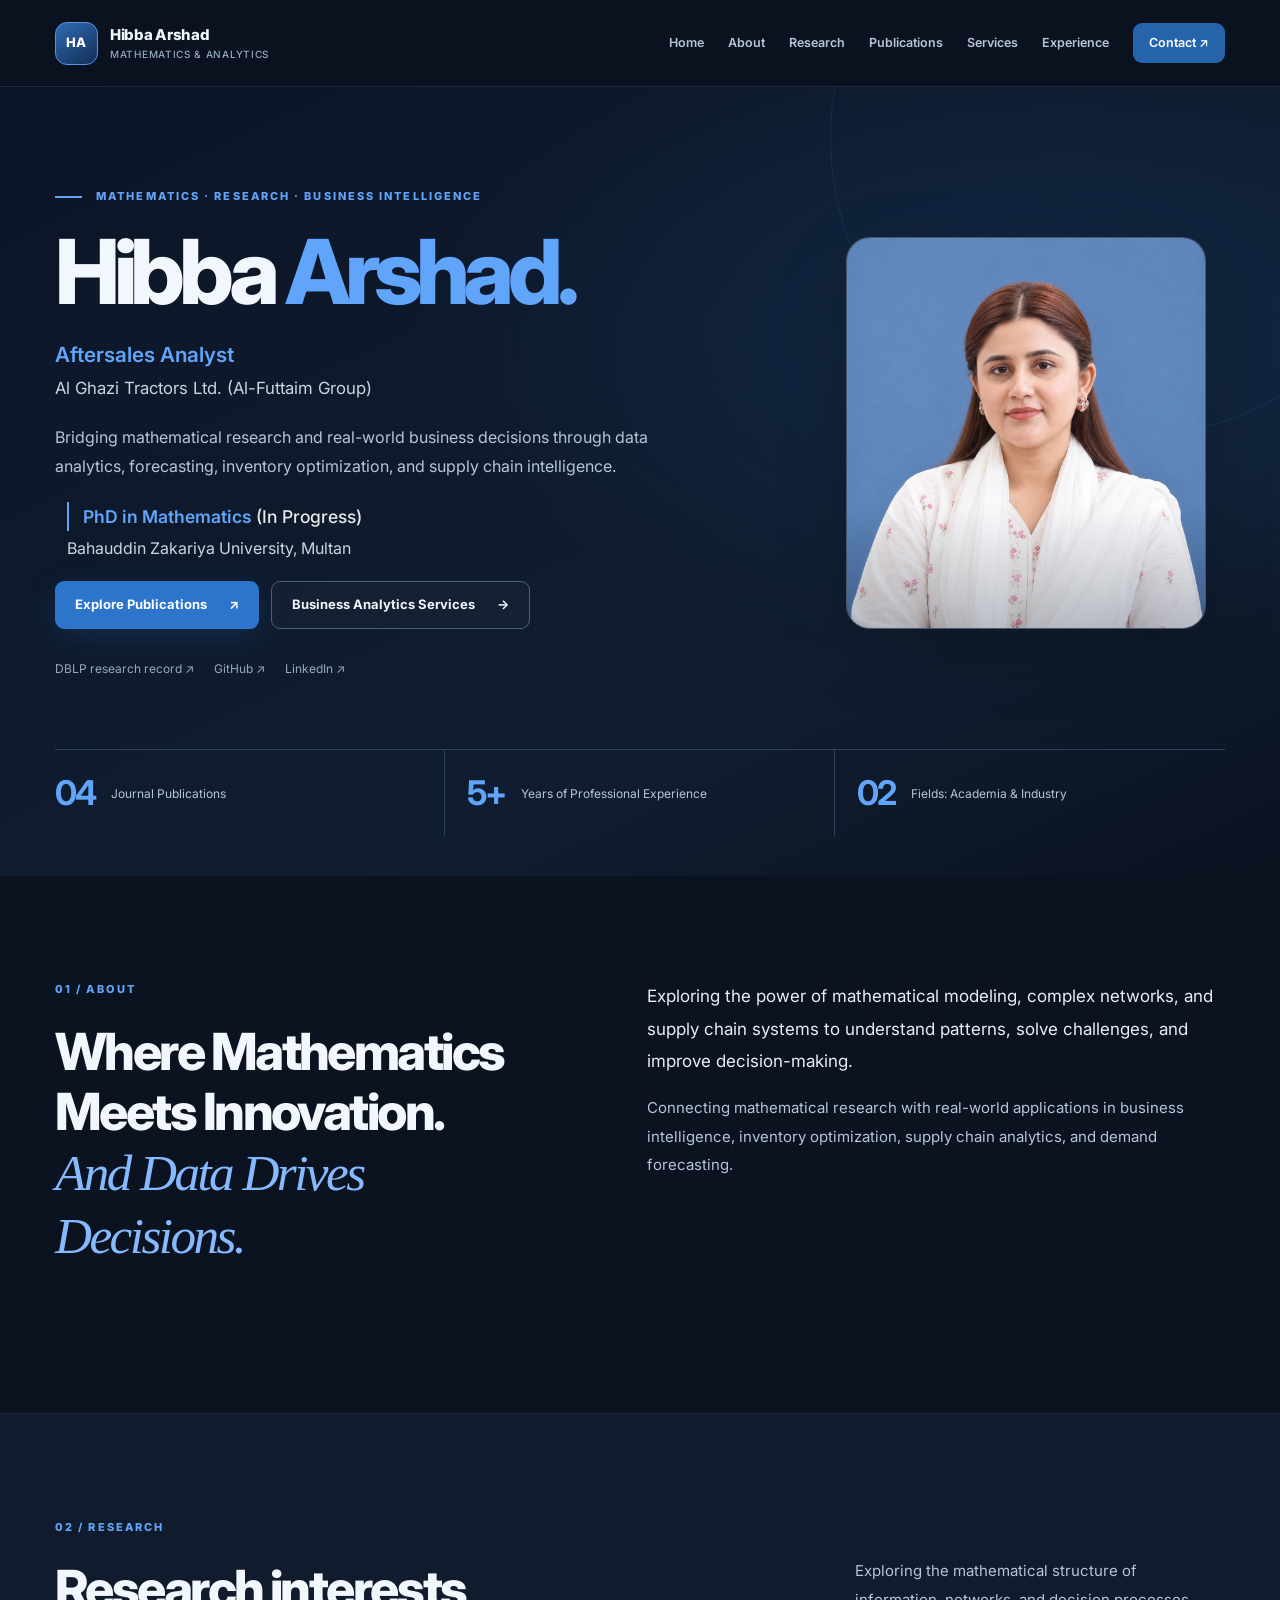
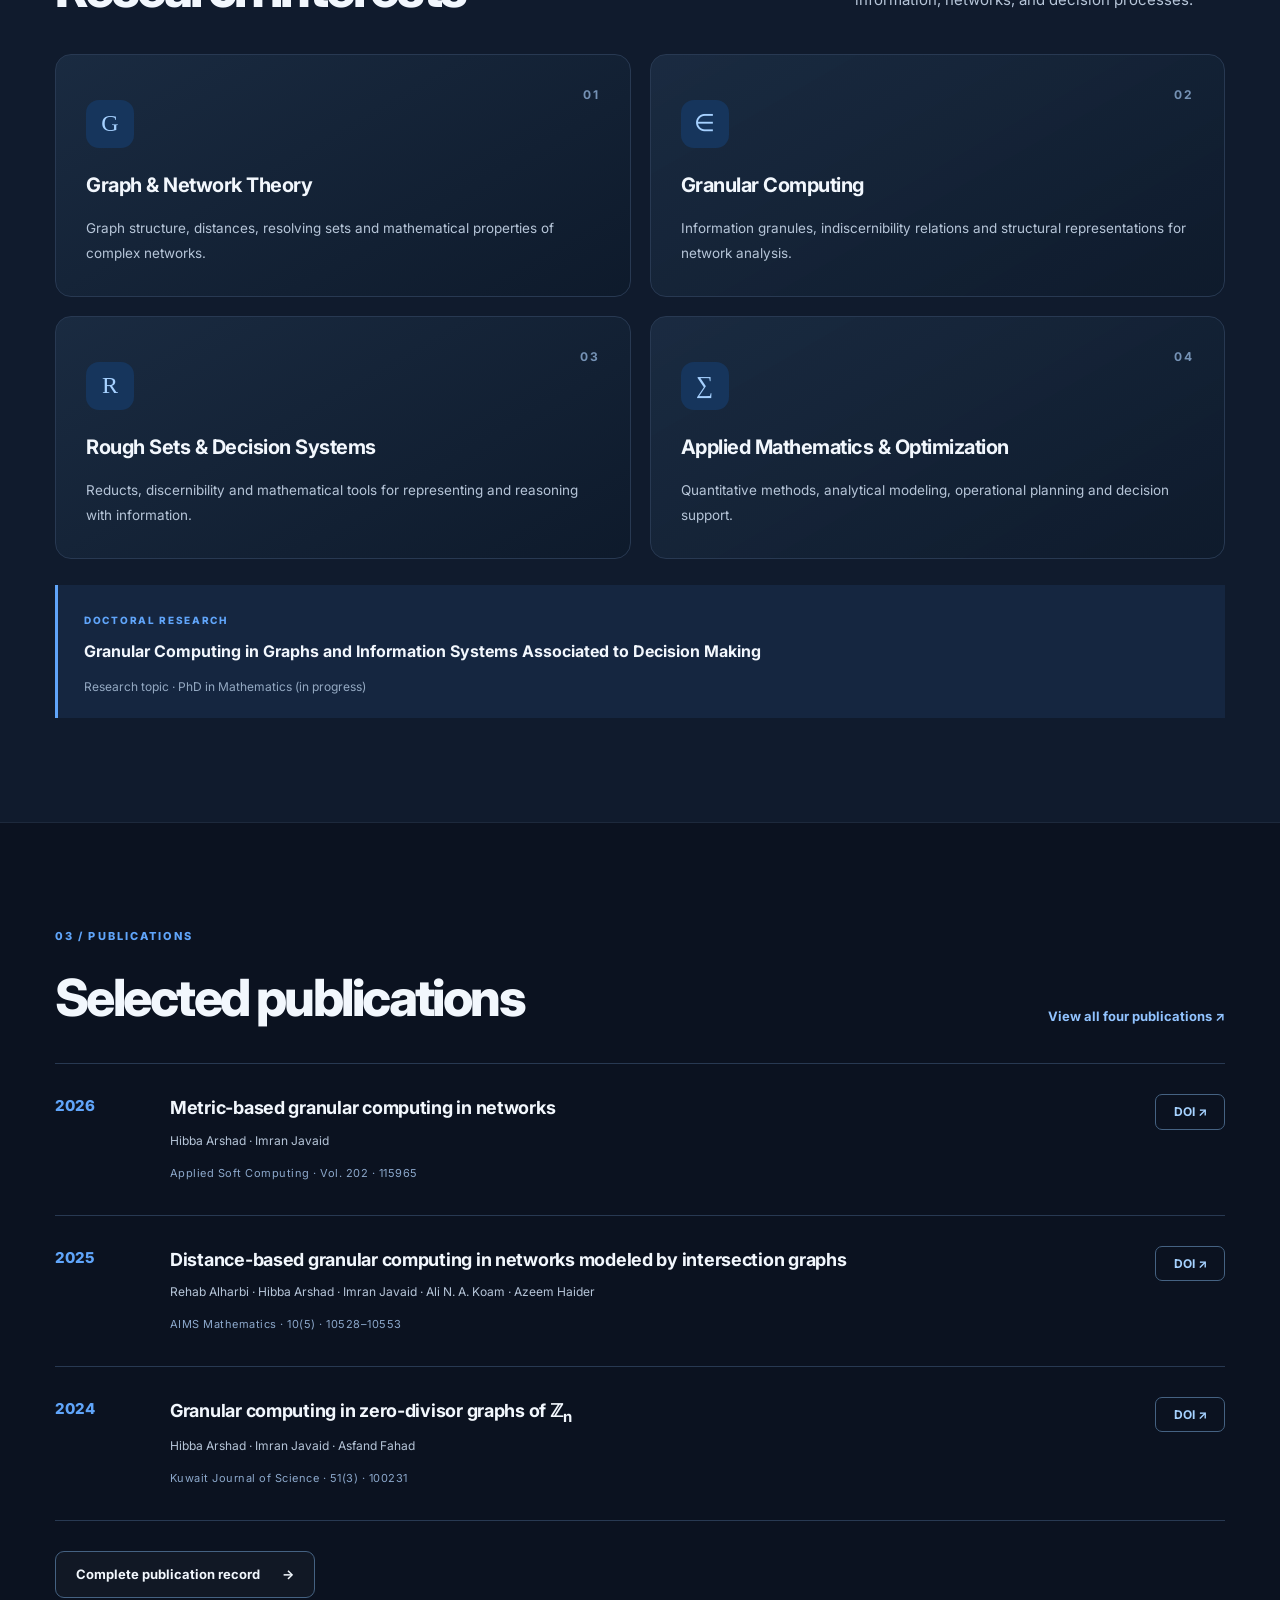
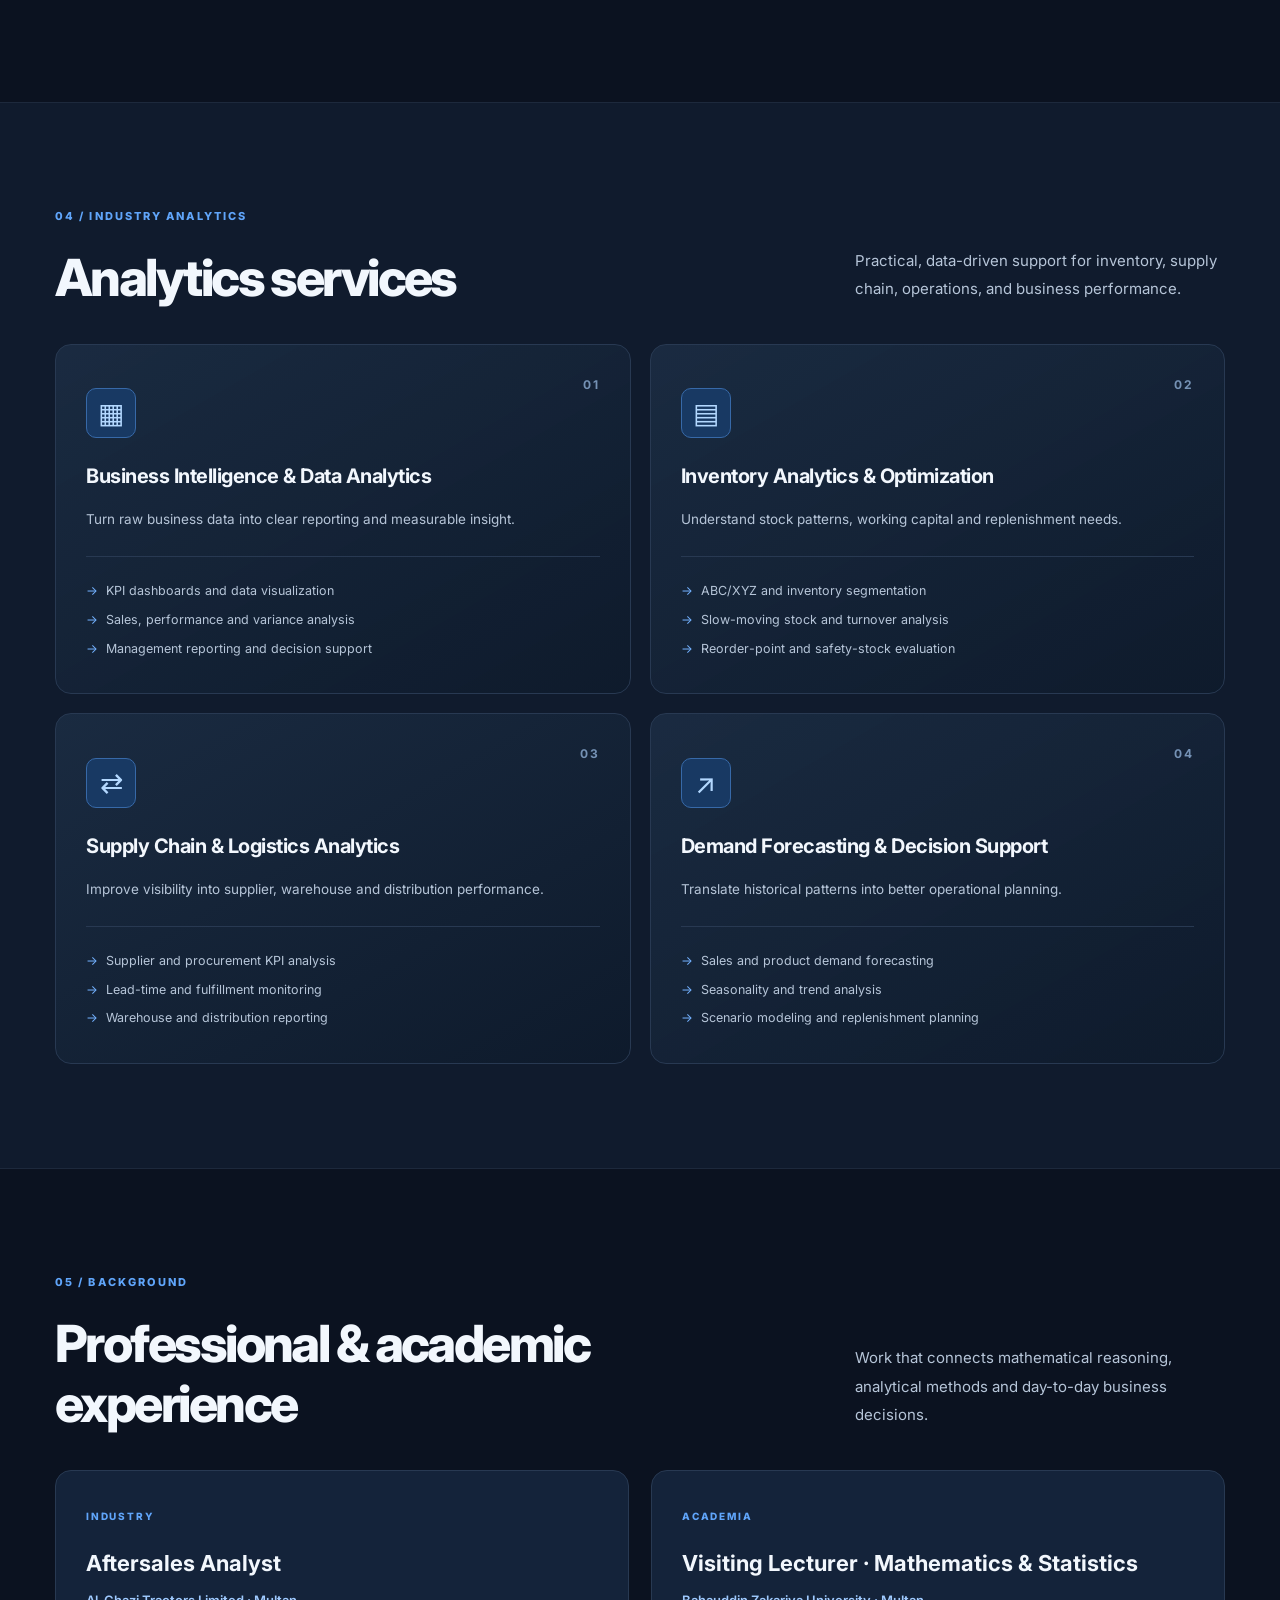
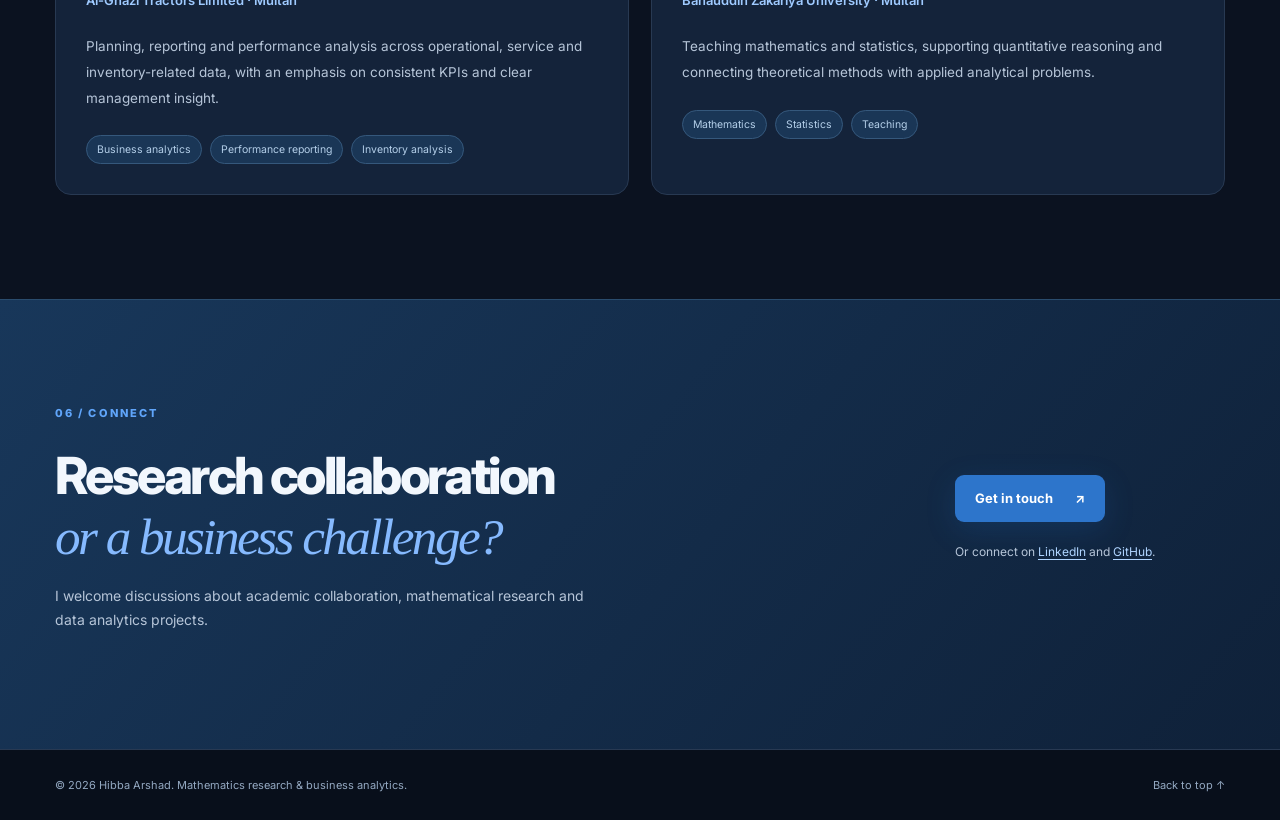
==== commit 20446012: "Update index.html" ====
--- a/index.html
+++ b/index.html
@@ -68,7 +68,7 @@
         </div>
       </div>
       <div class="hero-visual">
-        <div class="portrait-frame"><img src="Hibba2.PNG" alt="Portrait of Hibba Arshad" width="600" height="600" fetchpriority="high"></div>
+        <div class="portrait-frame"><img src="Hibba3.jpg" alt="Portrait of Hibba Arshad" width="600" height="600" fetchpriority="high"></div>
       </div>
     </div>
     
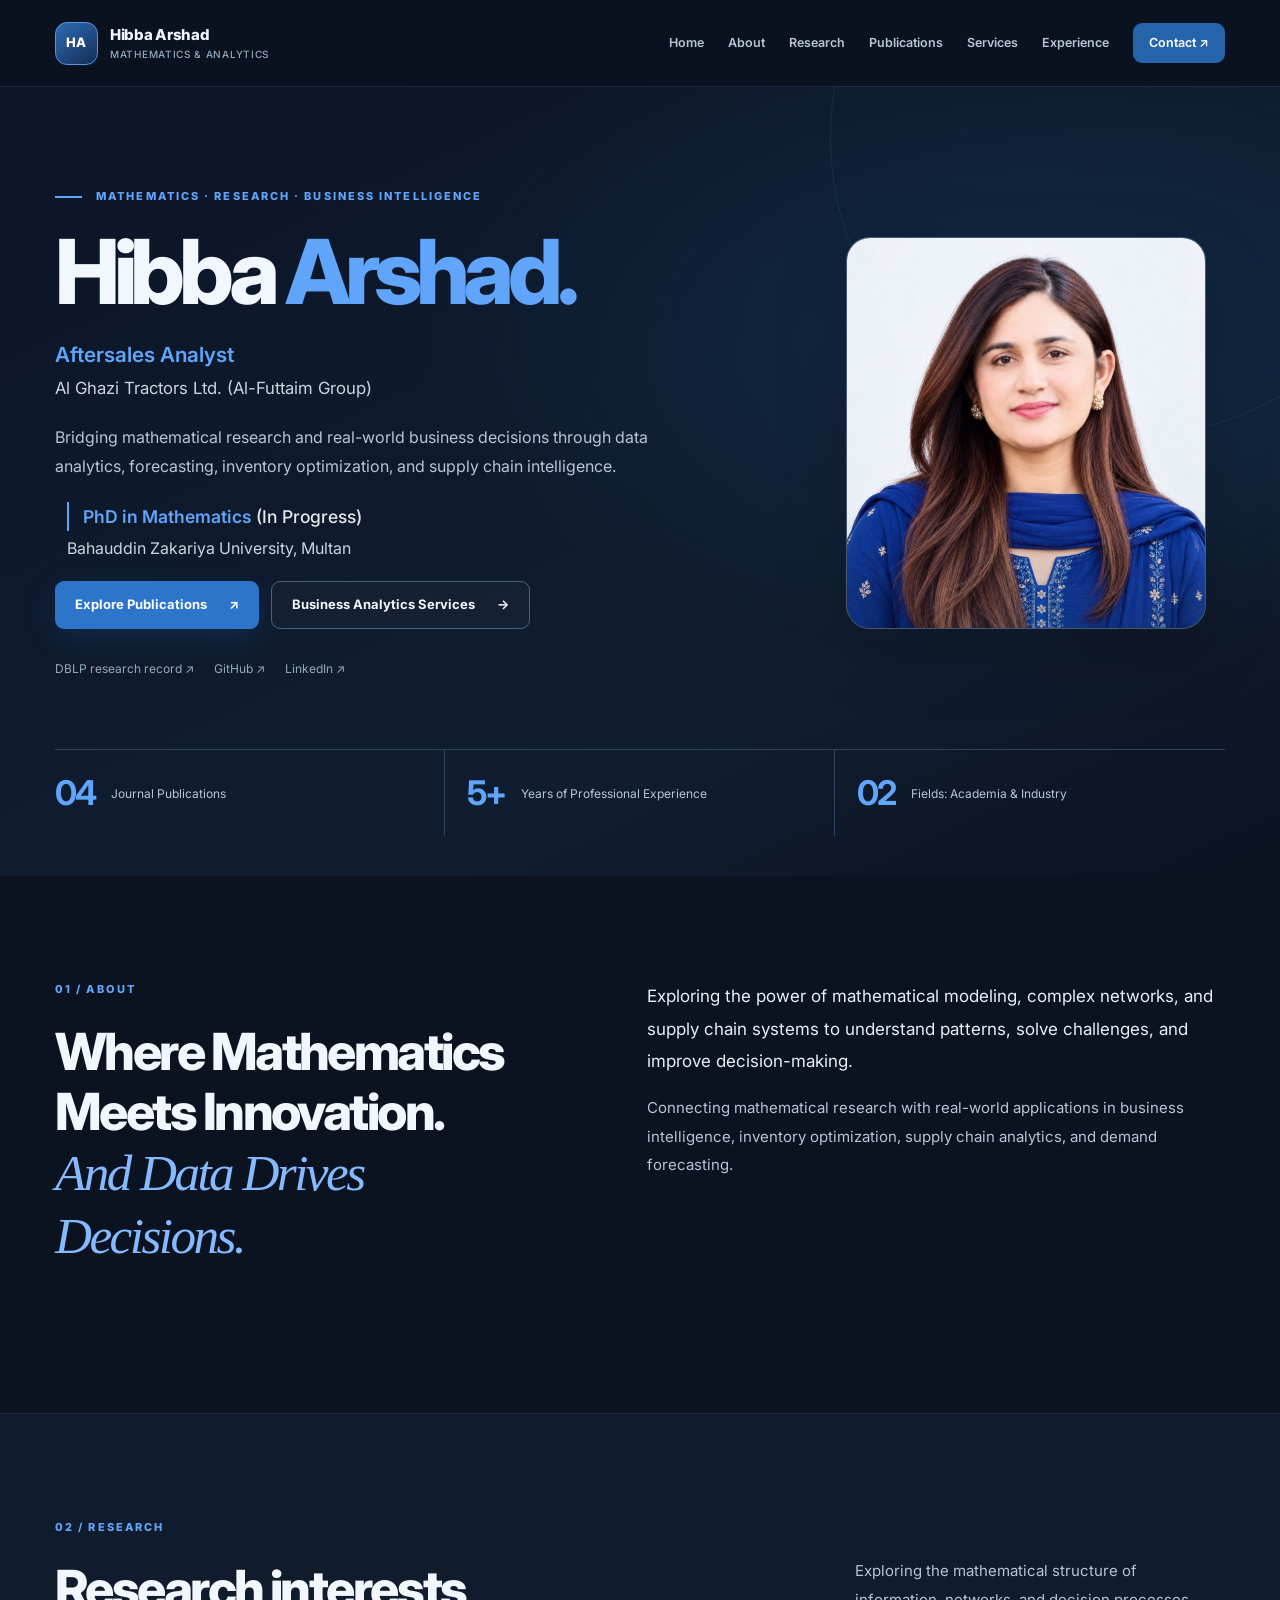
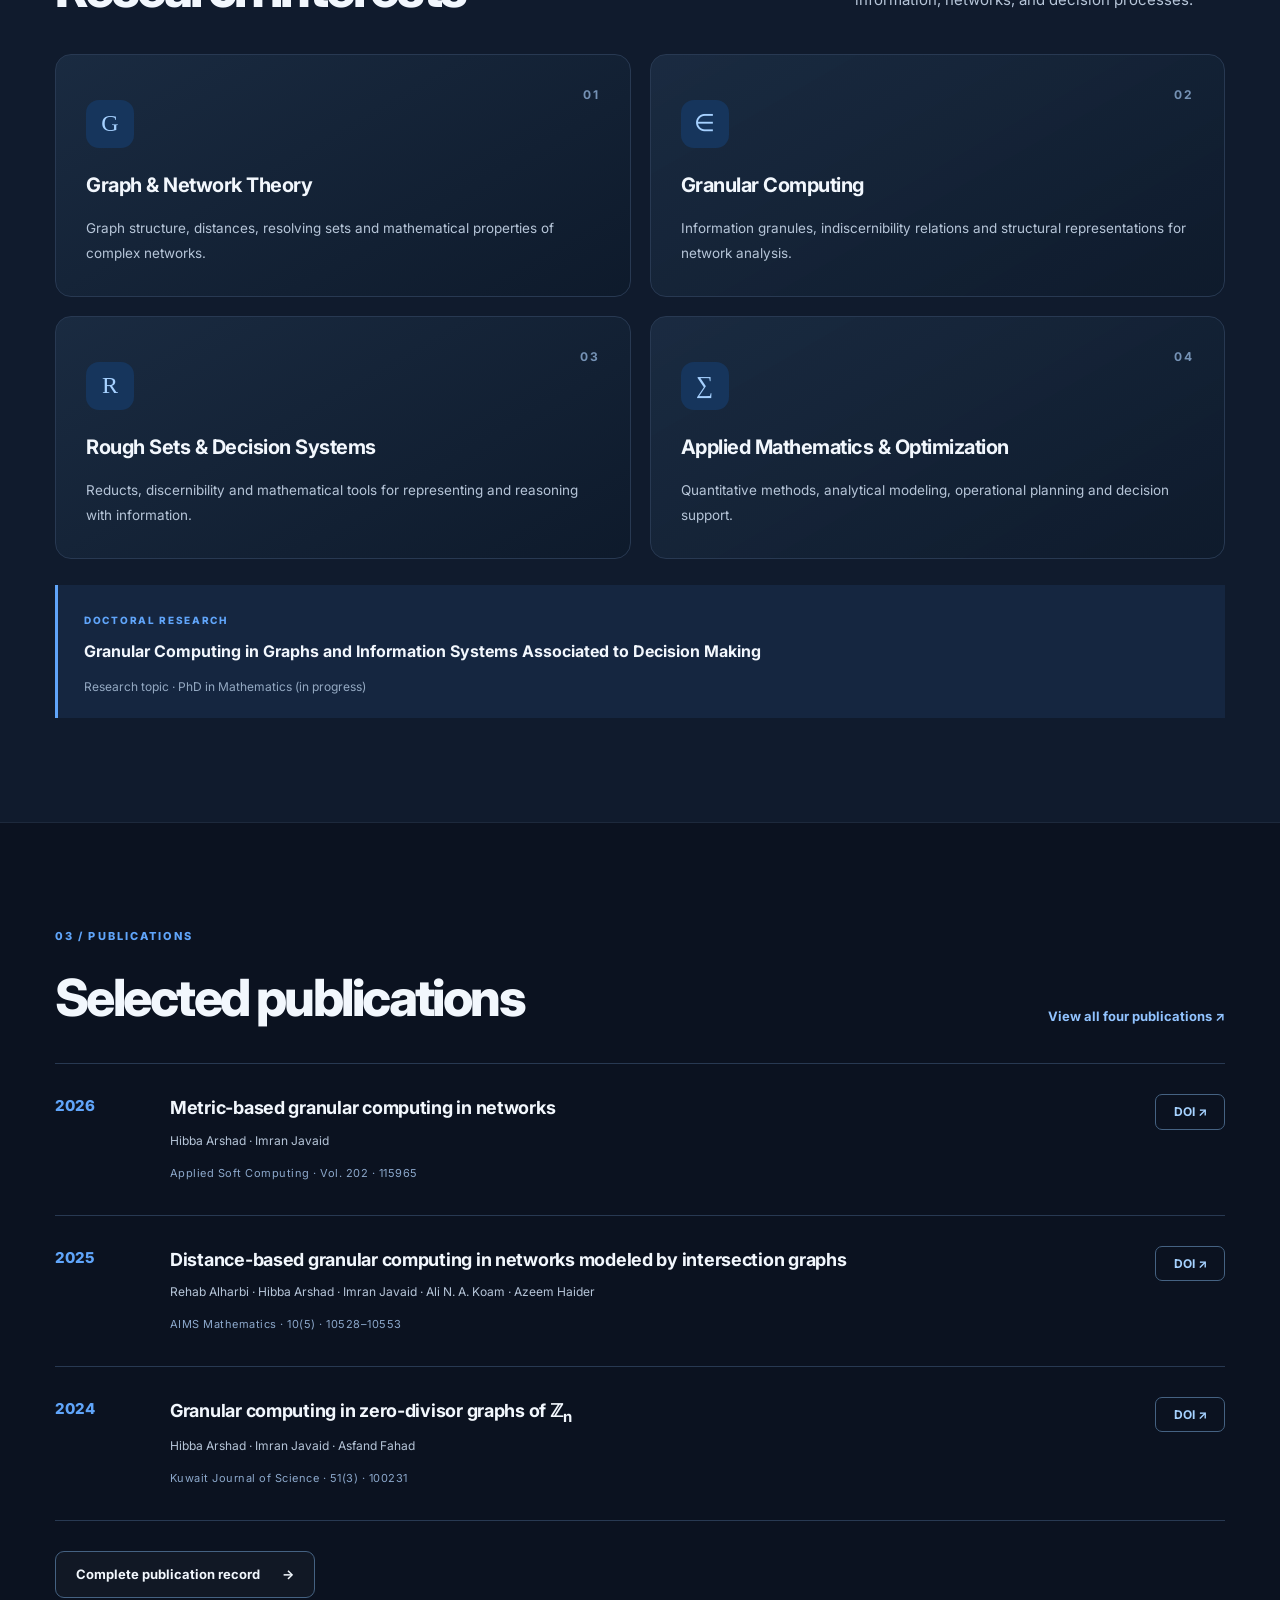
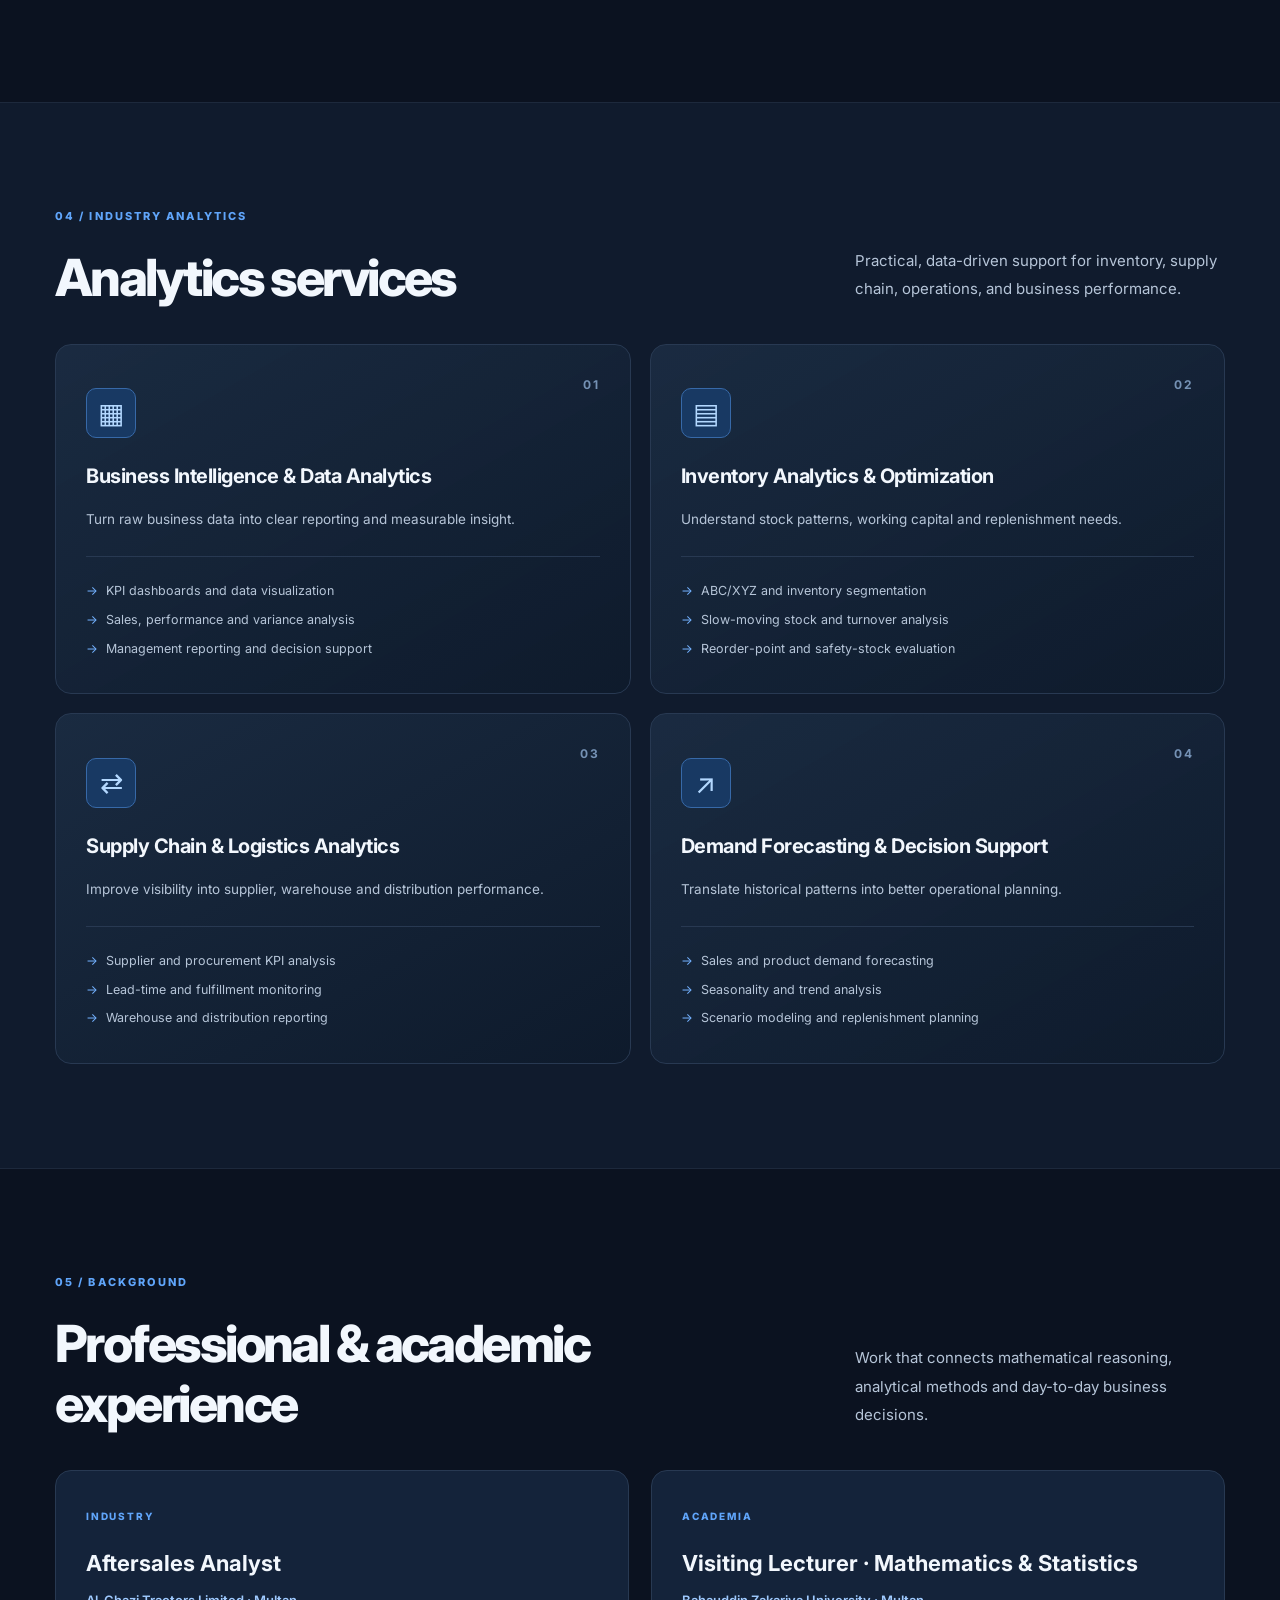
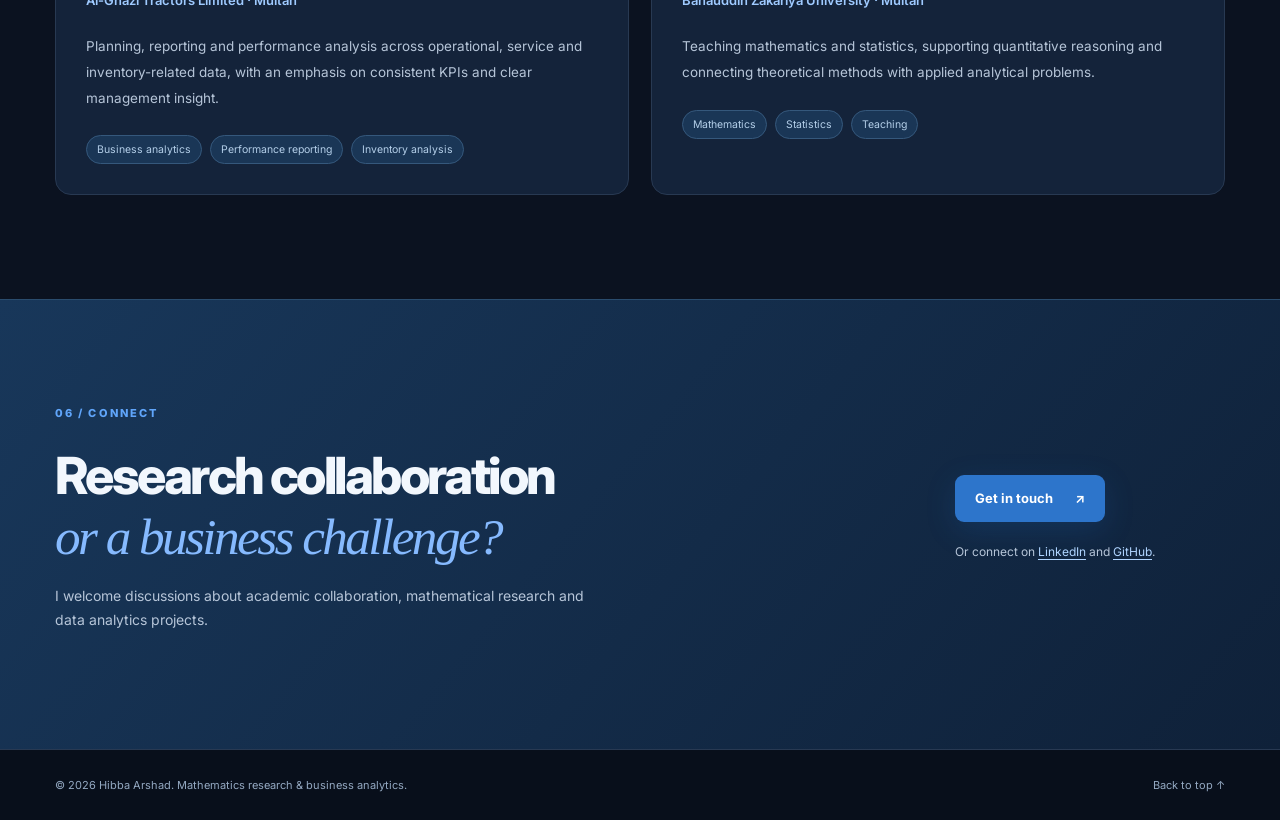
==== commit 3a6c3789: "Update index.html" ====
--- a/index.html
+++ b/index.html
@@ -68,7 +68,7 @@
         </div>
       </div>
       <div class="hero-visual">
-        <div class="portrait-frame"><img src="Hibba3.jpg" alt="Portrait of Hibba Arshad" width="600" height="600" fetchpriority="high"></div>
+        <div class="portrait-frame"><img src="Hibba41.jpg" alt="Portrait of Hibba Arshad" width="600" height="600" fetchpriority="high"></div>
       </div>
     </div>
     
